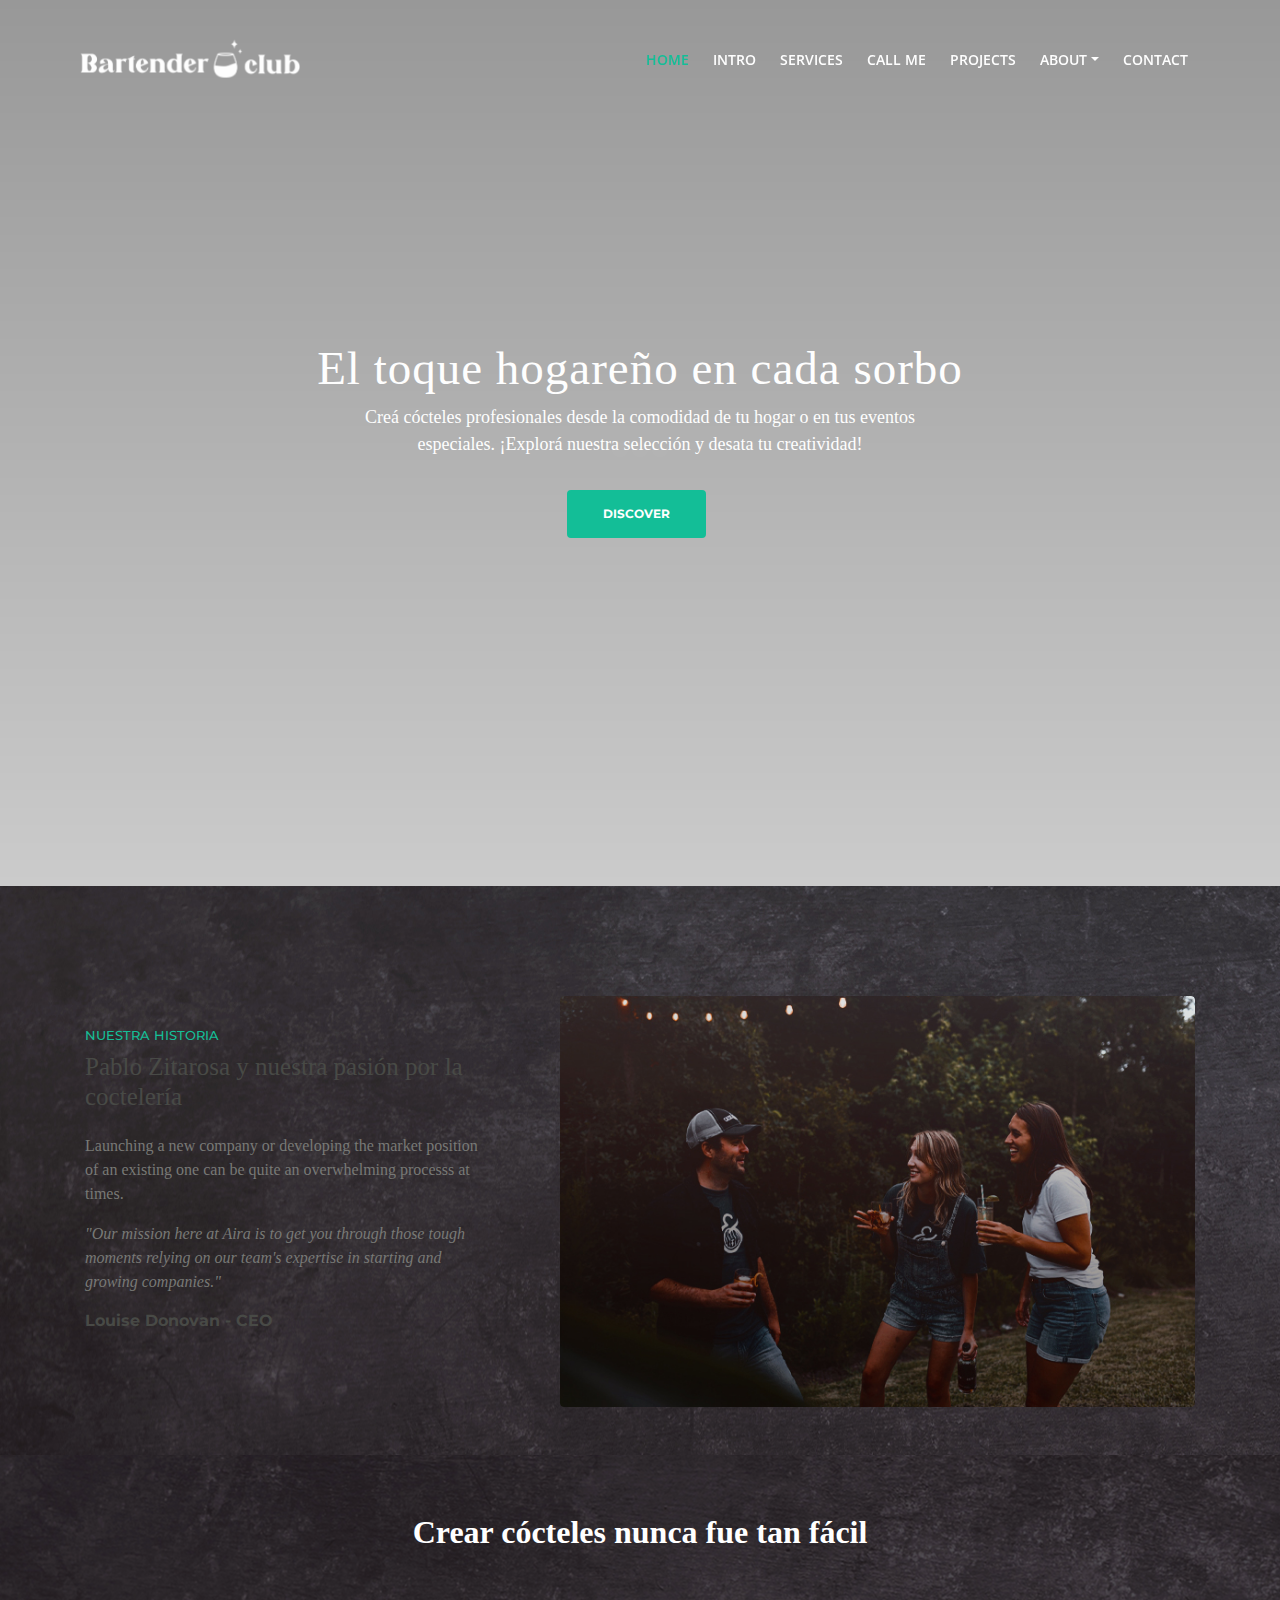
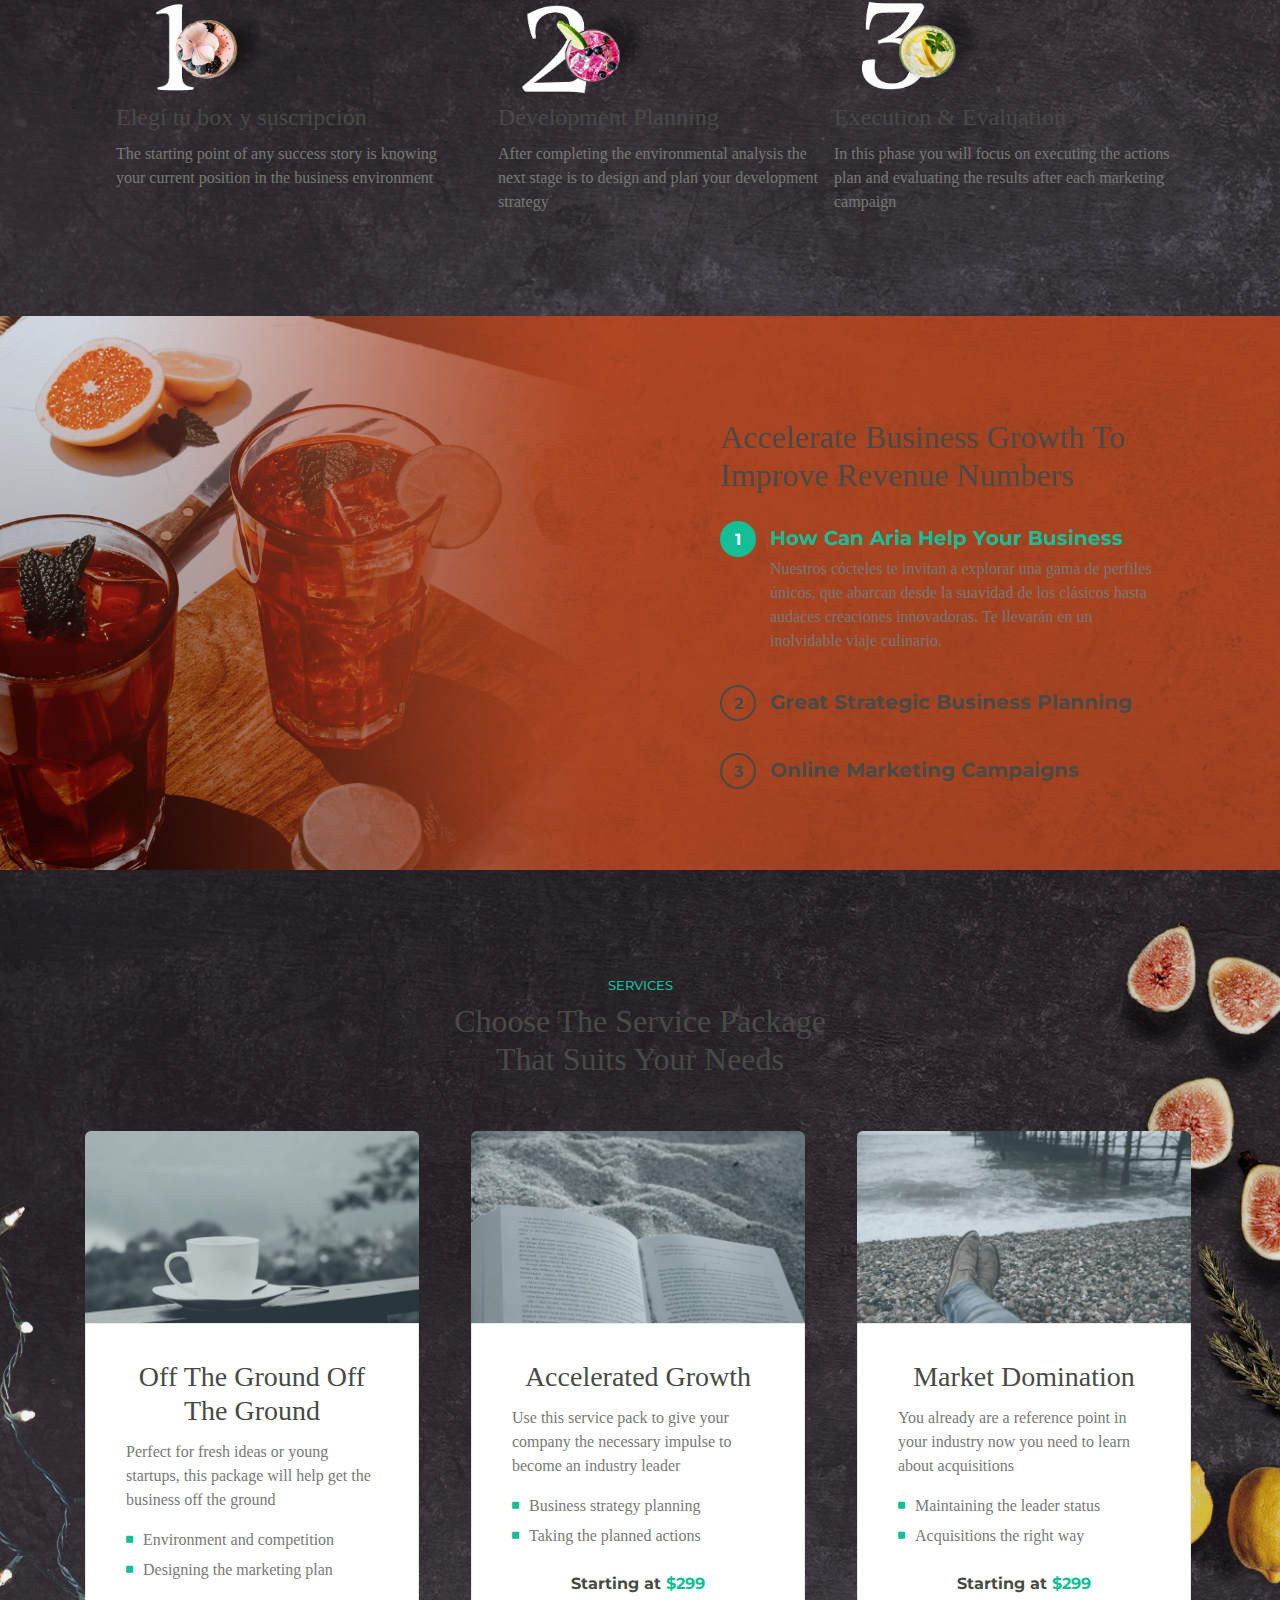
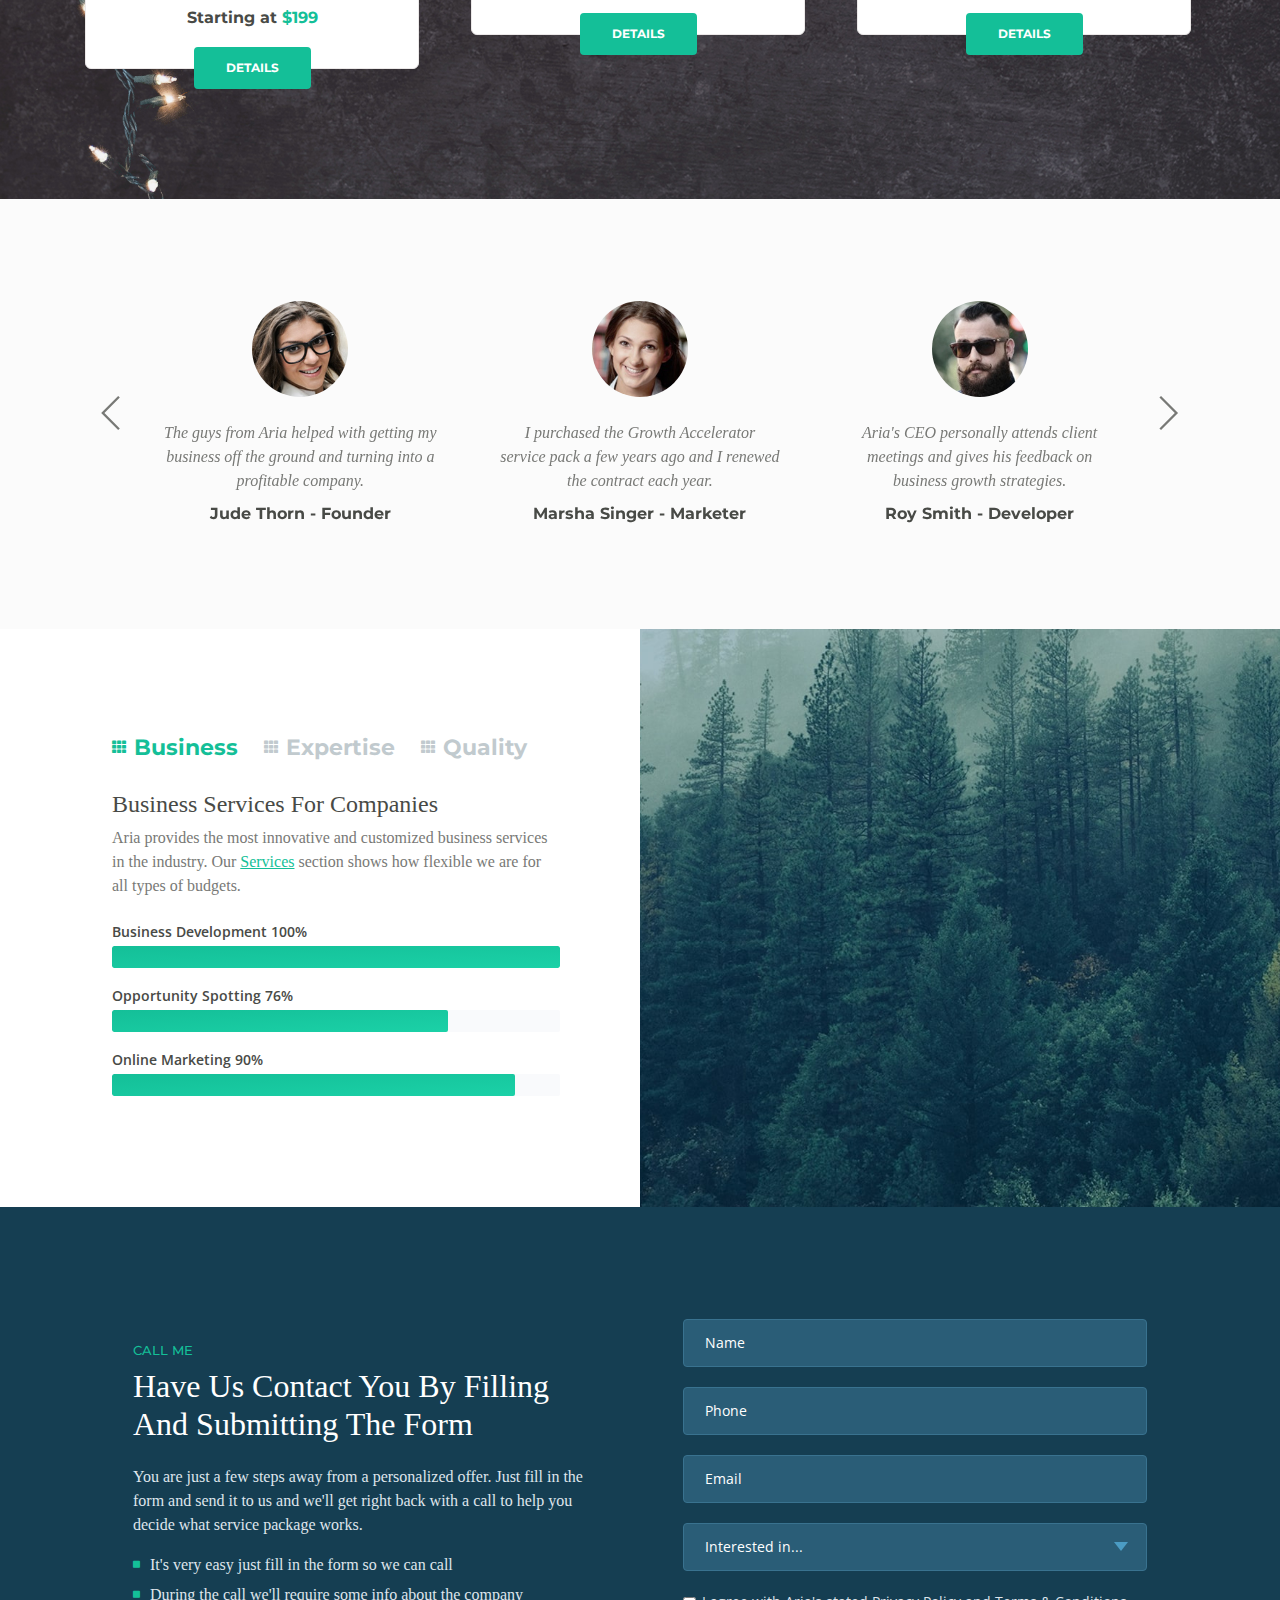
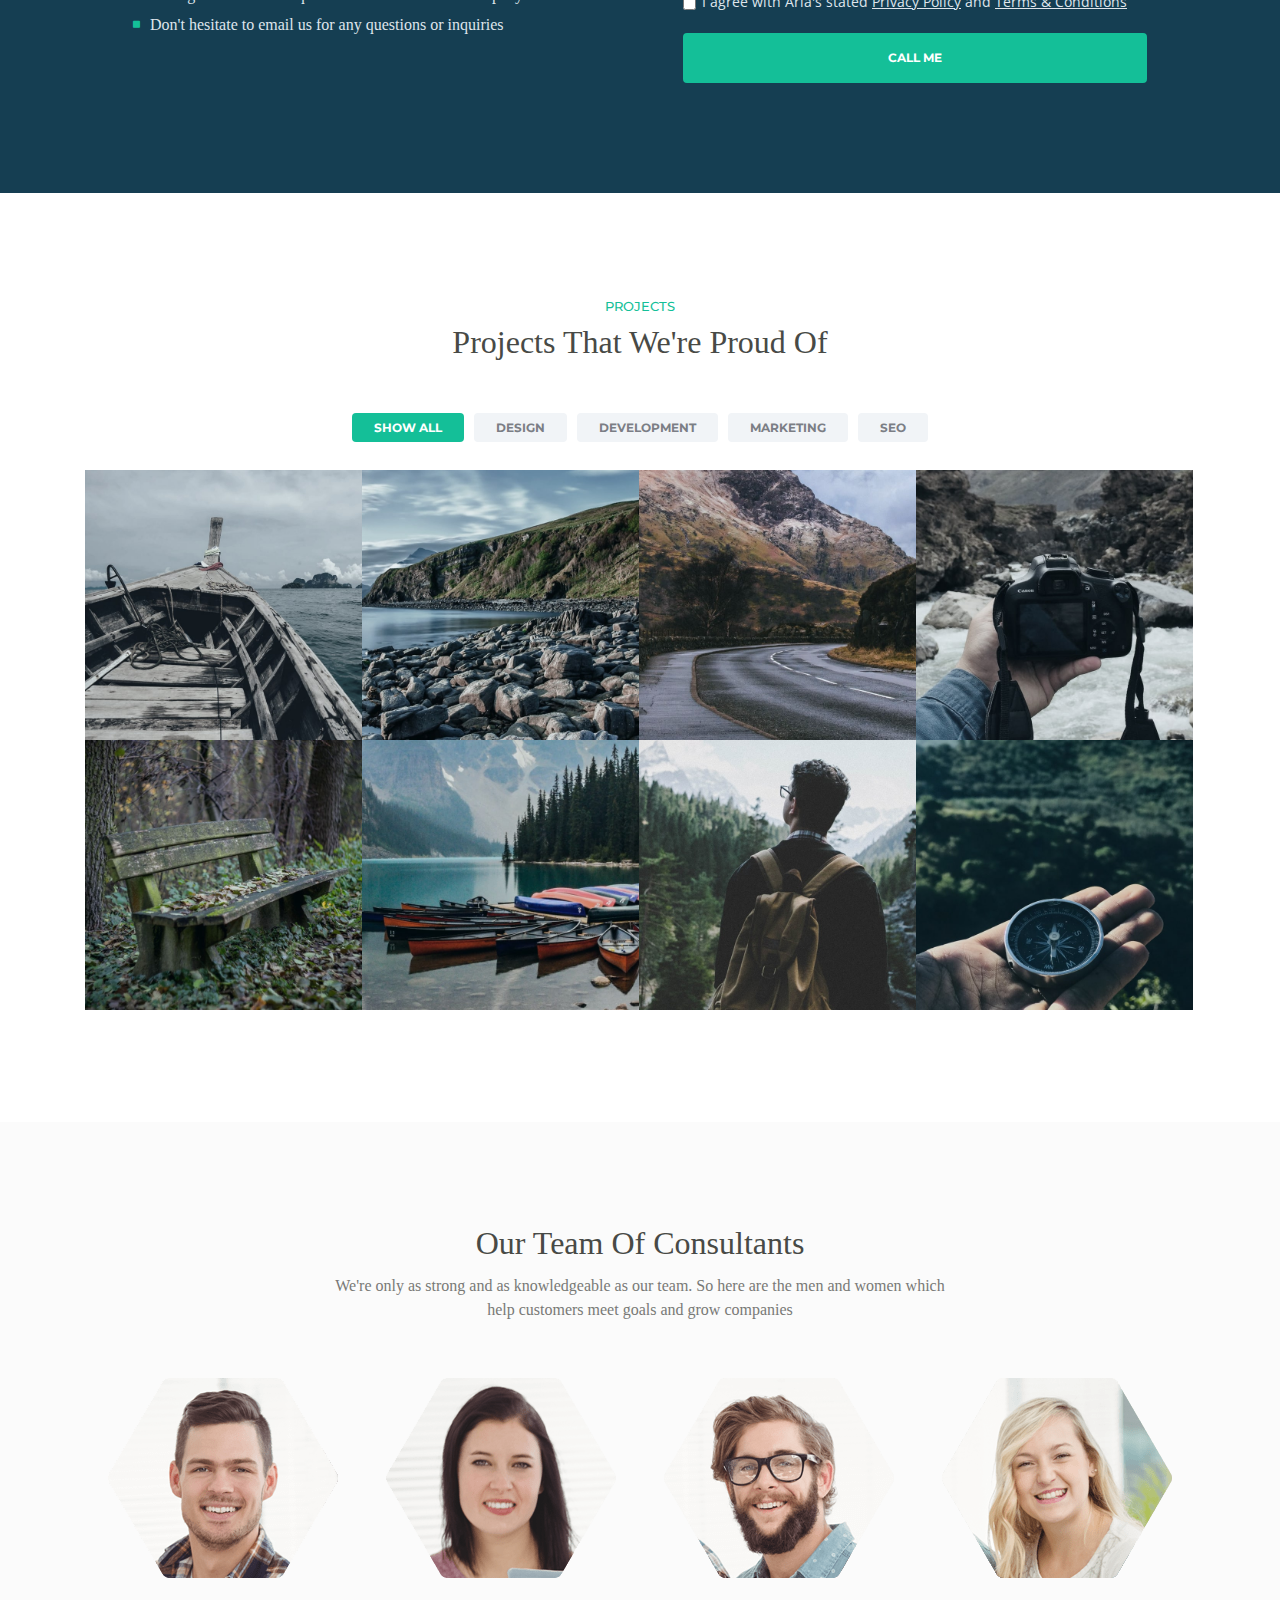
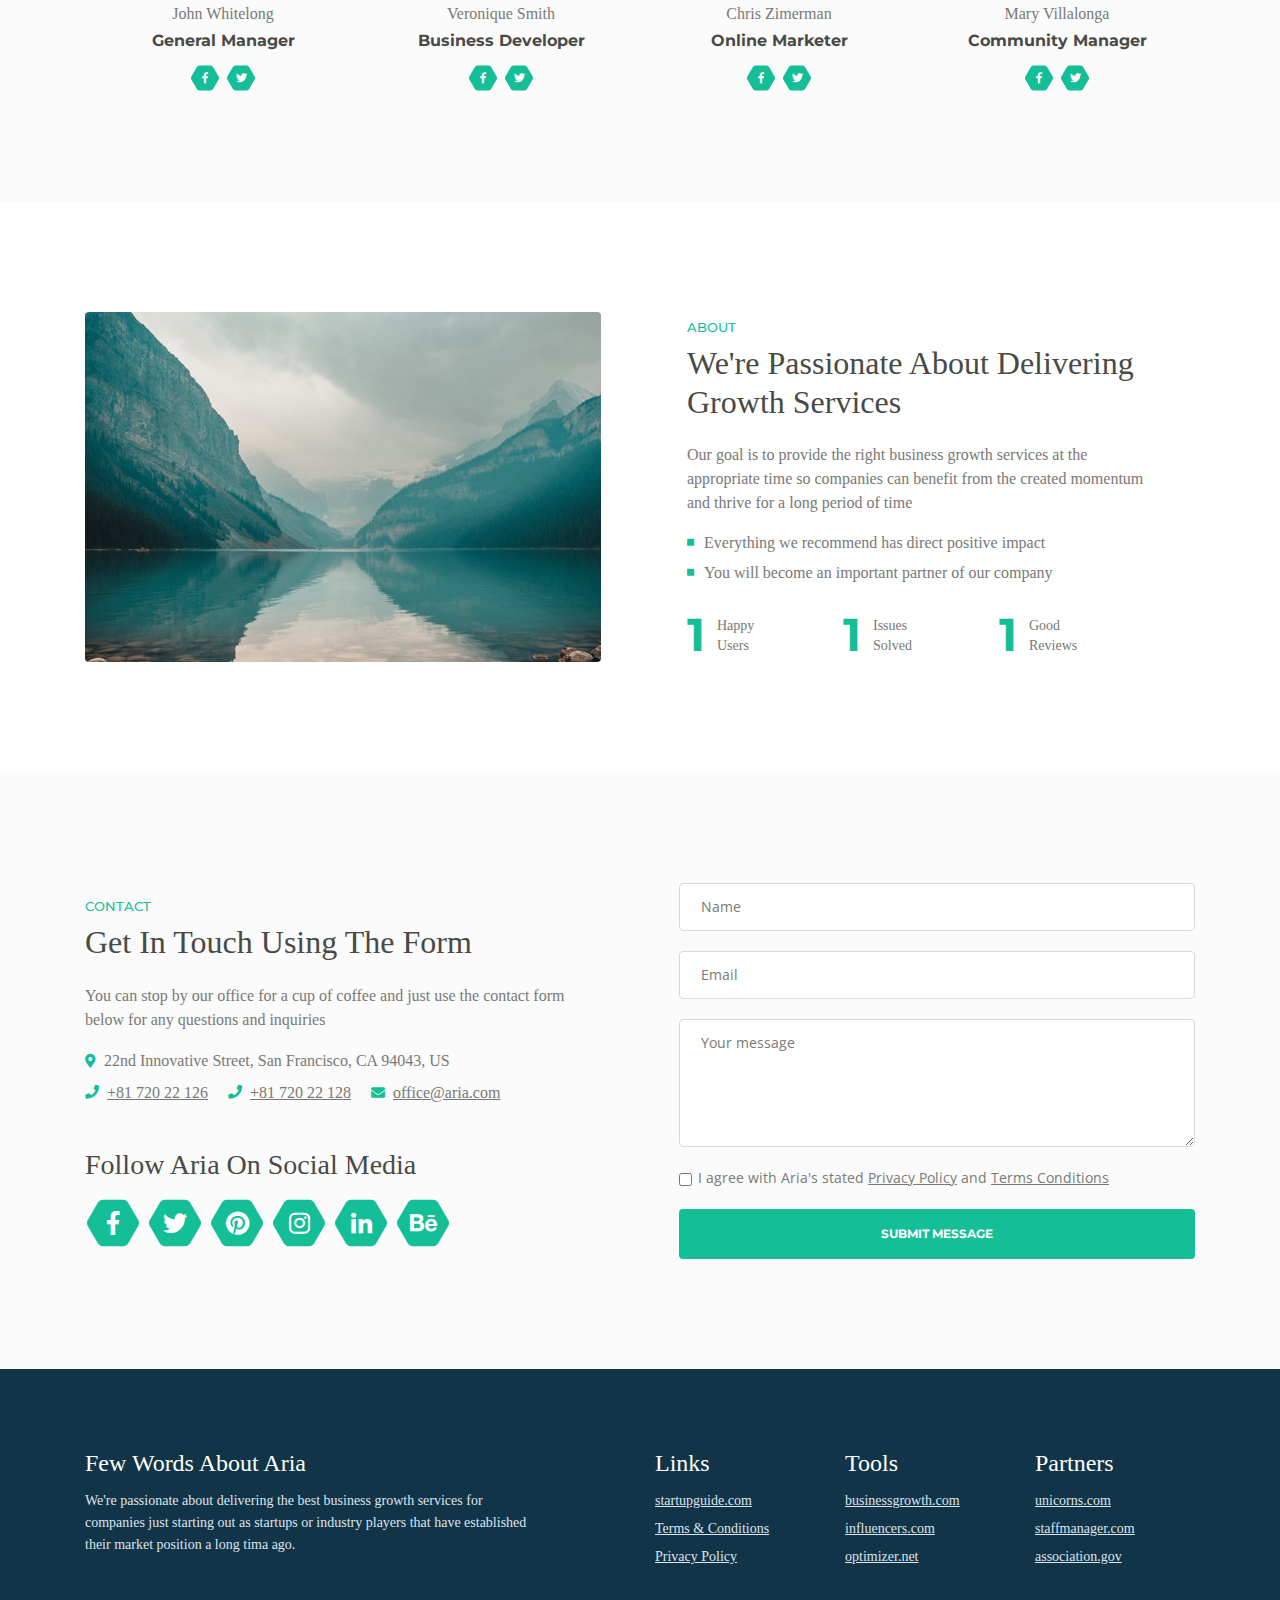
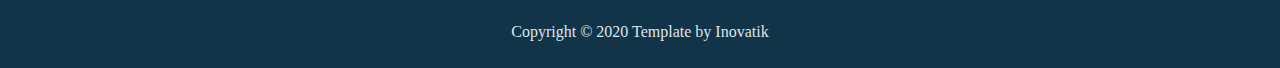
==== index.html @ 9450b3cf "Add files via upload" ====
<!DOCTYPE html>
<html lang="en">
<head>
    <meta charset="utf-8">
    <meta name="viewport" content="width=device-width, initial-scale=1, shrink-to-fit=no">
    
    <!-- SEO Meta Tags -->
    <meta name="description" content="Aria is a business focused HTML landing page template built with Bootstrap to help you create lead generation websites for companies and their services.">
    <meta name="author" content="Inovatik">

    <!-- OG Meta Tags to improve the way the post looks when you share the page on LinkedIn, Facebook, Google+ -->
	<meta property="og:site_name" content="" /> <!-- website name -->
	<meta property="og:site" content="" /> <!-- website link -->
	<meta property="og:title" content=""/> <!-- title shown in the actual shared post -->
	<meta property="og:description" content="" /> <!-- description shown in the actual shared post -->
	<meta property="og:image" content="" /> <!-- image link, make sure it's jpg -->
	<meta property="og:url" content="" /> <!-- where do you want your post to link to -->
	<meta property="og:type" content="article" />

    <!-- Website Title -->
    <title>Aria - Business HTML Landing Page Template</title>
    
    <!-- Styles -->
    <link href="https://fonts.googleapis.com/css?family=Montserrat:500,700&display=swap&subset=latin-ext" rel="stylesheet">
    <link href="https://fonts.googleapis.com/css?family=Open+Sans:400,400i,600&display=swap&subset=latin-ext" rel="stylesheet">
    <link href="css/bootstrap.css" rel="stylesheet">
    <link href="css/fontawesome-all.css" rel="stylesheet">
    <link href="css/swiper.css" rel="stylesheet">
	<link href="css/magnific-popup.css" rel="stylesheet">
	<link href="css/styles.css" rel="stylesheet">
	
	<!-- Favicon  -->
    <link rel="icon" href="images/favicon.png">
</head>
<body data-spy="scroll" data-target=".fixed-top">
    
    <!-- Preloader -->
	<div class="spinner-wrapper">
        <div class="spinner">
            <div class="bounce1"></div>
            <div class="bounce2"></div>
            <div class="bounce3"></div>
        </div>
    </div>
    <!-- end of preloader -->
    

    <!-- Navbar -->
    <nav class="navbar navbar-expand-md navbar-dark navbar-custom fixed-top">
        <!-- Text Logo - Use this if you don't have a graphic logo -->
        <!-- <a class="navbar-brand logo-text page-scroll" href="index.html">Aria</a> -->

        <!-- Image Logo -->
        <a class="navbar-brand logo-image" href="index.html"><img src="images/Logo%20-%20copia.png" alt="alternative"></a>
        
        <!-- Mobile Menu Toggle Button -->
        <button class="navbar-toggler" type="button" data-toggle="collapse" data-target="#navbarsExampleDefault" aria-controls="navbarsExampleDefault" aria-expanded="false" aria-label="Toggle navigation">
            <span class="navbar-toggler-awesome fas fa-bars"></span>
            <span class="navbar-toggler-awesome fas fa-times"></span>
        </button>
        <!-- end of mobile menu toggle button -->

        <div class="collapse navbar-collapse" id="navbarsExampleDefault">
            <ul class="navbar-nav ml-auto">
                <li class="nav-item">
                    <a class="nav-link page-scroll" href="#header">HOME <span class="sr-only">(current)</span></a>
                </li>
                <li class="nav-item">
                    <a class="nav-link page-scroll" href="#intro">INTRO</a>
                </li>
                <li class="nav-item">
                    <a class="nav-link page-scroll" href="#services">SERVICES</a>
                </li>
                <li class="nav-item">
                    <a class="nav-link page-scroll" href="#callMe">CALL ME</a>
                </li>
                <li class="nav-item">
                    <a class="nav-link page-scroll" href="#projects">PROJECTS</a>
                </li>

                <!-- Dropdown Menu -->          
                <li class="nav-item dropdown">
                    <a class="nav-link dropdown-toggle page-scroll" href="#about" id="navbarDropdown" role="button" aria-haspopup="true" aria-expanded="false">ABOUT</a>
                    <div class="dropdown-menu" aria-labelledby="navbarDropdown">
                        <a class="dropdown-item" href="terms-conditions.html"><span class="item-text">TERMS CONDITIONS</span></a>
                        <div class="dropdown-items-divide-hr"></div>
                        <a class="dropdown-item" href="privacy-policy.html"><span class="item-text">PRIVACY POLICY</span></a>
                    </div>
                </li>
                <!-- end of dropdown menu -->

                <li class="nav-item">
                    <a class="nav-link page-scroll" href="#contact">CONTACT</a>
                </li>
            </ul>
        </div>
    </nav> <!-- end of navbar -->
    <!-- end of navbar -->


    <!-- Header -->
    <header id="header" class="header">
        <div class="header-content">
            <div class="container">
                <div class="row">
                    <div class="col-lg-12">
                        <div class="text-container">
                            <h1>El toque hogareño en cada sorbo</h1>
                            <p class="p-heading p-large">Creá cócteles profesionales desde la comodidad de tu hogar o en tus eventos especiales. ¡Explorá nuestra selección y desata tu creatividad!</p>
                            <a class="btn-solid-lg page-scroll" href="#intro">DISCOVER</a>
                        </div>
                    </div> <!-- end of col -->
                </div> <!-- end of row -->
            </div> <!-- end of container -->
        </div> <!-- end of header-content -->
    </header> <!-- end of header -->
    <!-- end of header -->


    <!-- Intro -->
    <div id="intro" class="basic-1">
        <div class="container">
            <div class="row">
                <div class="col-lg-5">
                    <div class="text-container">
                        <div class="section-title">NUESTRA HISTORIA</div>
                        <h2>Pablo Zitarosa y nuestra pasión por la coctelería</h2>
                        <p>Launching a new company or developing the market position of an existing one can be quite an overwhelming processs at times.</p>
                        <p class="testimonial-text">"Our mission here at Aira is to get you through those tough moments relying on our team's expertise in starting and growing companies."</p>
                        <div class="testimonial-author">Louise Donovan - CEO</div>
                    </div> <!-- end of text-container -->
                </div> <!-- end of col -->
                <div class="col-lg-7">
                    <div class="image-container">
                        <img class="img-fluid" src="images/intro-office.jpg" alt="alternative">
                    </div> <!-- end of image-container -->
                </div> <!-- end of col -->
            </div> <!-- end of row -->
        </div> <!-- end of container -->
    </div> <!-- end of basic-1 -->
    <!-- end of intro -->


    <!-- Description -->
    <div class="cards-1">
        <div class="container">
            <div class="row">
                <div class="col-lg-12">
                    <h2>Crear cócteles nunca fue tan fácil</h2>
                </div>
                    
                    <!-- Card -->
                    <div class="card">
                        <span class="fa-stack">
                            <span class="hexagon"></span>
                            <i class="fas fa-binoculars fa-stack-1x"></i>
                        </span>
                        <div class="card-body">
                            <h4 class="card-title">Elegí tu box y suscripción</h4>
                            <p>The starting point of any success story is knowing your current position in the business environment</p>
                        </div>
                    </div>
                    <!-- end of card -->

                    <!-- Card -->
                    <div class="card">
                        <span class="fa-stack">
                            <span class="hexagon-2"></span>
                            <i class="fas fa-list-alt fa-stack-1x"></i>
                        </span>
                        <div class="card-body">
                            <h4 class="card-title">Development Planning</h4>
                            <p>After completing the environmental analysis the next stage is to design and  plan your development strategy</p>
                        </div>
                    </div>
                    <!-- end of card -->

                    <!-- Card -->
                    <div class="card">
                        <span class="fa-stack">
                            <span class="hexagon-3"></span>
                            <i class="fas fa-chart-pie fa-stack-1x"></i>
                        </span>
                        <div class="card-body">
                            <h4 class="card-title">Execution & Evaluation</h4>
                            <p>In this phase you will focus on executing the actions plan and evaluating the results after each marketing campaign</p>
                        </div>
                    </div>
                    <!-- end of card -->

                </div> <!-- end of col -->
            </div> <!-- end of row -->
        </div> <!-- end of container -->
    </div> <!-- end of cards-1 -->
    <!-- end of description -->
    
     <!-- Details 1 -->
	<div id="details" class="accordion">
		<div class="area-1">
		</div><!-- end of area-1 on same line and no space between comments to eliminate margin white space --><div class="area-2">
            
            <!-- Accordion -->
            <div class="accordion-container" id="accordionOne">
                <h2>Accelerate Business Growth To Improve Revenue Numbers</h2>
                <div class="item">
                    <div id="headingOne">
                        <span data-toggle="collapse" data-target="#collapseOne" aria-expanded="true" aria-controls="collapseOne" role="button">
                            <span class="circle-numbering">1</span><span class="accordion-title">How Can Aria Help Your Business</span>
                        </span>
                    </div>
                    <div id="collapseOne" class="collapse show" aria-labelledby="headingOne" data-parent="#accordionOne">
                        <div class="accordion-body">
                            Nuestros cócteles te invitan a explorar una gama de perfiles únicos, que abarcan desde la suavidad de los clásicos hasta audaces creaciones innovadoras. Te llevarán en un inolvidable viaje culinario.
                        </div>
                    </div>
                </div> <!-- end of item -->
            
                <div class="item">
                    <div id="headingTwo">
                        <span class="collapsed" data-toggle="collapse" data-target="#collapseTwo" aria-expanded="false" aria-controls="collapseTwo" role="button">
                            <span class="circle-numbering">2</span><span class="accordion-title">Great Strategic Business Planning</span>
                        </span>
                    </div>
                    <div id="collapseTwo" class="collapse" aria-labelledby="headingTwo" data-parent="#accordionOne">
                        <div class="accordion-body">
                            Aria partners with businesses to business growth and development ideas including environment analysis, plan execution and evaluation.
                        </div>
                    </div>
                </div> <!-- end of item -->
            
                <div class="item">
                    <div id="headingThree">
                        <span class="collapsed" data-toggle="collapse" data-target="#collapseThree" aria-expanded="false" aria-controls="collapseThree" role="button">
                            <span class="circle-numbering">3</span><span class="accordion-title">Online Marketing Campaigns</span>
                        </span>
                    </div>
                    <div id="collapseThree" class="collapse" aria-labelledby="headingThree" data-parent="#accordionOne">
                        <div class="accordion-body">
                            An awesome online marketing plan won't save your bad product but paired with a good product, the sky is the limit for what can be achieved.
                        </div>
                    </div>
                </div> <!-- end of item -->
            </div> <!-- end of accordion-container -->
            <!-- end of accordion -->

		</div> <!-- end of area-2 -->
    </div> <!-- end of accordion -->
    <!-- end of details 1 -->

    <!-- Services -->
    <div id="services" class="cards-2">
        <div class="container">
            <div class="row">
                <div class="col-lg-12">
                    <div class="section-title">SERVICES</div>
                    <h2>Choose The Service Package<br> That Suits Your Needs</h2>
                </div> <!-- end of col -->
            </div> <!-- end of row -->
            <div class="row">
                <div class="col-lg-12">
                    
                    <!-- Card -->
                    <div class="card">
                        <div class="card-image">
                            <img class="img-fluid" src="images/services-1.jpg" alt="alternative">
                        </div>
                        <div class="card-body">
                            <h3 class="card-title">Off The Ground Off The Ground</h3>
                            <p>Perfect for fresh ideas or young startups, this package will help get the business off the ground</p>
                            <ul class="list-unstyled li-space-lg">
                                <li class="media">
                                    <i class="fas fa-square"></i>
                                    <div class="media-body">Environment and competition</div>
                                </li>
                                <li class="media">
                                    <i class="fas fa-square"></i>
                                    <div class="media-body">Designing the marketing plan</div>
                                </li>
                            </ul>
                            <p class="price">Starting at <span>$199</span></p>
                        </div>
                        <div class="button-container">
                            <a class="btn-solid-reg page-scroll" href="#callMe">DETAILS</a>
                        </div> <!-- end of button-container -->
                    </div>
                    <!-- end of card -->

                    <!-- Card -->
                    <div class="card">
                        <div class="card-image">
                            <img class="img-fluid" src="images/services-2.jpg" alt="alternative">
                        </div>
                        <div class="card-body">
                            <h3 class="card-title">Accelerated Growth</h3>
                            <p>Use this service pack to give your company the necessary impulse to become an industry leader</p>
                            <ul class="list-unstyled li-space-lg">
                                <li class="media">
                                    <i class="fas fa-square"></i>
                                    <div class="media-body">Business strategy planning</div>
                                </li>
                                <li class="media">
                                    <i class="fas fa-square"></i>
                                    <div class="media-body">Taking the planned actions</div>
                                </li>
                            </ul>
                            <p class="price">Starting at <span>$299</span></p>
                        </div>
                        <div class="button-container">
                            <a class="btn-solid-reg page-scroll" href="#callMe">DETAILS</a>
                        </div> <!-- end of button-container -->
                    </div>
                    <!-- end of card -->

                    <!-- Card -->
                    <div class="card">
                        <div class="card-image">
                            <img class="img-fluid" src="images/services-3.jpg" alt="alternative">
                        </div>
                        <div class="card-body">
                            <h3 class="card-title">Market Domination</h3>
                            <p>You already are a reference point in your industry now you need to learn about acquisitions</p>
                            <ul class="list-unstyled li-space-lg">
                                <li class="media">
                                    <i class="fas fa-square"></i>
                                    <div class="media-body">Maintaining the leader status</div>
                                </li>
                                <li class="media">
                                    <i class="fas fa-square"></i>
                                    <div class="media-body">Acquisitions the right way</div>
                                </li>
                            </ul>
                            <p class="price">Starting at <span>$299</span></p>
                        </div>
                        <div class="button-container">
                            <a class="btn-solid-reg page-scroll" href="#callMe">DETAILS</a>
                        </div> <!-- end of button-container -->
                    </div>
                    <!-- end of card -->

                </div> <!-- end of col -->
            </div> <!-- end of row -->
        </div> <!-- end of container -->
    </div> <!-- end of cards-2 -->
    <!-- end of services -->
    
     <!-- Testimonials -->
    <div class="slider">
        <div class="container">
            <div class="row">
                <div class="col-lg-12">
                     </div> <!-- end of col -->
            </div> <!-- end of row -->
            <div class="row">
                <div class="col-lg-12">

                    <!-- Card Slider -->
                    <div class="slider-container">
                        <div class="swiper-container card-slider">
                            <div class="swiper-wrapper">
                                
                                <!-- Slide -->
                                <div class="swiper-slide">
                                    <div class="card">
                                        <img class="card-image" src="images/testimonial-1.jpg" alt="alternative">
                                        <div class="card-body">
                                            <div class="testimonial-text">The guys from Aria helped with getting my business off the ground and turning into a profitable company.</div>
                                            <div class="testimonial-author">Jude Thorn - Founder</div>
                                        </div>
                                    </div>
                                </div> <!-- end of swiper-slide -->
                                <!-- end of slide -->
        
                                <!-- Slide -->
                                <div class="swiper-slide">
                                    <div class="card">
                                        <img class="card-image" src="images/testimonial-2.jpg" alt="alternative">
                                        <div class="card-body">
                                            <div class="testimonial-text">I purchased the Growth Accelerator service pack a few years ago and I renewed the contract each year. </div>
                                            <div class="testimonial-author">Marsha Singer - Marketer</div>
                                        </div>
                                    </div>        
                                </div> <!-- end of swiper-slide -->
                                <!-- end of slide -->
        
                                <!-- Slide -->
                                <div class="swiper-slide">
                                    <div class="card">
                                        <img class="card-image" src="images/testimonial-3.jpg" alt="alternative">
                                        <div class="card-body">
                                            <div class="testimonial-text">Aria's CEO personally attends client meetings and gives his feedback on business growth strategies.</div>
                                            <div class="testimonial-author">Roy Smith - Developer</div>
                                        </div>
                                    </div>        
                                </div> <!-- end of swiper-slide -->
                                <!-- end of slide -->
        
                                <!-- Slide -->
                                <div class="swiper-slide">
                                    <div class="card">
                                        <img class="card-image" src="images/testimonial-4.jpg" alt="alternative">
                                        <div class="card-body">
                                            <div class="testimonial-text">At the beginning I thought the prices are a little high for what they offer but they over deliver each and every time.</div>
                                            <div class="testimonial-author">Ronald Spice - Owner</div>
                                        </div>
                                    </div>
                                </div> <!-- end of swiper-slide -->
                                <!-- end of slide -->
        
                                <!-- Slide -->
                                <div class="swiper-slide">
                                    <div class="card">
                                        <img class="card-image" src="images/testimonial-5.jpg" alt="alternative">
                                        <div class="card-body">
                                            <div class="testimonial-text">I recommend Aria to every business owner or growth leader that wants to take his company to the next level.</div>
                                            <div class="testimonial-author">Lindsay Rune - Manager</div>
                                        </div>
                                    </div>        
                                </div> <!-- end of swiper-slide -->
                                <!-- end of slide -->
        
                                <!-- Slide -->
                                <div class="swiper-slide">
                                    <div class="card">
                                        <img class="card-image" src="images/testimonial-6.jpg" alt="alternative">
                                        <div class="card-body">
                                            <div class="testimonial-text">My goals for using Aria's services seemed high when I first set them but they've met them with no problems.</div>
                                            <div class="testimonial-author">Ann Black - Consultant</div>
                                        </div>
                                    </div>        
                                </div> <!-- end of swiper-slide -->
                                <!-- end of slide -->
                            
                            </div> <!-- end of swiper-wrapper -->
        
                            <!-- Add Arrows -->
                            <div class="swiper-button-next"></div>
                            <div class="swiper-button-prev"></div>
                            <!-- end of add arrows -->
        
                        </div> <!-- end of swiper-container -->
                    </div> <!-- end of sliedr-container -->
                    <!-- end of card slider -->

                </div> <!-- end of col -->
            </div> <!-- end of row -->
        </div> <!-- end of container -->
    </div> <!-- end of slider -->
    <!-- end of testimonials -->
    


    <!-- Details 2 -->
	<div class="tabs">
        <div class="area-1">
            <div class="tabs-container">
                
                <!-- Tabs Links -->
                <ul class="nav nav-tabs" id="ariaTabs" role="tablist">
                    <li class="nav-item">
                        <a class="nav-link active" id="nav-tab-1" data-toggle="tab" href="#tab-1" role="tab" aria-controls="tab-1" aria-selected="true"><i class="fas fa-th"></i> Business</a>
                    </li>
                    <li class="nav-item">
                        <a class="nav-link" id="nav-tab-2" data-toggle="tab" href="#tab-2" role="tab" aria-controls="tab-2" aria-selected="false"><i class="fas fa-th"></i> Expertise</a>
                    </li>
                    <li class="nav-item">
                        <a class="nav-link" id="nav-tab-3" data-toggle="tab" href="#tab-3" role="tab" aria-controls="tab-3" aria-selected="false"><i class="fas fa-th"></i> Quality</a>
                    </li>
                </ul>
                <!-- end of tabs links -->
                
                <!-- Tabs Content -->
                <div class="tab-content" id="ariaTabsContent">

                    <!-- Tab -->
                    <div class="tab-pane fade show active" id="tab-1" role="tabpanel" aria-labelledby="tab-1">
                        <h4>Business Services For Companies</h4>
                        <p>Aria provides the most innovative and customized business services in the industry. Our <a class="green page-scroll" href="#services">Services</a> section shows how flexible we are for all types of budgets.</p>
                        
                        <!-- Progress Bars -->
                        <div class="progress-container">
                            <div class="title">Business Development 100%</div>
                            <div class="progress">
                                <div class="progress-bar first" role="progressbar" aria-valuenow="0" aria-valuemin="0" aria-valuemax="100"></div>
                            </div>
                            <div class="title">Opportunity Spotting 76%</div>
                            <div class="progress">
                                <div class="progress-bar second" role="progressbar" aria-valuenow="75" aria-valuemin="0" aria-valuemax="100"></div>
                            </div>
                            <div class="title">Online Marketing 90%</div>
                            <div class="progress">
                                <div class="progress-bar third" role="progressbar" aria-valuenow="90" aria-valuemin="0" aria-valuemax="100"></div>
                            </div>
                        </div> <!-- end of progress-container -->
                        <!-- end of progress bars -->
                        
                    </div> <!-- end of tab-pane --> 
                    <!-- end of tab -->

                    <!-- Tab -->
                    <div class="tab-pane fade" id="tab-2" role="tabpanel" aria-labelledby="tab-2">
                        <ul class="list-unstyled li-space-lg first">
                            <li class="media">
                                <div class="media-bullet">1</div>
                                <div class="media-body"><strong>High quality</strong> is on top of our list when it comes to the way we deliver the services</div>
                            </li>
                            <li class="media">
                                <div class="media-bullet">2</div>
                                <div class="media-body"><strong>Maximum impact</strong> is what we look for in our actions</div>
                            </li>
                            <li class="media">
                                <div class="media-bullet">3</div>
                                <div class="media-body"><strong>Quality standards</strong> are important but meant to be exceeded</div>
                            </li>
                        </ul>
                        <ul class="list-unstyled li-space-lg last">
                            <li class="media">
                                <div class="media-bullet">4</div>
                                <div class="media-body"><strong>We're always looking</strong> for industry leaders to help them win their market position</div>
                            </li>
                            <li class="media">
                                <div class="media-bullet">5</div>
                                <div class="media-body"><strong>Evaluation</strong> is a key aspect of this business and important</div>
                            </li>
                            <li class="media">
                                <div class="media-bullet">6</div>
                                <div class="media-body"><strong>Ethic</strong> procedures ar alwasy at the base of everything we do</div>
                            </li>
                        </ul>
                    </div> <!-- end of tab-pane -->
                    <!-- end of tab -->

                    <!-- Tab -->
                    <div class="tab-pane fade" id="tab-3" role="tabpanel" aria-labelledby="tab-3">
                        <p><strong>We strive to achieve</strong> 100% customer satisfaction for both types of customers: hiring companies and job seekers. Types of customers: <a class="green" href="#your-link">with huge potential</a></p>
                        <p><strong>Our goal is to help</strong> your company achieve its full potential and establish long term stability for <a class="green" href="#your-link">the stakeholders</a></p>
                        <ul class="list-unstyled li-space-lg">
                            <li class="media">
                                <i class="fas fa-square"></i>
                                <div class="media-body">It's easy to get a quotation, just call our office anytime</div>
                            </li>
                            <li class="media">
                                <i class="fas fa-square"></i>
                                <div class="media-body">We'll get back to you with an initial estimate soon</div>
                            </li>
                            <li class="media">
                                <i class="fas fa-square"></i>
                                <div class="media-body">Get ready to see results even after only 30 days</div>
                            </li>
                            <li class="media">
                                <i class="fas fa-square"></i>
                                <div class="media-body">Ask for a quote and start improving your business</div>
                            </li>
                            <li class="media">
                                <i class="fas fa-square"></i>
                                <div class="media-body">Just fill out the form and we'll call you right away</div>
                            </li>
                        </ul>
                    </div> <!-- end of tab-pane -->
                    <!-- end of tab -->

                </div> <!-- end of tab-content -->
                <!-- end of tabs content -->

            </div> <!-- end of tabs-container -->
        </div><!-- end of area-1 on same line and no space between comments to eliminate margin white space --><div class="area-2"></div> <!-- end of area-2 -->
    </div> <!-- end of tabs -->
    <!-- end of details 2 -->


    <!-- Call Me -->
    <div id="callMe" class="form-1">
        <div class="container">
            <div class="row">
                <div class="col-lg-6">
                    <div class="text-container">
                        <div class="section-title">CALL ME</div>
                        <h2 class="white">Have Us Contact You By Filling And Submitting The Form</h2>
                        <p class="white">You are just a few steps away from a personalized offer. Just fill in the form and send it to us and we'll get right back with a call to help you decide what service package works.</p>
                        <ul class="list-unstyled li-space-lg white">
                            <li class="media">
                                <i class="fas fa-square"></i>
                                <div class="media-body">It's very easy just fill in the form so we can call</div>
                            </li>
                            <li class="media">
                                <i class="fas fa-square"></i>
                                <div class="media-body">During the call we'll require some info about the company</div>
                            </li>
                            <li class="media">
                                <i class="fas fa-square"></i>
                                <div class="media-body">Don't hesitate to email us for any questions or inquiries</div>
                            </li>
                        </ul>
                    </div>
                </div> <!-- end of col -->
                <div class="col-lg-6">
                   
                    <!-- Call Me Form -->
                    <form id="callMeForm" data-toggle="validator" data-focus="false">
                        <div class="form-group">
                            <input type="text" class="form-control-input" id="lname" name="lname" required>
                            <label class="label-control" for="lname">Name</label>
                            <div class="help-block with-errors"></div>
                        </div>
                        <div class="form-group">
                            <input type="text" class="form-control-input" id="lphone" name="lphone" required>
                            <label class="label-control" for="lphone">Phone</label>
                            <div class="help-block with-errors"></div>
                        </div>
                        <div class="form-group">
                            <input type="email" class="form-control-input" id="lemail" name="lemail" required>
                            <label class="label-control" for="lemail">Email</label>
                            <div class="help-block with-errors"></div>
                        </div>
                        <div class="form-group">
                            <select class="form-control-select" id="lselect" required>
                                <option class="select-option" value="" disabled selected>Interested in...</option>
                                <option class="select-option" value="Off The Ground">Off The Ground</option>
                                <option class="select-option" value="Accelerated Growth">Accelerated Growth</option>
                                <option class="select-option" value="Market Domination">Market Domination</option>
                            </select>
                            <div class="help-block with-errors"></div>
                        </div>
                        <div class="form-group checkbox white">
                            <input type="checkbox" id="lterms" value="Agreed-to-Terms" name="lterms" required>I agree with Aria's stated <a class="white" href="privacy-policy.html">Privacy Policy</a> and <a class="white" href="terms-conditions.html">Terms & Conditions</a>
                            <div class="help-block with-errors"></div>
                        </div>
                        <div class="form-group">
                            <button type="submit" class="form-control-submit-button">CALL ME</button>
                        </div>
                        <div class="form-message">
                            <div id="lmsgSubmit" class="h3 text-center hidden"></div>
                        </div>
                    </form>
                    <!-- end of call me form -->
                    
                </div> <!-- end of col -->
            </div> <!-- end of row -->
        </div> <!-- end of container -->
    </div> <!-- end of form-1 -->
    <!-- end of call me -->


    <!-- Projects -->
	<div id="projects" class="filter">
		<div class="container">
            <div class="row">
                <div class="col-lg-12">
                    <div class="section-title">PROJECTS</div>
                    <h2>Projects That We're Proud Of</h2>
                </div> <!-- end of col -->
            </div> <!-- end of row -->
            <div class="row">
                <div class="col-lg-12">
                    <!-- Filter -->
                    <div class="button-group filters-button-group">
                        <a class="button is-checked" data-filter="*"><span>SHOW ALL</span></a>
                        <a class="button" data-filter=".design"><span>DESIGN</span></a>
                        <a class="button" data-filter=".development"><span>DEVELOPMENT</span></a>
                        <a class="button" data-filter=".marketing"><span>MARKETING</span></a>
                        <a class="button" data-filter=".seo"><span>SEO</span></a>
                    </div> <!-- end of button group -->
                    <div class="grid">
                        <div class="element-item development">
                            <a class="popup-with-move-anim" href="#project-1"><div class="element-item-overlay"><span>Online Banking</span></div><img src="images/project-1.jpg" alt="alternative"></a>
                        </div>
                        <div class="element-item development">
                            <a class="popup-with-move-anim" href="#project-2"><div class="element-item-overlay"><span>Classic Industry</span></div><img src="images/project-2.jpg" alt="alternative"></a>
                        </div>
                        <div class="element-item design development marketing">
                            <a class="popup-with-move-anim" href="#project-3"><div class="element-item-overlay"><span>BoomBap Audio</span></div><img src="images/project-3.jpg" alt="alternative"></a>
                        </div>
                        <div class="element-item design development marketing">
                            <a class="popup-with-move-anim" href="#project-4"><div class="element-item-overlay"><span>Van Moose</span></div><img src="images/project-4.jpg" alt="alternative"></a>
                        </div>
                        <div class="element-item design development marketing seo">
                            <a class="popup-with-move-anim" href="#project-5"><div class="element-item-overlay"><span>Joy Moments</span></div><img src="images/project-5.jpg" alt="alternative"></a>
                        </div>
                        <div class="element-item design marketing seo">
                            <a class="popup-with-move-anim" href="#project-6"><div class="element-item-overlay"><span>Spark Events</span></div><img src="images/project-6.jpg" alt="alternative"></a>
                        </div>
                        <div class="element-item design marketing">
                            <a class="popup-with-move-anim" href="#project-7"><div class="element-item-overlay"><span>Casual Wear</span></div><img src="images/project-7.jpg" alt="alternative"></a>
                        </div>
                        <div class="element-item design marketing">
                            <a class="popup-with-move-anim" href="#project-8"><div class="element-item-overlay"><span>Zazoo Apps</span></div><img src="images/project-8.jpg" alt="alternative"></a>
                        </div>
                    </div> <!-- end of grid -->
                    <!-- end of filter -->
                    
                </div> <!-- end of col -->
            </div> <!-- end of row -->
		</div> <!-- end of container -->
    </div> <!-- end of filter -->
    <!-- end of projects -->


    <!-- Project Lightboxes -->
    <!-- Lightbox -->
    <div id="project-1" class="lightbox-basic zoom-anim-dialog mfp-hide">
        <div class="row">
            <button title="Close (Esc)" type="button" class="mfp-close x-button">×</button>
            <div class="col-lg-8">
                <img class="img-fluid" src="images/project-1.jpg" alt="alternative">
            </div> <!-- end of col -->
            <div class="col-lg-4">
                <h3>Online Banking</h3>
                <hr class="line-heading">
                <h6>Strategy Development</h6>
                <p>Need a solid foundation for your business growth plans? Aria will help you manage sales and meet your current needs</p>
                <p>By offering the best professional services and quality products in the market. Don't hesitate and get in touch with us.</p>
                <div class="testimonial-container">
                    <p class="testimonial-text">Need a solid foundation for your business growth plans? Aria will help you manage sales and meet your current requirements.</p>
                    <p class="testimonial-author">General Manager</p>
                </div>
                <a class="btn-solid-reg" href="#your-link">DETAILS</a> <a class="btn-outline-reg mfp-close as-button" href="#projects">BACK</a> 
            </div> <!-- end of col -->
        </div> <!-- end of row -->
    </div> <!-- end of lightbox-basic -->
    <!-- end of lightbox -->

    <!-- Lightbox -->
    <div id="project-2" class="lightbox-basic zoom-anim-dialog mfp-hide">
        <div class="row">
            <button title="Close (Esc)" type="button" class="mfp-close x-button">×</button>
            <div class="col-lg-8">
                <img class="img-fluid" src="images/project-2.jpg" alt="alternative">
            </div> <!-- end of col -->
            <div class="col-lg-4">
                <h3>Classic Industry</h3>
                <hr class="line-heading">
                <h6>Strategy Development</h6>
                <p>Need a solid foundation for your business growth plans? Aria will help you manage sales and meet your current needs</p>
                <p>By offering the best professional services and quality products in the market. Don't hesitate and get in touch with us.</p>
                <div class="testimonial-container">
                    <p class="testimonial-text">Need a solid foundation for your business growth plans? Aria will help you manage sales and meet your current requirements.</p>
                    <p class="testimonial-author">General Manager</p>
                </div>
                <a class="btn-solid-reg" href="#your-link">DETAILS</a> <a class="btn-outline-reg mfp-close as-button" href="#projects">BACK</a> 
            </div> <!-- end of col -->
        </div> <!-- end of row -->
    </div> <!-- end of lightbox-basic -->
    <!-- end of lightbox -->

    <!-- Lightbox -->
    <div id="project-3" class="lightbox-basic zoom-anim-dialog mfp-hide">
        <div class="row">
            <button title="Close (Esc)" type="button" class="mfp-close x-button">×</button>
            <div class="col-lg-8">
                <img class="img-fluid" src="images/project-3.jpg" alt="alternative">
            </div> <!-- end of col -->
            <div class="col-lg-4">
                <h3>BoomBap Audio</h3>
                <hr class="line-heading">
                <h6>Strategy Development</h6>
                <p>Need a solid foundation for your business growth plans? Aria will help you manage sales and meet your current needs</p>
                <p>By offering the best professional services and quality products in the market. Don't hesitate and get in touch with us.</p>
                <div class="testimonial-container">
                    <p class="testimonial-text">Need a solid foundation for your business growth plans? Aria will help you manage sales and meet your current requirements.</p>
                    <p class="testimonial-author">General Manager</p>
                </div>
                <a class="btn-solid-reg" href="#your-link">DETAILS</a> <a class="btn-outline-reg mfp-close as-button" href="#projects">BACK</a> 
            </div> <!-- end of col -->
        </div> <!-- end of row -->
    </div> <!-- end of lightbox-basic -->
    <!-- end of lightbox -->

    <!-- Lightbox -->
    <div id="project-4" class="lightbox-basic zoom-anim-dialog mfp-hide">
        <div class="row">
            <button title="Close (Esc)" type="button" class="mfp-close x-button">×</button>
            <div class="col-lg-8">
                <img class="img-fluid" src="images/project-4.jpg" alt="alternative">
            </div> <!-- end of col -->
            <div class="col-lg-4">
                <h3>Van Moose</h3>
                <hr class="line-heading">
                <h6>Strategy Development</h6>
                <p>Need a solid foundation for your business growth plans? Aria will help you manage sales and meet your current needs</p>
                <p>By offering the best professional services and quality products in the market. Don't hesitate and get in touch with us.</p>
                <div class="testimonial-container">
                    <p class="testimonial-text">Need a solid foundation for your business growth plans? Aria will help you manage sales and meet your current requirements.</p>
                    <p class="testimonial-author">General Manager</p>
                </div>
                <a class="btn-solid-reg" href="#your-link">DETAILS</a> <a class="btn-outline-reg mfp-close as-button" href="#projects">BACK</a> 
            </div> <!-- end of col -->
        </div> <!-- end of row -->
    </div> <!-- end of lightbox-basic -->
    <!-- end of lightbox -->

    <!-- Lightbox -->
    <div id="project-5" class="lightbox-basic zoom-anim-dialog mfp-hide">
        <div class="row">
            <button title="Close (Esc)" type="button" class="mfp-close x-button">×</button>
            <div class="col-lg-8">
                <img class="img-fluid" src="images/project-5.jpg" alt="alternative">
            </div> <!-- end of col -->
            <div class="col-lg-4">
                <h3>Joy Moments</h3>
                <hr class="line-heading">
                <h6>Strategy Development</h6>
                <p>Need a solid foundation for your business growth plans? Aria will help you manage sales and meet your current needs</p>
                <p>By offering the best professional services and quality products in the market. Don't hesitate and get in touch with us.</p>
                <div class="testimonial-container">
                    <p class="testimonial-text">Need a solid foundation for your business growth plans? Aria will help you manage sales and meet your current requirements.</p>
                    <p class="testimonial-author">General Manager</p>
                </div>
                <a class="btn-solid-reg" href="#your-link">DETAILS</a> <a class="btn-outline-reg mfp-close as-button" href="#projects">BACK</a> 
            </div> <!-- end of col -->
        </div> <!-- end of row -->
    </div> <!-- end of lightbox-basic -->
    <!-- end of lightbox -->

    <!-- Lightbox -->
    <div id="project-6" class="lightbox-basic zoom-anim-dialog mfp-hide">
        <div class="row">
            <button title="Close (Esc)" type="button" class="mfp-close x-button">×</button>
            <div class="col-lg-8">
                <img class="img-fluid" src="images/project-6.jpg" alt="alternative">
            </div> <!-- end of col -->
            <div class="col-lg-4">
                <h3>Spark Events</h3>
                <hr class="line-heading">
                <h6>Strategy Development</h6>
                <p>Need a solid foundation for your business growth plans? Aria will help you manage sales and meet your current needs</p>
                <p>By offering the best professional services and quality products in the market. Don't hesitate and get in touch with us.</p>
                <div class="testimonial-container">
                    <p class="testimonial-text">Need a solid foundation for your business growth plans? Aria will help you manage sales and meet your current requirements.</p>
                    <p class="testimonial-author">General Manager</p>
                </div>
                <a class="btn-solid-reg" href="#your-link">DETAILS</a> <a class="btn-outline-reg mfp-close as-button" href="#projects">BACK</a> 
            </div> <!-- end of col -->
        </div> <!-- end of row -->
    </div> <!-- end of lightbox-basic -->
    <!-- end of lightbox -->

    <!-- Lightbox -->
    <div id="project-7" class="lightbox-basic zoom-anim-dialog mfp-hide">
        <div class="row">
            <button title="Close (Esc)" type="button" class="mfp-close x-button">×</button>
            <div class="col-lg-8">
                <img class="img-fluid" src="images/project-7.jpg" alt="alternative">
            </div> <!-- end of col -->
            <div class="col-lg-4">
                <h3>Casual Wear</h3>
                <hr class="line-heading">
                <h6>Strategy Development</h6>
                <p>Need a solid foundation for your business growth plans? Aria will help you manage sales and meet your current needs</p>
                <p>By offering the best professional services and quality products in the market. Don't hesitate and get in touch with us.</p>
                <div class="testimonial-container">
                    <p class="testimonial-text">Need a solid foundation for your business growth plans? Aria will help you manage sales and meet your current requirements.</p>
                    <p class="testimonial-author">General Manager</p>
                </div>
                <a class="btn-solid-reg" href="#your-link">DETAILS</a> <a class="btn-outline-reg mfp-close as-button" href="#projects">BACK</a> 
            </div> <!-- end of col -->
        </div> <!-- end of row -->
    </div> <!-- end of lightbox-basic -->
    <!-- end of lightbox -->

    <!-- Lightbox -->
    <div id="project-8" class="lightbox-basic zoom-anim-dialog mfp-hide">
        <div class="row">
            <button title="Close (Esc)" type="button" class="mfp-close x-button">×</button>
            <div class="col-lg-8">
                <img class="img-fluid" src="images/project-8.jpg" alt="alternative">
            </div> <!-- end of col -->
            <div class="col-lg-4">
                <h3>Zazoo Apps</h3>
                <hr class="line-heading">
                <h6>Strategy Development</h6>
                <p>Need a solid foundation for your business growth plans? Aria will help you manage sales and meet your current needs</p>
                <p>By offering the best professional services and quality products in the market. Don't hesitate and get in touch with us.</p>
                <div class="testimonial-container">
                    <p class="testimonial-text">Need a solid foundation for your business growth plans? Aria will help you manage sales and meet your current requirements.</p>
                    <p class="testimonial-author">General Manager</p>
                </div>
                <a class="btn-solid-reg" href="#your-link">DETAILS</a> <a class="btn-outline-reg mfp-close as-button" href="#projects">BACK</a> 
            </div> <!-- end of col -->
        </div> <!-- end of row -->
    </div> <!-- end of lightbox-basic -->
    <!-- end of lightbox -->
    <!-- end of project lightboxes -->


    <!-- Team -->
    <div class="basic-2">
        <div class="container">
            <div class="row">
                <div class="col-lg-12">
                    <h2>Our Team Of Consultants</h2>
                    <p class="p-heading">We're only as strong and as knowledgeable as our team. So here are the men and women which help customers meet goals and grow companies</p>
                </div> <!-- end of col -->
            </div> <!-- end of row -->
            <div class="row">
                <div class="col-lg-12">

                    <!-- Team Member -->
                    <div class="team-member">
                        <div class="image-wrapper">
                            <img class="img-fluid" src="images/team-1.png" alt="alternative">
                        </div> <!-- end of image-wrapper -->
                        <p class="p-large">John Whitelong</p>
                        <p class="job-title">General Manager</p>
                        <span class="social-icons">
                            <span class="fa-stack">
                                <a href="#your-link">
                                    <span class="hexagon"></span>
                                    <i class="fab fa-facebook-f fa-stack-1x"></i>
                                </a>
                            </span>
                            <span class="fa-stack">
                                <a href="#your-link">
                                    <span class="hexagon"></span>
                                    <i class="fab fa-twitter fa-stack-1x"></i>
                                </a>
                            </span>
                        </span>
                    </div> <!-- end of team-member -->
                    <!-- end of team member -->

                    <!-- Team Member -->
                    <div class="team-member">
                        <div class="image-wrapper">
                            <img class="img-fluid" src="images/team-2.png" alt="alternative">
                        </div> <!-- end of image wrapper -->
                        <p class="p-large">Veronique Smith</p>
                        <p class="job-title">Business Developer</p>
                        <span class="social-icons">
                            <span class="fa-stack">
                                <a href="#your-link">
                                    <span class="hexagon"></span>
                                    <i class="fab fa-facebook-f fa-stack-1x"></i>
                                </a>
                            </span>
                            <span class="fa-stack">
                                <a href="#your-link">
                                    <span class="hexagon"></span>
                                    <i class="fab fa-twitter fa-stack-1x"></i>
                                </a>
                            </span>
                        </span>
                    </div> <!-- end of team-member -->
                    <!-- end of team member -->

                    <!-- Team Member -->
                    <div class="team-member">
                        <div class="image-wrapper">
                            <img class="img-fluid" src="images/team-3.png" alt="alternative">
                        </div> <!-- end of image wrapper -->
                        <p class="p-large">Chris Zimerman</p>
                        <p class="job-title">Online Marketer</p>
                        <span class="social-icons">
                            <span class="fa-stack">
                                <a href="#your-link">
                                    <span class="hexagon"></span>
                                    <i class="fab fa-facebook-f fa-stack-1x"></i>
                                </a>
                            </span>
                            <span class="fa-stack">
                                <a href="#your-link">
                                    <span class="hexagon"></span>
                                    <i class="fab fa-twitter fa-stack-1x"></i>
                                </a>
                            </span>
                        </span>
                    </div> <!-- end of team-member -->
                    <!-- end of team member -->

                    <!-- Team Member -->
                    <div class="team-member">
                        <div class="image-wrapper">
                            <img class="img-fluid" src="images/team-4.png" alt="alternative">
                        </div> <!-- end of image wrapper -->
                        <p class="p-large">Mary Villalonga</p>
                        <p class="job-title">Community Manager</p>
                        <span class="social-icons">
                            <span class="fa-stack">
                                <a href="#your-link">
                                    <span class="hexagon"></span>
                                    <i class="fab fa-facebook-f fa-stack-1x"></i>
                                </a>
                            </span>
                            <span class="fa-stack">
                                <a href="#your-link">
                                    <span class="hexagon"></span>
                                    <i class="fab fa-twitter fa-stack-1x"></i>
                                </a>
                            </span>
                        </span>
                    </div> <!-- end of team-member -->
                    <!-- end of team member -->

                </div> <!-- end of col -->
            </div> <!-- end of row -->
        </div> <!-- end of container -->
    </div> <!-- end of basic-2 -->
    <!-- end of team -->


    <!-- About -->
    <div id="about" class="counter">
        <div class="container">
            <div class="row">
                <div class="col-lg-5 col-xl-6">
                    <div class="image-container">
                        <img class="img-fluid" src="images/about.jpg" alt="alternative">
                    </div> <!-- end of image-container -->
                </div> <!-- end of col -->
                <div class="col-lg-7 col-xl-6">
                    <div class="text-container">
                        <div class="section-title">ABOUT</div>
                        <h2>We're Passionate About Delivering Growth Services</h2>
                        <p>Our goal is to provide the right business growth services at the appropriate time so companies can benefit from the created momentum and thrive for a long period of time</p>
                        <ul class="list-unstyled li-space-lg">
                            <li class="media">
                                <i class="fas fa-square"></i>
                                <div class="media-body">Everything we recommend has direct positive impact</div>
                            </li>
                            <li class="media">
                                <i class="fas fa-square"></i>
                                <div class="media-body">You will become an important partner of our company</div>
                            </li>
                        </ul>

                        <!-- Counter -->
                        <div id="counter">
                            <div class="cell">
                                <div class="counter-value number-count" data-count="231">1</div>
                                <div class="counter-info">Happy<br>Users</div>
                            </div>
                            <div class="cell">
                                <div class="counter-value number-count" data-count="121">1</div>
                                <div class="counter-info">Issues<br>Solved</div>
                            </div>
                            <div class="cell">
                                <div class="counter-value number-count" data-count="159">1</div>
                                <div class="counter-info">Good<br>Reviews</div>
                            </div>
                        </div>
                        <!-- end of counter -->

                    </div> <!-- end of text-container -->      
                </div> <!-- end of col -->
            </div> <!-- end of row -->
        </div> <!-- end of container -->
    </div> <!-- end of counter -->
    <!-- end of about -->


    <!-- Contact -->
    <div id="contact" class="form-2">
        <div class="container">
            <div class="row">
                <div class="col-lg-6">
                    <div class="text-container">
                        <div class="section-title">CONTACT</div>
                        <h2>Get In Touch Using The Form</h2>
                        <p>You can stop by our office for a cup of coffee and just use the contact form below for any questions and inquiries</p>
                        <ul class="list-unstyled li-space-lg">
                            <li class="address"><i class="fas fa-map-marker-alt"></i>22nd Innovative Street, San Francisco, CA 94043, US</li>
                            <li><i class="fas fa-phone"></i><a href="tel:003024630820">+81 720 22 126</a></li>
                            <li><i class="fas fa-phone"></i><a href="tel:003024630820">+81 720 22 128</a></li>
                            <li><i class="fas fa-envelope"></i><a href="mailto:office@aria.com">office@aria.com</a></li>
                        </ul>
                        <h3>Follow Aria On Social Media</h3>

                        <span class="fa-stack">
                            <a href="#your-link">
                                <span class="hexagon"></span>
                                <i class="fab fa-facebook-f fa-stack-1x"></i>
                            </a>
                        </span>
                        <span class="fa-stack">
                            <a href="#your-link">
                                <span class="hexagon"></span>
                                <i class="fab fa-twitter fa-stack-1x"></i>
                            </a>
                        </span>
                        <span class="fa-stack">
                            <a href="#your-link">
                                <span class="hexagon"></span>
                                <i class="fab fa-pinterest fa-stack-1x"></i>
                            </a>
                        </span>
                        <span class="fa-stack">
                            <a href="#your-link">
                                <span class="hexagon"></span>
                                <i class="fab fa-instagram fa-stack-1x"></i>
                            </a>
                        </span>
                        <span class="fa-stack">
                            <a href="#your-link">
                                <span class="hexagon"></span>
                                <i class="fab fa-linkedin-in fa-stack-1x"></i>
                            </a>
                        </span>
                        <span class="fa-stack">
                            <a href="#your-link">
                                <span class="hexagon"></span>
                                <i class="fab fa-behance fa-stack-1x"></i>
                            </a>
                        </span>
                    </div> <!-- end of text-container -->
                </div> <!-- end of col -->
                <div class="col-lg-6">
                    
                    <!-- Contact Form -->
                    <form id="contactForm" data-toggle="validator" data-focus="false">
                        <div class="form-group">
                            <input type="text" class="form-control-input" id="cname" required>
                            <label class="label-control" for="cname">Name</label>
                            <div class="help-block with-errors"></div>
                        </div>
                        <div class="form-group">
                            <input type="email" class="form-control-input" id="cemail" required>
                            <label class="label-control" for="cemail">Email</label>
                            <div class="help-block with-errors"></div>
                        </div>
                        <div class="form-group">
                            <textarea class="form-control-textarea" id="cmessage" required></textarea>
                            <label class="label-control" for="cmessage">Your message</label>
                            <div class="help-block with-errors"></div>
                        </div>
                        <div class="form-group checkbox">
                            <input type="checkbox" id="cterms" value="Agreed-to-Terms" required>I agree with Aria's stated <a href="privacy-policy.html">Privacy Policy</a> and <a href="terms-conditions.html">Terms Conditions</a> 
                            <div class="help-block with-errors"></div>
                        </div>
                        <div class="form-group">
                            <button type="submit" class="form-control-submit-button">SUBMIT MESSAGE</button>
                        </div>
                        <div class="form-message">
                            <div id="cmsgSubmit" class="h3 text-center hidden"></div>
                        </div>
                    </form>
                    <!-- end of contact form -->

                </div> <!-- end of col -->
            </div> <!-- end of row -->
        </div> <!-- end of container -->
    </div> <!-- end of form-2 -->
    <!-- end of contact -->


    <!-- Footer -->
    <div class="footer">
        <div class="container">
            <div class="row">
                <div class="col-md-6">
                    <div class="text-container about">
                        <h4>Few Words About Aria</h4>
                        <p class="white">We're passionate about delivering the best business growth services for companies just starting out as startups or industry players that have established their market position a long tima ago.</p>
                    </div> <!-- end of text-container -->
                </div> <!-- end of col -->
                <div class="col-md-2">
                    <div class="text-container">
                        <h4>Links</h4>
                        <ul class="list-unstyled li-space-lg white">
                            <li>
                                <a class="white" href="#your-link">startupguide.com</a>
                            </li>
                            <li>
                                <a class="white" href="terms-conditions.html">Terms & Conditions</a>
                            </li>
                            <li>
                                <a class="white" href="privacy-policy.html">Privacy Policy</a>
                            </li>
                        </ul>
                    </div> <!-- end of text-container -->
                </div> <!-- end of col -->
                <div class="col-md-2">
                    <div class="text-container">
                        <h4>Tools</h4>
                        <ul class="list-unstyled li-space-lg">
                            <li>
                                <a class="white" href="#your-link">businessgrowth.com</a>
                            </li>
                            <li>
                               <a class="white" href="#your-link">influencers.com</a>
                            </li>
                            <li class="media">
                                <a class="white" href="#your-link">optimizer.net</a>
                            </li>
                        </ul>
                    </div> <!-- end of text-container -->
                </div> <!-- end of col -->
                <div class="col-md-2">
                    <div class="text-container">
                        <h4>Partners</h4>
                        <ul class="list-unstyled li-space-lg">
                            <li>
                                <a class="white" href="#your-link">unicorns.com</a>
                            </li>
                            <li>
                                <a class="white" href="#your-link">staffmanager.com</a>
                            </li>
                            <li>
                                <a class="white" href="#your-link">association.gov</a>
                            </li>
                        </ul>
                    </div> <!-- end of text-container -->
                </div> <!-- end of col -->
            </div> <!-- end of row -->
        </div> <!-- end of container -->
    </div> <!-- end of footer -->  
    <!-- end of footer -->


    <!-- Copyright -->
    <div class="copyright">
        <div class="container">
            <div class="row">
                <div class="col-lg-12">
                    <p class="p-small">Copyright © 2020 <a href="https://inovatik.com">Template by Inovatik</a></p>
                </div> <!-- end of col -->
            </div> <!-- enf of row -->
        </div> <!-- end of container -->
    </div> <!-- end of copyright --> 
    <!-- end of copyright -->
    
    	
    <!-- Scripts -->
    <script src="js/jquery.min.js"></script> <!-- jQuery for Bootstrap's JavaScript plugins -->
    <script src="js/popper.min.js"></script> <!-- Popper tooltip library for Bootstrap -->
    <script src="js/bootstrap.min.js"></script> <!-- Bootstrap framework -->
    <script src="js/jquery.easing.min.js"></script> <!-- jQuery Easing for smooth scrolling between anchors -->
    <script src="js/swiper.min.js"></script> <!-- Swiper for image and text sliders -->
    <script src="js/jquery.magnific-popup.js"></script> <!-- Magnific Popup for lightboxes -->
    <script src="js/morphext.min.js"></script> <!-- Morphtext rotating text in the header -->
    <script src="js/isotope.pkgd.min.js"></script> <!-- Isotope for filter -->
    <script src="js/validator.min.js"></script> <!-- Validator.js - Bootstrap plugin that validates forms -->
    <script src="js/scripts.js"></script> <!-- Custom scripts -->
</body>
</html>
---- css/styles.css ----
/* Template: Aria - Business HTML Landing Page Template
   Author: Inovatik
   Created: Jul 2019
   Description: Master CSS file
*/

/*****************************************
Table Of Contents:

01. General Styles
02. Preloader
03. Navigation
04. Header
05. Intro
06. Description
07. Services
08. Details 1
09. Details 2
10. Testimonials
11. Call Me
12. Projects
13. Project Lightboxes
14. Team
15. About
16. Contact
17. Footer
18. Copyright
19. Back To Top Button
20. Extra Pages
21. Media Queries
******************************************/

/*****************************************
Colors:

- Backgrounds - light gray #fbfbfb
- Background - dark blue #153e52
- Backgrounds navbar, footer - dark gray #113448
- Buttons, bullets, icons - green #14bf98
- Headings text - black #484a46
- Body text - gray #787976
- Body text - light gray #dfe5ec
******************************************/


/******************************/
/*     01. General Styles     */
/******************************/
body,
html {
    width: 100%;
	height: 100%;
}

body, p {
	color: #787976; 
	font-family: Artusi;
    src:url(../webfonts/Artusi-Medium.ttf);
}

.p-large {
	font-family: Artusi;
    src:url(../webfonts/Artusi-Bold.ttf);
}

.p-small {
	font-family: Artusi;
    src: url(../webfonts/Artusi-Regular.ttf);
}

.p-heading {
	margin-bottom: 3.5rem;
	text-align: center;
}

.li-space-lg li {
	margin-bottom: 0.375rem;
}

.indent {
	padding-left: 1.25rem;
}

h1 {
	color: #484a46;
	font-family: Blood Orange;
    src: url(../webfonts/Blood-Orange-Bold.otf);
    letter-spacing:1px;
    font-size: 47px;
}

h2 {
	color: #484a46;
	font-family: Artusi;
    src:url(../webfonts/Artusi-Bold.ttf);
}

h3 {
	color: #484a46;
	font-family: Artusi;
    src:url(../webfonts/Artusi-Bold.ttf);
}

h4 {
	color: #484a46;
	font-family: Artusi;
    src:url(../webfonts/Artusi-Bold.ttf);
}

h5 {
	color: #484a46;
	font: 700 1.125rem/1.5rem "Montserrat", sans-serif;
}

h6 {
	color: #484a46;
	font: 700 1rem/1.375rem "Montserrat", sans-serif;
}

a {
	color: #787976;
	text-decoration: underline;
}

a:hover {
	color: #787976;
	text-decoration: underline;
}

a.green {
	color: #14bf98;
}

a.white,
.white {
	color: #dfe5ec;
}

.testimonial-text {
	font-style: italic;
}

.testimonial-author {
	font: 700 1rem/1.375rem "Montserrat", sans-serif;
}

strong {
	color: #484a46;
}

.section-title {
	color: #14bf98;
	font: 500 0.8125rem/1.125rem "Montserrat", sans-serif;
}

.btn-solid-reg {
	display: inline-block;
	padding: 1.1875rem 1.875rem 1.1875rem 1.875rem;
	border: 0.125rem solid #14bf98;
	border-radius: 0.25rem;
	background-color: #14bf98;
	color: #fff;
	font: 700 0.75rem/0 "Montserrat", sans-serif;
	text-decoration: none;
	transition: all 0.2s;
}

.btn-solid-reg:hover {
	background-color: transparent;
	color: #14bf98;
	text-decoration: none;
}

.btn-solid-lg {
	display: inline-block;
	padding: 1.375rem 2.125rem 1.375rem 2.125rem;
	border: 0.125rem solid #14bf98;
	border-radius: 0.25rem;
	background-color: #14bf98;
	color: #fff;
	font: 700 0.75rem/0 "Montserrat", sans-serif;
	text-decoration: none;
	transition: all 0.2s;
}

.btn-solid-lg:hover {
	background-color: transparent;
	color: #14bf98;
	text-decoration: none;
}

.btn-outline-reg {
	display: inline-block;
	padding: 1.1875rem 1.875rem 1.1875rem 1.875rem;
	border: 0.125rem solid #787976;
	border-radius: 0.25rem;
	background-color: transparent;
	color: #787976;
	font: 700 0.75rem/0 "Montserrat", sans-serif;
	text-decoration: none;
	transition: all 0.2s;
}

.btn-outline-reg:hover {
	background-color: #787976;
	color: #fff;
	text-decoration: none;
}

.btn-outline-lg {
	display: inline-block;
	padding: 1.375rem 2.125rem 1.375rem 2.125rem;
	border: 0.125rem solid #787976;
	border-radius: 0.25rem;
	background-color: transparent;
	color: #787976;
	font: 700 0.75rem/0 "Montserrat", sans-serif;
	text-decoration: none;
	transition: all 0.2s;
}

.btn-outline-lg:hover {
	background-color: #787976;
	color: #fff;
	text-decoration: none;
}

.btn-outline-sm {
	display: inline-block;
	padding: 1rem 1.625rem 0.9375rem 1.625rem;
	border: 0.125rem solid #787976;
	border-radius: 0.25rem;
	background-color: transparent;
	color: #787976;
	font: 700 0.75rem/0 "Montserrat", sans-serif;
	text-decoration: none;
	transition: all 0.2s;
}

.btn-outline-sm:hover {
	background-color: #787976;
	color: #fff;
	text-decoration: none;
}

.form-group {
	position: relative;
	margin-bottom: 1.25rem;
}

.form-group.has-error.has-danger {
	margin-bottom: 0.625rem;
}

.form-group.has-error.has-danger .help-block.with-errors ul {
	margin-top: 0.375rem;
}

.label-control {
	position: absolute;
	top: 0.8125rem;
	left: 1.375rem;
	color: #787976;
	opacity: 1;
	font: 400 0.875rem/1.375rem "Open Sans", sans-serif;
	cursor: text;
	transition: all 0.2s ease;
}

/* IE10+ hack to solve lower label text position compared to the rest of the browsers */
@media screen and (-ms-high-contrast: active), screen and (-ms-high-contrast: none) {  
	.label-control {
		top: 0.9375rem;
	}
}

.form-control-input:focus + .label-control,
.form-control-input.notEmpty + .label-control,
.form-control-textarea:focus + .label-control,
.form-control-textarea.notEmpty + .label-control {
	top: 0.125rem;
	opacity: 1;
	font-size: 0.75rem;
	font-weight: 500;
}

.form-control-input,
.form-control-select {
	display: block; /* needed for proper display of the label in Firefox, IE, Edge */
	width: 100%;
	padding-top: 1.25rem;
	padding-bottom: 0.25rem;
	padding-left: 1.3125rem;
	border: 1px solid #dadada;
	border-radius: 0.25rem;
	background-color: #fff;
	color: #787976;
	font: 400 0.875rem/1.375rem "Open Sans", sans-serif;
	transition: all 0.2s;
	-webkit-appearance: none; /* removes inner shadow on form inputs on ios safari */
}

.form-control-select {
	padding-top: 0.5rem;
	padding-bottom: 0.5rem;
	height: 3rem;
}

/* IE10+ hack to solve lower label text position compared to the rest of the browsers */
@media screen and (-ms-high-contrast: active), screen and (-ms-high-contrast: none) {  
	.form-control-input {
		padding-top: 1.25rem;
		padding-bottom: 0.75rem;
		line-height: 1.75rem;
	}

	.form-control-select {
		padding-top: 0.875rem;
		padding-bottom: 0.75rem;
		height: 3.125rem;
		line-height: 2.125rem;
	}
}

select {
    /* you should keep these first rules in place to maintain cross-browser behavior */
    -webkit-appearance: none;
	-moz-appearance: none;
	-ms-appearance: none;
    -o-appearance: none;
    appearance: none;
    background-image: url('../images/down-arrow.png');
    background-position: 96% 50%;
    background-repeat: no-repeat;
    outline: none;
}

select::-ms-expand {
    display: none; /* removes the ugly default down arrow on select form field in IE11 */
}

.form-control-textarea {
	display: block; /* used to eliminate a bottom gap difference between Chrome and IE/FF */
	width: 100%;
	height: 8rem; /* used instead of html rows to normalize height between Chrome and IE/FF */
	padding-top: 1.25rem;
	padding-left: 1.3125rem;
	border: 1px solid #dadada;
	border-radius: 0.25rem;
	background-color: #fff;
	color: #787976;
	font: 400 1rem/1.5625rem "Open Sans", sans-serif;
	transition: all 0.2s;
}

.form-control-input:focus,
.form-control-select:focus,
.form-control-textarea:focus {
	border: 1px solid #a1a1a1;
	outline: none; /* Removes blue border on focus */
}

.form-control-input:hover,
.form-control-select:hover,
.form-control-textarea:hover {
	border: 1px solid #a1a1a1;
}

.checkbox {
	font: 400 0.875rem/1.375rem "Open Sans", sans-serif;
}

input[type='checkbox'] {
	vertical-align: -15%;
	margin-right: 0.375rem;
}

/* IE10+ hack to raise checkbox field position compared to the rest of the browsers */
@media screen and (-ms-high-contrast: active), screen and (-ms-high-contrast: none) {  
	input[type='checkbox'] {
		vertical-align: -9%;
	}
}

.form-control-submit-button {
	display: inline-block;
	width: 100%;
	height: 3.125rem;
	border: 0.125rem solid #14bf98;
	border-radius: 0.25rem;
	background-color: #14bf98;
	color: #fff;
	font: 700 0.75rem/1.75rem "Montserrat", sans-serif;
	cursor: pointer;
	transition: all 0.2s;
}

.form-control-submit-button:hover {
	background-color: transparent;
	color: #14bf98;
}

/* Form Success And Error Message Formatting */
#lmsgSubmit.h3.text-center.tada.animated,
#cmsgSubmit.h3.text-center.tada.animated,
#pmsgSubmit.h3.text-center.tada.animated,
#lmsgSubmit.h3.text-center,
#cmsgSubmit.h3.text-center,
#pmsgSubmit.h3.text-center {
	display: block;
	margin-bottom: 0;
	color: #b93636;
	font: 400 1.125rem/1rem "Open Sans", sans-serif;
}

.help-block.with-errors .list-unstyled {
	color: #787976;
	font-size: 0.75rem;
	line-height: 1.125rem;
	text-align: left;
}

.help-block.with-errors ul {
	margin-bottom: 0;
}
/* end of form success and error message formatting */

/* Form Success And Error Message Animation - Animate.css */
@-webkit-keyframes tada {
	from {
		-webkit-transform: scale3d(1, 1, 1);
		-ms-transform: scale3d(1, 1, 1);
		transform: scale3d(1, 1, 1);
	}
	10%, 20% {
		-webkit-transform: scale3d(.9, .9, .9) rotate3d(0, 0, 1, -3deg);
		-ms-transform: scale3d(.9, .9, .9) rotate3d(0, 0, 1, -3deg);
		transform: scale3d(.9, .9, .9) rotate3d(0, 0, 1, -3deg);
	}
	30%, 50%, 70%, 90% {
		-webkit-transform: scale3d(1.1, 1.1, 1.1) rotate3d(0, 0, 1, 3deg);
		-ms-transform: scale3d(1.1, 1.1, 1.1) rotate3d(0, 0, 1, 3deg);
		transform: scale3d(1.1, 1.1, 1.1) rotate3d(0, 0, 1, 3deg);
	}
	40%, 60%, 80% {
		-webkit-transform: scale3d(1.1, 1.1, 1.1) rotate3d(0, 0, 1, -3deg);
		-ms-transform: scale3d(1.1, 1.1, 1.1) rotate3d(0, 0, 1, -3deg);
		transform: scale3d(1.1, 1.1, 1.1) rotate3d(0, 0, 1, -3deg);
	}
	to {
		-webkit-transform: scale3d(1, 1, 1);
		-ms-transform: scale3d(1, 1, 1);
		transform: scale3d(1, 1, 1);
	}
}

@keyframes tada {
	from {
		-webkit-transform: scale3d(1, 1, 1);
		-ms-transform: scale3d(1, 1, 1);
		transform: scale3d(1, 1, 1);
	}
	10%, 20% {
		-webkit-transform: scale3d(.9, .9, .9) rotate3d(0, 0, 1, -3deg);
		-ms-transform: scale3d(.9, .9, .9) rotate3d(0, 0, 1, -3deg);
		transform: scale3d(.9, .9, .9) rotate3d(0, 0, 1, -3deg);
	}
	30%, 50%, 70%, 90% {
		-webkit-transform: scale3d(1.1, 1.1, 1.1) rotate3d(0, 0, 1, 3deg);
		-ms-transform: scale3d(1.1, 1.1, 1.1) rotate3d(0, 0, 1, 3deg);
		transform: scale3d(1.1, 1.1, 1.1) rotate3d(0, 0, 1, 3deg);
	}
	40%, 60%, 80% {
		-webkit-transform: scale3d(1.1, 1.1, 1.1) rotate3d(0, 0, 1, -3deg);
		-ms-transform: scale3d(1.1, 1.1, 1.1) rotate3d(0, 0, 1, -3deg);
		transform: scale3d(1.1, 1.1, 1.1) rotate3d(0, 0, 1, -3deg);
	}
	to {
		-webkit-transform: scale3d(1, 1, 1);
		-ms-transform: scale3d(1, 1, 1);
		transform: scale3d(1, 1, 1);
	}
}

.tada {
	-webkit-animation-name: tada;
	animation-name: tada;
}

.animated {
	-webkit-animation-duration: 1s;
	animation-duration: 1s;
	-webkit-animation-fill-mode: both;
	animation-fill-mode: both;
}
/* end of form success and error message animation - Animate.css */

/* Fade-move Animation For Lightbox - Magnific Popup */
/* at start */
.my-mfp-slide-bottom .zoom-anim-dialog {
	opacity: 0;
	transition: all 0.2s ease-out;
	-webkit-transform: translateY(-1.25rem) perspective(37.5rem) rotateX(10deg);
	-ms-transform: translateY(-1.25rem) perspective(37.5rem) rotateX(10deg);
	transform: translateY(-1.25rem) perspective(37.5rem) rotateX(10deg);
}

/* animate in */
.my-mfp-slide-bottom.mfp-ready .zoom-anim-dialog {
	opacity: 1;
	-webkit-transform: translateY(0) perspective(37.5rem) rotateX(0); 
	-ms-transform: translateY(0) perspective(37.5rem) rotateX(0); 
	transform: translateY(0) perspective(37.5rem) rotateX(0); 
}

/* animate out */
.my-mfp-slide-bottom.mfp-removing .zoom-anim-dialog {
	opacity: 0;
	-webkit-transform: translateY(-0.625rem) perspective(37.5rem) rotateX(10deg); 
	-ms-transform: translateY(-0.625rem) perspective(37.5rem) rotateX(10deg); 
	transform: translateY(-0.625rem) perspective(37.5rem) rotateX(10deg); 
}

/* dark overlay, start state */
.my-mfp-slide-bottom.mfp-bg {
	opacity: 0;
	transition: opacity 0.2s ease-out;
}

/* animate in */
.my-mfp-slide-bottom.mfp-ready.mfp-bg {
	opacity: 0.8;
}
/* animate out */
.my-mfp-slide-bottom.mfp-removing.mfp-bg {
	opacity: 0;
}
/* end of fade-move animation for lightbox - magnific popup */

/* Fade Animation For Image Slider - Magnific Popup */
@-webkit-keyframes fadeIn {
	from {
		opacity: 0;
	}
	to {
		opacity: 1;
	}
}

@keyframes fadeIn {
	from {
		opacity: 0;
	}
	to {
		opacity: 1;
	}
}

.fadeIn {
	-webkit-animation: fadeIn 0.6s;
	animation: fadeIn 0.6s;
}

@-webkit-keyframes fadeOut {
	from {
		opacity: 1;
	}
	to {
		opacity: 0;
	}
}

@keyframes fadeOut {
	from {
		opacity: 1;
	}
	to {
		opacity: 0;
	}
}

.fadeOut {
	-webkit-animation: fadeOut 0.8s;
	animation: fadeOut 0.8s;
}
/* end of fade animation for image slider - magnific popup */


/*************************/
/*     02. Preloader     */
/*************************/
.spinner-wrapper {
	position: fixed;
	z-index: 999999;
	top: 0;
	right: 0;
	bottom: 0;
	left: 0;
	background: #113448;
}

.spinner {
	position: absolute;
	top: 50%; /* centers the loading animation vertically one the screen */
	left: 50%; /* centers the loading animation horizontally one the screen */
	width: 3.75rem;
	height: 1.25rem;
	margin: -0.625rem 0 0 -1.875rem; /* is width and height divided by two */ 
	text-align: center;
}

.spinner > div {
	display: inline-block;
	width: 1rem;
	height: 1rem;
	border-radius: 100%;
	background-color: #fff;
	-webkit-animation: sk-bouncedelay 1.4s infinite ease-in-out both;
	animation: sk-bouncedelay 1.4s infinite ease-in-out both;
}

.spinner .bounce1 {
	-webkit-animation-delay: -0.32s;
	animation-delay: -0.32s;
}

.spinner .bounce2 {
	-webkit-animation-delay: -0.16s;
	animation-delay: -0.16s;
}

@-webkit-keyframes sk-bouncedelay {
	0%, 80%, 100% { -webkit-transform: scale(0); }
	40% { -webkit-transform: scale(1.0); }
}

@keyframes sk-bouncedelay {
	0%, 80%, 100% { 
		-webkit-transform: scale(0);
		-ms-transform: scale(0);
		transform: scale(0);
	} 40% { 
		-webkit-transform: scale(1.0);
		-ms-transform: scale(1.0);
		transform: scale(1.0);
	}
}


/**************************/
/*     03. Navigation     */
/**************************/
.navbar-custom {
	padding-top: 0.375rem;
	padding-bottom: 0.375rem;
	background-color: #113448;
	box-shadow: 0 0.0625rem 0.375rem 0 rgba(0, 0, 0, 0.1);
	font: 600 0.875rem/0.875rem "Open Sans", sans-serif;
	transition: all 0.2s;
}

.navbar-custom .navbar-brand {
	font-size: 0;
}

.navbar-custom .navbar-brand.logo-image img {
    width: 220px;
	height: 42px;
	-webkit-backface-visibility: hidden;
    
}

.navbar-custom .navbar-brand.logo-text {
	margin-top: 0.25rem;
	margin-bottom: 0.25rem;
	font: 700 2.25rem/1.5rem "Montserrat", sans-serif;
	color: #fff;
	text-decoration: none;
}

.navbar-custom .navbar-nav {
	margin-top: 0.75rem;
	margin-bottom: 0.5rem;
}

.navbar-custom .nav-item .nav-link {
	padding: 0.625rem 0.75rem 0.625rem 0.75rem;
	color: #fff;
	text-decoration: none;
	transition: all 0.2s ease;
}

.navbar-custom .nav-item .nav-link:hover,
.navbar-custom .nav-item .nav-link.active {
	color: #14bf98;
}

/* Dropdown Menu */
.navbar-custom .dropdown:hover > .dropdown-menu {
	display: block; /* this makes the dropdown menu stay open while hovering it */
	min-width: auto;
	animation: fadeDropdown 0.2s; /* required for the fade animation */
}

@keyframes fadeDropdown {
    0% {
        opacity: 0;
    }

    100% {
        opacity: 1;
    }
}

.navbar-custom .dropdown-toggle:focus { /* removes dropdown outline on focus  */
	outline: 0;
}

.navbar-custom .dropdown-menu {
	margin-top: 0;
	border: none;
	border-radius: 0.25rem;
	background-color: #113448;
}

.navbar-custom .dropdown-item {
	color: #fff;
	text-decoration: none;
}

.navbar-custom .dropdown-item:hover {
	background-color: #113448;
}

.navbar-custom .dropdown-item .item-text {
	font: 600 0.875rem/0.875rem "Open Sans", sans-serif;
}

.navbar-custom .dropdown-item:hover .item-text {
	color: #14bf98;
}

.navbar-custom .dropdown-items-divide-hr {
	width: 100%;
	height: 1px;
	margin: 0.75rem auto 0.75rem auto;
	border: none;
	background-color: #b5bcc4;
	opacity: 0.2;
}
/* end of dropdown menu */

.navbar-custom .social-icons {
	display: none;
}

.navbar-custom .navbar-toggler {
	border: none;
	color: #fff;
	font-size: 2rem;
}

.navbar-custom button[aria-expanded='false'] .navbar-toggler-awesome.fas.fa-times{
	display: none;
}

.navbar-custom button[aria-expanded='false'] .navbar-toggler-awesome.fas.fa-bars{
	display: inline-block;
}

.navbar-custom button[aria-expanded='true'] .navbar-toggler-awesome.fas.fa-bars{
	display: none;
}

.navbar-custom button[aria-expanded='true'] .navbar-toggler-awesome.fas.fa-times{
	display: inline-block;
	margin-right: 0.125rem;
}


/*********************/
/*    04. Header     */
/*********************/
.header {
	background: linear-gradient(rgba(0, 0, 0, 0.4), rgba(0, 0, 0, 0.2)), url('../images/hero.jpg') center center no-repeat;
	background-size: cover;
}

.header .header-content {
	padding-top: 8rem;
	padding-bottom: 2.125rem;
	text-align: center;
}

.header .text-container {
	margin-bottom: 3rem;
    
}

.header h1 {
	margin-bottom: 0.5rem;
	color: #fff;
}

.header .p-large {
	margin-bottom: 2rem;
	color: #ffffff;
    font-family: Artusi;
    src:url(../webfonts/Artusi-Bold.ttf);
    font-size: 18px;
    
}

.header .btn-solid-lg {
	margin-right: 0.5rem;
	margin-bottom: 1.25rem;
}


/*********************/
/*     05. Intro     */
/*********************/
.basic-1 {
	padding-top: 6.5rem;
	padding-bottom: 3rem;
    background-image: url(../images/Intro.jpg);
}

.basic-1 .text-container {
	margin-bottom: 3rem;
}

.basic-1 .section-title {
	margin-bottom: 0.5rem;
}

.basic-1 h2 {
	margin-bottom: 1.375rem;
    font-family: Artusi;
    src:url(../webfonts/Artusi-Bold.ttf);
    font-size: 25px;
}

.basic-1 .testimonial-author {
	color: #484a46;
}

/* Hover Animation */
.basic-1 .image-container {
	overflow: hidden;
	border-radius: 0.25rem;
}

.basic-1 .image-container img {
	margin: 0;
	border-radius: 0.25rem;
	transition: all 0.3s;
}

.basic-1 .image-container:hover img {
	-moz-transform: scale(1.15);
	-webkit-transform: scale(1.15);
	transform: scale(1.15);
} 
/* end of hover animation */


/***************************/
/*     06. Description     */
/***************************/
.cards-1 {
	padding-top: 3rem;
	padding-bottom: 2.875rem;
    background-image: url(../images/Intro%202.jpg);
    background-position:center;
}

.cards-1 .card {
	margin-bottom: 2.5rem;
	border: none;
	text-align: center;
}

.cards-1 .fa-stack {
	width: 6rem;
	height: 6rem;
	margin-right: auto;
	margin-bottom: 1rem;
	margin-left: auto;
	line-height: 6rem;
	text-align: left;
}

.cards-1 .fa-stack .hexagon {
	position: absolute;
	width: 10rem;
	height: 8rem;
	background: url('../images/Paso%201.png') center center no-repeat;
	background-size: 9rem 8rem;
}

.cards-1 .fa-stack .hexagon-2 {
    position: absolute;
	width: 10rem;
	height: 8rem;
	background: url('../images/Paso%202.png') center center no-repeat;
	background-size: 9rem 8rem;
}

.cards-1 .fa-stack .hexagon-3 {
    position: absolute;
	width: 10rem;
	height: 8rem;
	background: url('../images/Paso%203.png') center center no-repeat;
	background-size: 9rem 8rem;
}

.cards-1 .fa-stack-1x {
	color: #fff;
	font-size: 2rem;
}

.cards-1 .card-body {
	padding: 0;
}

.cards-1 .card-title {
	margin-bottom: 0.625rem;
    margin-top: 10px;
}


/************************/
/*     07. Services     */
/************************/
.cards-2 {
	padding-top: 6.625rem;	
	padding-bottom: 1.25rem;	
	background-color: #fbfbfb;
    background-image: url(../images/Fondo%20textura.jpg);
    background-size: cover;
}

.cards-2 .section-title {
	margin-bottom: 0.5rem;
	text-align: center;
}

.cards-2 h2 {
	margin-bottom: 3.25rem;
	text-align: center;
}

.cards-2 .card {
	margin-bottom: 5.625rem;
	border: none;
	background-color: transparent;
}

.cards-2 .card-image img {
	border-top-left-radius: 0.375rem;
	border-top-right-radius: 0.375rem;
}

.cards-2 .card-body {
	padding: 2.25rem 2rem 2.125rem 2rem;
	border: 1px solid #ebe8e8;
	border-bottom-left-radius: 0.375rem;
	border-bottom-right-radius: 0.375rem;
	background-color: #fff;
}

.cards-2 h3 {
	margin-bottom: 0.75rem;
	text-align: center;
}

.cards-2 .list-unstyled {
	margin-bottom: 1.5rem;
}

.cards-2 .list-unstyled .fas {
	color: #14bf98;
	font-size: 0.5rem;
	line-height: 1.375rem;
}

.cards-2 .list-unstyled .media-body {
	margin-left: 0.625rem;
}

.cards-2 .price {
	margin-bottom: 0.25rem;
	color: #484a46;
	font: 700 1rem/1.5rem "Montserrat", sans-serif;
	text-align: center;
}

.cards-2 .price span {
	color: #14bf98;
}

.cards-2 .button-container {
	margin-top: -1.375rem;
	text-align: center;
}

.cards-2 .btn-solid-reg:hover {
	background-color: #fff;
}


/*************************/
/*     08. Details 1     */
/*************************/
.accordion .area-1 {
	height: 27rem;
	background: url('../images/details-1-background.jpg') center center no-repeat;
	background-size: cover;
}

.accordion .accordion-container {
	max-width: 90%;
	margin-right: auto;
	margin-left: auto;
	padding-top: 6.375rem;
	padding-bottom: 1.5rem;
}

.accordion h2 {
	margin-bottom: 1.625rem;
}

.accordion .item {
	margin-bottom: 2rem;
}

.accordion h4 {
	margin-bottom: 0;
}

.accordion span[aria-expanded="true"] .circle-numbering,
.accordion span[aria-expanded="false"] .circle-numbering {
	display: inline-block;
	width: 2.25rem;
	height: 2.25rem;
	margin-right: 0.875rem;
	border: 0.125rem solid #14bf98;
	border-radius: 50%;
	background-color: #14bf98;
	color: #fff;
	font: 700 1rem/2.125rem "Montserrat", sans-serif;
	text-align: center;
	vertical-align: middle;
	cursor: pointer;
	transition: all 0.2s ease;
}

.accordion span[aria-expanded="false"] .circle-numbering {
	border: 0.125rem solid #484a46;
	background-color: transparent;
	color: #484a46;
}

.accordion .item:hover span[aria-expanded="false"] .circle-numbering {
	border: 0.125rem solid #14bf98;
	color: #14bf98;
}

.accordion .accordion-title {
	display: inline-block;
	width: 70%;
	margin-top: 0.125rem;
	margin-bottom: 0.25rem;
	color: #484a46;
	font: 700 1.25rem/1.75rem "Montserrat", sans-serif;
	vertical-align: middle;
	cursor: pointer;
	transition: all 0.2s ease;
}

.accordion .item:hover .accordion-title {
	color: #14bf98;
}

.accordion span[aria-expanded="true"] .accordion-title {
	color: #14bf98;
}

.accordion .accordion-body {
	margin-left: 3.125rem;
}


/*************************/
/*     09. Details 2     */
/*************************/
.tabs .tabs-container {
	max-width: 90%;
	margin-right: auto;
	margin-left: auto;
	padding-top: 2rem;
	padding-bottom: 5.75rem;
}

.tabs .nav-tabs {
	justify-content: center;
	margin-bottom: 1.125rem;
	border-bottom: none;
}

.tabs .nav-link {
	margin-right: 1.625rem;
	margin-bottom: 0.875rem;
	padding: 0;
	border: none;
	border-radius: 0.25rem;
	color: #c1cace;
	font: 700 1.375rem/1.375rem "Montserrat", sans-serif;
	text-decoration: none;
	transition: all 0.2s ease;
}

.tabs .nav-link:hover,
.tabs .nav-link.active {
	color: #14bf98;
}

.tabs .nav-link .fas {
	margin-right: 0.125rem;
	font-size: 0.875rem;
	vertical-align: 20%;
}

.tabs #tab-1 .progress-container {
	margin-top: 1.5rem;
}

.tabs #tab-1 .progress-container .title {
	margin-bottom: 0.25rem;
	color: #484a46;
	font: 600 0.875rem/1.25rem "Open Sans", sans-serif;
}

.tabs #tab-1 .progress {
	height: 1.375rem;
	margin-bottom: 1.125rem;
	border-radius: 0.125rem;
	background-color: #f9fafc;
}

.tabs #tab-1 .progress-bar {
	display: block;
	padding-left: 1.5rem;
	border-radius: 0.125rem;
	background: linear-gradient(to bottom right, #14bf98, #1bd1a7);
}

.tabs #tab-1 .progress-bar.first {
	width: 100%;
}

.tabs #tab-1 .progress-bar.second {
	width: 75%;
}

.tabs #tab-1 .progress-bar.third {
	width: 90%;
}

.tabs #tab-2 .list-unstyled {
	margin-top: 1.75rem;
	margin-bottom: 0;
	vertical-align: top;
}

.tabs #tab-2 .list-unstyled .media {
	margin-bottom: 2rem;
}

.tabs #tab-2 .list-unstyled .media-bullet {
	color: #14bf98;
	font-weight: 600;
	font-size: 2rem;
	line-height: 2rem;
}

.tabs #tab-2 .list-unstyled .media-body {
	margin-left: 0.875rem;
}

.tabs #tab-3 .list-unstyled .fas {
	color: #14bf98;
	font-size: 0.5rem;
	line-height: 1.375rem;
}

.tabs #tab-3 .list-unstyled .media-body {
	margin-left: 0.625rem;
}

.tabs #tab-3 .list-unstyled {
	margin-bottom: 1.75rem;
}

.tabs .area-2 {
	height: 27rem;
	background: url('../images/details-2-background.jpg') center center no-repeat;
	background-size: cover;
}


/****************************/
/*     10. Testimonials     */
/****************************/
.slider {
	padding-top: 6.375rem;
	padding-bottom: 6.5rem;
	background-color: #fbfbfb;
}

.slider h2 {
	margin-bottom: 0.75rem;
	text-align: center;
}

.slider .slider-container {
	position: relative;
}

.slider .swiper-container {
	position: static;
	width: 90%;
	text-align: center;
}

.slider .swiper-button-prev:focus,
.slider .swiper-button-next:focus {
	/* even if you can't see it chrome you can see it on mobile device */
	outline: none;
}

.slider .swiper-button-prev {
	left: -0.5rem;
	background-image: url("data:image/svg+xml;charset=utf-8,%3Csvg%20xmlns%3D'http%3A%2F%2Fwww.w3.org%2F2000%2Fsvg'%20viewBox%3D'0%200%2028%2044'%3E%3Cpath%20d%3D'M0%2C22L22%2C0l2.1%2C2.1L4.2%2C22l19.9%2C19.9L22%2C44L0%2C22L0%2C22L0%2C22z'%20fill%3D'%23787976'%2F%3E%3C%2Fsvg%3E");
	background-size: 1.125rem 1.75rem;
}

.slider .swiper-button-next {
	right: -0.5rem;
	background-image: url("data:image/svg+xml;charset=utf-8,%3Csvg%20xmlns%3D'http%3A%2F%2Fwww.w3.org%2F2000%2Fsvg'%20viewBox%3D'0%200%2028%2044'%3E%3Cpath%20d%3D'M27%2C22L27%2C22L5%2C44l-2.1-2.1L22.8%2C22L2.9%2C2.1L5%2C0L27%2C22L27%2C22z'%20fill%3D'%23787976'%2F%3E%3C%2Fsvg%3E");
	background-size: 1.125rem 1.75rem;
}

.slider .card {
	position: relative;
	border: none;
	background-color: transparent;
}

.slider .card-image {
	width: 6rem;
	height: 6rem;
	margin-right: auto;
	margin-bottom: 0.25rem;
	margin-left: auto;
	border-radius: 50%;
}

.slider .card .card-body {
	padding-bottom: 0;
}

.slider .testimonial-text {
	margin-bottom: 0.625rem;
}

.slider .testimonial-author {
	color: #484a46;
}


/**********************/
/*     11. Call Me    */
/**********************/
.form-1 {
	padding-top: 6.625rem;	
	padding-bottom: 5.625rem;	
	background-color: #153e52;
}

.form-1 .text-container {
	margin-bottom: 4rem;
}

.form-1 .section-title {
	margin-bottom: 0.5rem;
}

.form-1 h2 {
	margin-bottom: 1.375rem;
	color: #fff;
}

.form-1 .list-unstyled .fas {
	color: #14bf98;
	font-size: 0.5rem;
	line-height: 1.375rem;
}

.form-1 .list-unstyled .media-body {
	margin-left: 0.625rem;
}

.form-1 .label-control {
	color: #fff;
}

.form-1 .form-control-input,
.form-1 .form-control-select {
	border: 1px solid #39728f;
	background-color: #2a5d77;
	color: #fff;
}

.form-1 .form-control-textarea {
	border: 1px solid #39728f;
	background-color: #2a5d77;
	color: #fff;
}

.form-1 .form-control-input:focus,
.form-1 .form-control-input:hover,
.form-1 .form-control-select:focus,
.form-1 .form-control-select:hover,
.form-1 .form-control-textarea:focus,
.form-1 .form-control-textarea:hover {
	border: 1px solid #fff;
}

#lmsgSubmit.h3.text-center.tada.animated,
#lmsgSubmit.h3.text-center {
	color: #fff;
}

.form-1 .help-block.with-errors .list-unstyled {
	color: #dfe5ec;
}


/************************/
/*     12. Projects     */
/************************/
.filter {
	padding-top: 6.5rem;
	padding-bottom: 7rem;
}

.filter .section-title {
	margin-bottom: 0.5rem;
}

.filter h2,
.filter .section-title {
	text-align: center;
}

.filter h2 {
	margin-bottom: 3.25rem;
}

.filter .button-group {
	text-align: center;
}

.filter .button-group a {
	display: inline-block;
	margin-right: 0.1875rem;
	margin-bottom: 0.5rem;
	margin-left: 0.1875rem;
	padding: 0.3125rem 1.375rem 0.25rem 1.375rem;
	border-radius: 0.25rem;
	background-color: #f1f4f7;
	color: #7b7e85;
	font: 700 0.75rem/1.25rem "Montserrat", sans-serif;
	cursor: pointer;
	transition: all 0.2s ease;
}

.filter .button-group a:hover {
	background-color: #14bf98;
	color: #fff;
}

.filter .button-group a.button.is-checked {
	background-color: #14bf98;
	color: #fff;
}

.filter .grid {
	margin-top: 1.25rem;
	border-radius: 0.375rem;
}

/* Hover Animation */
.filter .element-item {
	position: relative;
	float: left;
	overflow: hidden;
	width: 50%;
	background-color: #000; /* to hide 1px white margin in IE */
}

.filter .element-item img {
	max-width: 100%;
	margin: 0;
	transition: all 0.3s;
}

.filter .element-item:hover img {
	-moz-transform: scale(1.15);
	-webkit-transform: scale(1.15);
	transform: scale(1.15);
} 
/* end of hover animation */

.filter .element-item .element-item-overlay { 
	position: absolute;
	z-index: 2;
	top: 0;
	left: 0;
	width: 100%;
	height: 100%;
	background-color: rgba(0, 0, 0, 0.4);
	opacity: 1;
	text-align: center;
	transition: all 0.3s;
}

.filter .element-item .element-item-overlay span { 
	position: absolute;
	z-index: 3;
	top: 42%;
	right: 0;
	left: 0;
	color: #fff;
	font: 700 1.125rem/1.625rem "Montserrat", sans-serif;
}


/**********************************/
/*     13. Project Lightboxes     */
/**********************************/
.lightbox-basic {
	position: relative;
	max-width: 62.5rem;
	margin: 2.5rem auto;
	padding: 1.5625rem;
	border-radius: 0.25rem;
	background: #fff;
	text-align: left;
}

.lightbox-basic img {
	margin-right: auto;
	margin-bottom: 2rem;
	margin-left: auto;
	border-radius: 0.25rem;
}

.lightbox-basic .line-heading {
	width: 3rem;
	height: 1px;
	margin-top: 0;
	margin-bottom: 0.625rem;
	margin-left: 0;
	border: none;
	background-color: #14bf98;
}

.lightbox-basic h6 {
	margin-bottom: 2rem;
}

.lightbox-basic .testimonial-container {
	margin-top: 1.75rem;
	margin-bottom: 2.125rem;
	padding: 1.125rem 1.5rem 1.125rem 1.5rem;
	border-radius: 0.25rem;
	background-color: #fbfbfb;
}

.lightbox-basic .testimonial-text {
	margin-bottom: 0.5rem;
}

.lightbox-basic .testimonial-author {
	margin-bottom: 0;
}

.lightbox-basic .btn-solid-reg,
.lightbox-basic .btn-outline-reg {
	margin-right: 0.375rem;
	margin-bottom: 1rem;
}

.lightbox-basic a.mfp-close.as-button {
	position: relative;
	width: auto;
	height: auto;
	margin-right: 0.5rem;
	color: #484a46;
	opacity: 1;
}

.lightbox-basic a.mfp-close.as-button:hover {
	color: #f2f2f2;
}

.lightbox-basic button.mfp-close.x-button {
	position: absolute;
	top: -0.375rem;
	right: -0.375rem;
	width: 2.75rem;
	height: 2.75rem;
}


/********************/
/*     14. Team     */
/********************/
.basic-2 {
	padding-top: 6.375rem;
	padding-bottom: 3.375rem;
	background-color: #fbfbfb;
	text-align: center;
}

.basic-2 h2 {
	margin-bottom: 0.75rem;
}

.basic-2 .team-member {
	display: inline-block;
	max-width: 13rem;
	margin-right: 1.5rem;
	margin-bottom: 3.5rem;
	margin-left: 1.5rem;
}

/* Hover Animation */
.basic-2 .image-wrapper {
	overflow: hidden;
	margin-bottom: 1.5rem;
}

.basic-2 .image-wrapper img {
	margin: 0;
	transition: all 0.3s;
}

.basic-2 .image-wrapper:hover img {
	-moz-transform: scale(1.15);
	-webkit-transform: scale(1.15);
	transform: scale(1.15);
} 
/* end of hover animation */

.basic-2 .team-member .p-large {
	margin-bottom: 0.25rem;
}

.basic-2 .team-member .job-title {
	margin-bottom: 0.75rem;
	color: #484a46;
	font: 700 1rem/1.375rem "Montserrat", sans-serif;
}

.basic-2 .fa-stack {
	width: 1.75rem;
	height: 1.75rem;
	margin-right: 0.125rem;
	margin-left: 0.125rem;
}

.basic-2 .fa-stack .hexagon {
	position: absolute;
	left: 0;
	width: 1.75rem;
	height: 1.75rem;
	background: url('../images/hexagon-green.svg') center center no-repeat;
	background-size: 1.75rem 1.75rem;
	transition: all 0.2s ease;
}

.basic-2 .fa-stack:hover .hexagon {
	background: url('../images/hexagon-white.svg') center center no-repeat;
	background-size: 1.75rem 1.75rem;
}

.basic-2 .fa-stack-1x {
	font-size: 0.6875rem;
	line-height: 1.75rem;
	color: #fff;
	transition: all 0.2s ease;
}

.basic-2 .fa-stack:hover .fa-stack-1x {
	color: #14bf98;
}


/*********************/
/*     15. About     */
/*********************/
.counter {
	padding-top: 6.875rem;
	padding-bottom: 5.25rem;
}

.counter .image-container {
	margin-bottom: 3rem;
}

.counter .image-container img {
	border-radius: 0.25rem;
}

.counter .section-title {
	margin-bottom: 0.5rem;
}

.counter h2 {
	margin-bottom: 1.375rem;
}

.counter .list-unstyled {
	margin-bottom: 1.5rem;
}

.counter .list-unstyled .fas {
	color: #14bf98;
	font-size: 0.5rem;
	line-height: 1.375rem;
}

.counter .list-unstyled .media-body {
	margin-left: 0.625rem;
}

.counter #counter {
	text-align: center;
}

.counter #counter .cell {
	display: inline-block;
	width: 9.5rem;
	margin-bottom: 0.75rem;
}

.counter #counter .counter-value {
	display: inline-block;
	margin-bottom: 0.125rem;
	color: #14bf98;
	font: 700 2.875rem/3.25rem "Montserrat", sans-serif;
	vertical-align: middle;
}

.counter #counter .counter-info {
	display: inline-block;
	margin-left: 0.5rem;
	font-size: 0.875rem;
	line-height: 1.25rem;
	vertical-align: middle;
}


/***********************/
/*     16. Contact     */
/***********************/
.form-2 {
	padding-top: 6.625rem;
	padding-bottom: 5.625rem;
	background-color: #fbfbfb;
}

.form-2 .text-container {
	margin-bottom: 3rem;
}

.form-2 .section-title {
	margin-bottom: 0.5rem;
 }

.form-2 h2 {
	margin-bottom: 1.375rem;
}

.form-2 .list-unstyled {
	margin-bottom: 2.25rem;
	font-size: 1rem;
	line-height: 1.625rem;
}

.form-2 .list-unstyled .fas,
.form-2 .list-unstyled .fab {
	margin-right: 0.5rem;
	font-size: 0.875rem;
	color: #14bf98;
}

.form-2 .list-unstyled .fa-phone {
	vertical-align: 3%;
}

.form-2 h3 {
	margin-bottom: 1rem;
}

.form-2 .fa-stack {
	margin-right: 0.25rem;
	margin-bottom: 0.75rem;
	margin-left: 0.125rem;
	width: 3.25rem;
	height: 3.25rem;
}

.form-2 .fa-stack .hexagon {
	position: absolute;
	width: 3.25rem;
	height: 3.25rem;
	background: url('../images/hexagon-green.svg') center center no-repeat;
	background-size: 3.25rem 3.25rem;
	transition: all 0.2s ease;
}

.form-2 .fa-stack:hover .hexagon {
	background: url('../images/hexagon-white.svg') center center no-repeat;
	background-size: 3.25rem 3.25rem;
}

.form-2 .fa-stack-1x {
	font-size: 1.5rem;
	line-height: 3.25rem;
	color: #fff;
	transition: all 0.2s ease;
}

.form-2 .fa-stack:hover .fa-stack-1x {
	color: #14bf98;
}


/**********************/
/*     17. Footer     */
/**********************/
.footer {
	padding-top: 5rem;
	background-color: #113448;
}

.footer .text-container {
	margin-bottom: 2.25rem;
}

.footer h4 {
	margin-bottom: 0.75rem;
	color: #fff;
}

.footer p,
.footer ul {
	font-size: 0.875rem;
	line-height: 1.375rem;
}


/*************************/
/*     18. Copyright     */
/*************************/
.copyright {
	padding-top: 1rem;
	padding-bottom: 0.5rem;
	background-color: #113448;
	text-align: center;
}

.copyright p,
.copyright a {
	color: #dfe5ec;
	text-decoration: none;
}


/**********************************/
/*     19. Back To Top Button     */
/**********************************/
a.back-to-top {
	position: fixed;
	z-index: 999;
	right: 0.75rem;
	bottom: 0.75rem;
	display: none;
	width: 2.625rem;
	height: 2.625rem;
	border-radius: 1.875rem;
	background: #14bf98 url("../images/up-arrow.png") no-repeat center 47%;
	background-size: 1.125rem 1.125rem;
	text-indent: -9999px;
}

a:hover.back-to-top {
	background-color: #13aa87; 
}


/***************************/
/*     20. Extra Pages     */
/***************************/
.ex-header {
	padding-top: 8rem;
	padding-bottom: 5rem;
	background-color: #153e52;
	text-align: center;
}

.ex-header h1 {
	color: #fff;
}

.ex-basic-1 {
	padding-top: 2rem;
	padding-bottom: 0.875rem;
	background-color: #fbfbfb;
}

.ex-basic-1 .breadcrumbs {
	margin-bottom: 1rem;
}

.ex-basic-1 .breadcrumbs .fa {
	margin-right: 0.5rem;
	margin-left: 0.625rem;
}

.ex-basic-2 {
	padding-top: 4.75rem;
	padding-bottom: 4rem;
}

.ex-basic-2 h3 {
	margin-bottom: 1rem;
}

.ex-basic-2 .text-container {
	margin-bottom: 3.625rem;
}

.ex-basic-2 .text-container.last {
	margin-bottom: 0;
}

.ex-basic-2 .list-unstyled .fas {
	color: #14bf98;
	font-size: 0.5rem;
	line-height: 1.375rem;
}

.ex-basic-2 .list-unstyled .media-body {
	margin-left: 0.625rem;
}

.ex-basic-2 .form-container {
	margin-top: 2.5rem;
}

.ex-basic-2 .btn-outline-reg {
	margin-top: 1.75rem;
}


/*****************************/
/*     21. Media Queries     */
/*****************************/	
/* Min-width width 768px */
@media (min-width: 768px) {
	
	/* General Styles */
	.p-heading {
		width: 85%;
		margin-right: auto;
		margin-left: auto;
	}
	/* end of general styles */


	/* Navigation */
	.navbar-custom {
		padding: 2.125rem 1.5rem 2.125rem 2rem;
		box-shadow: none;
        background: transparent;
	}
	
	.navbar-custom .navbar-brand.logo-text {
		color: #fff;
	}

	.navbar-custom .navbar-nav {
		margin-top: 0;
		margin-bottom: 0;
	}

	.navbar-custom .nav-item .nav-link {
		padding: 0.25rem 0.75rem 0.25rem 0.75rem;
	}
	
	.navbar-custom .nav-item .nav-link:hover,
	.navbar-custom .nav-item .nav-link.active {
		color: #14bf98;
	}

	.navbar-custom.top-nav-collapse {
        padding: 0.375rem 1.5rem 0.375rem 2rem;
		box-shadow: 0 0.0625rem 0.375rem 0 rgba(0, 0, 0, 0.1);
		background-color: #113448;
	}

	.navbar-custom.top-nav-collapse .navbar-brand.logo-text {
		color: #fff;
	}

	.navbar-custom.top-nav-collapse .nav-item .nav-link {
		color: #fff;
	}
	
	.navbar-custom.top-nav-collapse .nav-item .nav-link:hover,
	.navbar-custom.top-nav-collapse .nav-item .nav-link.active {
		color: #14bf98;
	}

	.navbar-custom .dropdown-menu {
		padding-top: 1rem;
		padding-bottom: 1rem;
		border-top: 0.75rem solid rgba(0, 0, 0, 0);
		border-radius: 0.25rem;
		box-shadow: 0 0.25rem 0.375rem 0 rgba(0, 0, 0, 0.03);
	}
	
	.navbar-custom.top-nav-collapse .dropdown-menu {
		border-top: 0.125rem solid rgba(0, 0, 0, 0);
	}

	.navbar-custom .dropdown-item {
		padding-top: 0.25rem;
		padding-bottom: 0.25rem;
	}

	.navbar-custom .dropdown-items-divide-hr {
		width: 84%;
	}
	/* end of navigation */


	/* Header */
	.header .header-content {
		padding-top: 13rem;
		padding-bottom: 7.5rem;
	}

	.header h1 {
		font-family: Blood Orange;
        src: url(../webfonts/Blood-Orange-Bold.otf);
	}
	/* end of header */


	/* Details 1 */
	.accordion .accordion-container {
		max-width: 70%;
	}
	/* end of details 1 */


	/* Details 2 */
	.tabs .tabs-container {
		max-width: 70%;
	}

	.tabs #tab-2 .list-unstyled {
		display: inline-block;
		width: 45%;
		margin-top: 0;
	}
	
	.tabs #tab-2 .list-unstyled.first {
		margin-right: 2rem;
	}
	/* end of details 2 */


	/* Testimonials */
	.slider .swiper-button-prev {
		left: 1rem;
		width: 1.375rem;
		background-size: 1.375rem 2.125rem;
	}
	
	.slider .swiper-button-next {
		right: 1rem;
		width: 1.375rem;
		background-size: 1.375rem 2.125rem;
	}
	/* end of testimonials */


	/* Projects */
	.filter .element-item { 
		width: 25%; 
	}
	
	.filter .element-item .element-item-overlay { 
		opacity: 0;
		transition: opacity 0.3s ease;
	}

	.filter .element-item:hover .element-item-overlay {
		opacity: 1;
	}
	/* end of projects */


	/* About */
	.counter #counter {
		text-align: left;
	}

	.counter #counter .cell {
	}
	/* end of about */


	/* Contact */
	.form-2 .list-unstyled li {
		display: inline-block;
		margin-right: 1rem;
	}

	.form-2 .list-unstyled .address {
		display: block;
	}
	/* end of contact */


	/* Extra Pages */
	.ex-header {
		padding-top: 11rem;
		padding-bottom: 9rem;
	}

	.ex-basic-2 .form-container {
		margin-top: 0.5rem;
	}
	/* end of extra pages */
}
/* end of min-width width 768px */


/* Min-width width 992px */
@media (min-width: 992px) {
	
	/* General Styles */
	.p-heading {
		width: 65%;
	}
	/* end of general styles */


	/* Navigation */
	.navbar-custom .social-icons {
		display: block;
		margin-left: 0.5rem;
	}

	.navbar-custom .fa-stack {
		margin-left: 0.375rem;
		font-size: 0.8125rem;
	}

	.navbar-custom .fa-stack .hexagon {
		width: 1.625rem;
		height: 1.625rem;
		position: absolute;
		background: url('../images/hexagon-green.svg') center center no-repeat;
		background-size: 1.625rem 1.625rem;
		transition: all 0.2s ease;
	}

	.navbar-custom .fa-stack:hover .hexagon {
		background: url('../images/hexagon-white.svg') center center no-repeat;
		background-size: 1.625rem 1.625rem;
	}
	
	.navbar-custom .fa-stack-1x {
		font-size: 0.6875rem;
		line-height: 1.625rem;
		color: #fff;
		transition: all 0.2s ease;
	}

	.navbar-custom .fa-stack:hover .fa-stack-1x {
		color: #14bf98;
	}
	/* end of navigation */


	/* Header */
	.header .header-content {
		padding-top: 14rem;
		padding-bottom: 15rem;
	}

	.header .text-container {
		margin-top: 6.5rem;
	}
	/* end of header */


	/* Intro */
	.basic-1 {
		padding-top: 6.875rem;
	}

	.basic-1 .text-container {
		margin-bottom: 0;
	}
	/* end of intro */


	/* Description */
    
    .cards-1 .col-lg-12 h2 {
        font-family: Artusi;
        src: url(../webfonts/Artusi-Bold.ttf);
        font-weight: 570;
        text-align: center;
        color: #ffffff;
        margin-bottom: 30px;
        margin-top: 10px;
        
        
    }
	.cards-1 .card {
		display: inline-block;
		max-width: 17.5rem;
		text-align: left;
		vertical-align: top;
	}
	
	.cards-1 div.card:nth-child(3n+2) {
		margin-right: 2.5rem;
		margin-left: 2.5rem;
	}
	/* end of description */


	/* Services */
	.cards-2 .card {
		max-width: 18.25rem;
		display: inline-block;
		vertical-align: top;
	}

	.cards-2 .col-lg-12 div.card:nth-child(3n+2) {
		margin-right: 1.25rem;
		margin-left: 1.25rem;
	}
	/* end of services */


	/* Details 1 */
    
    .area-2 {
        background-color: #C44D27;
        background-image: url(../images/Intro%203.jpg);
        
    }
	.accordion {
		height: 34.625rem;
	}
	
	.accordion .area-1 {
		width: 50%;
		height: 100%;
		display: inline-block;
	}
	
	.accordion .area-2 {
		width: 50%;
		height: 100%;
		display: inline-block;
		vertical-align: top;
	}
	
	.accordion .accordion-container {
		max-width: 88%;
		margin-left: 2rem;
		padding-bottom: 0;
	}

	.accordion .accordion-title {
		width: 85%;
	}
	/* end of details 1 */


	/* Details 2 */
	.tabs {
		height: 36.125rem;
	}

	.tabs .area-1 {
		width: 50%;
		height: 100%;
		display: inline-block;
		vertical-align: top;
	}

	.tabs .area-2 {
		width: 50%;
		height: 100%;
		display: inline-block;
	}

	.tabs .tabs-container {
		max-width: 88%;
		margin-left: 2rem;
		padding-top: 6.75rem;
		padding-bottom: 0;
	}

	.tabs .nav-tabs {
		justify-content: flex-start;
	}
	/* end of details 2 */


	/* Call Me */
	.form-1 {
		padding-top: 7rem;	
	}

	.form-1 .text-container {
		margin-bottom: 0;
	}
	/* end of call me */


	/* Project Lightboxes */
	.lightbox-basic img {
		margin-bottom: 0;
	}
	
	.lightbox-basic h3 {
		margin-top: 0.375rem;
	}

	.lightbox-basic .btn-solid-reg,
	.lightbox-basic .btn-outline-reg {
		margin-bottom: 0;
	}
	/* end of project lightboxes */


	/* Team */
	.basic-2 .team-member {
		width: 12.75rem;
		max-width: 100%;
		margin-right: 0.75rem;
		margin-left: 0.75rem;
	}
	/* end of team */


	/* About */
	.counter .image-container {
		margin-bottom: 0;
	}
	/* end of about */


	/* Contact */
	.form-2 {
		padding-top: 6.875rem;
	}

	.form-2 .text-container {
		margin-bottom: 0;
	}
	/* end of contact */


	/* Extra Pages */
	.ex-header h1 {
		width: 80%;
		margin-right: auto;
		margin-left: auto;
	}

	.ex-basic-2 {
		padding-bottom: 5rem;
	}
	/* end of extra pages */
}
/* end of min-width width 992px */


/* Min-width width 1200px */
@media (min-width: 1200px) {
	
	/* General Styles */
	.p-heading {
		width: 55%;
	}
	/* end of general styles */


	/* Navigation */
	.navbar-custom {
		padding-right: 5rem;
		padding-left: 5rem;
	}

	.navbar-custom.top-nav-collapse {
		padding-right: 5rem;
		padding-left: 5rem;
	}
	/* end of navigation */

	
	/* Header */
	.header .header-content {
		padding-top: 14.75rem;
		padding-bottom: 17.5rem;
	}
	/* end of header */


	/* Intro */
	.basic-1 .text-container {
		margin-top: 1.875rem;
		margin-right: 3rem;
	}
	/* end of intro */


	/* Description */
	.cards-1 .card {
		max-width: 21rem;
	}

	.cards-1 div.card:nth-child(3n+2) {
		margin-right: 2.875rem;
		margin-left: 2.875rem;
	}
	/* end of description */


	/* Services */
	.cards-2 .card {
		max-width: 20.875rem;
	}

	.cards-2 .card-body {
		padding: 2.25rem 2.5rem 2.125rem 2.5rem;
	}

	.cards-2 .col-lg-12 div.card:nth-child(3n+2) {
		margin-right: 3rem;
		margin-left: 3rem;
	}
	/* end of services */


	/* Details 1 */
	.accordion .accordion-container {
		max-width: 28rem;
		margin-left: 5rem;
	}
	/* end of details 1 */


	/* Details 2 */
	.tabs .tabs-container {
		max-width: 28rem;
		margin-right: 5rem;
		margin-left: auto;
	}

	.tabs #tab-2 .media-wrapper.first {
		margin-right: 2rem;
	}
	/* end of details 2 */


	/* Call Me */
	.form-1 .text-container {
		margin-top: 1.375rem;
		margin-right: 1.75rem;
		margin-left: 3rem
	}

	.form-1 form {
		margin-left: 1.75rem;
		margin-right: 3rem
	}
	/* end of call me */


	/* Projects */
	.filter .element-item {
		width: 17.3125rem; /* to eliminate grid overflow problem on hard refresh */
		height: 16.875rem;
	}

	.filter .element-item .element-item-overlay span { 
		top: 45%;
	}
	/* end of projects */


	/* Team */
	.basic-2 .team-member {
		width: 14.375rem;
		margin-right: 1.375rem;
		margin-left: 1.375rem;
	}
	/* end of team */


	/* About */
	.counter {
		padding-bottom: 6.125rem;
	}

	.counter .image-container {
		margin-right: 1.5rem;
	}

	.counter .text-container {
		margin-top: 0.375rem;
		margin-right: 2.5rem;
		margin-left: 2rem;
	}
	/* end of about */
	
	
	/* Contact */
	.form-2 .text-container {
		margin-top: 0.875rem;
		margin-right: 1.5rem;
	}

	.form-2 form {
		margin-left: 1.5rem;
	}
	/* end of contact */


	/* Footer */
	.footer .text-container.about {
		margin-right: 5rem;
	}
	/* end of footer */


	/* Extra Pages */
	.ex-header h1 {
		width: 60%;
		margin-right: auto;
		margin-left: auto;
	}

	.ex-basic-2 .form-container {
		margin-left: 1.75rem;
	}
	/* end of extra pages */
}
/* end of min-width width 1200px */


/* Min-width width 1600px */
@media (min-width: 1600px) {
	
	/* Navigation */
	.navbar-custom {
		padding-right: 12rem;
		padding-left: 12rem;
	}

	.navbar-custom.top-nav-collapse {
		padding-right: 12rem;
		padding-left: 12rem;
	}
	/* end of navigation */
}
/* end of min-width width 1200px */
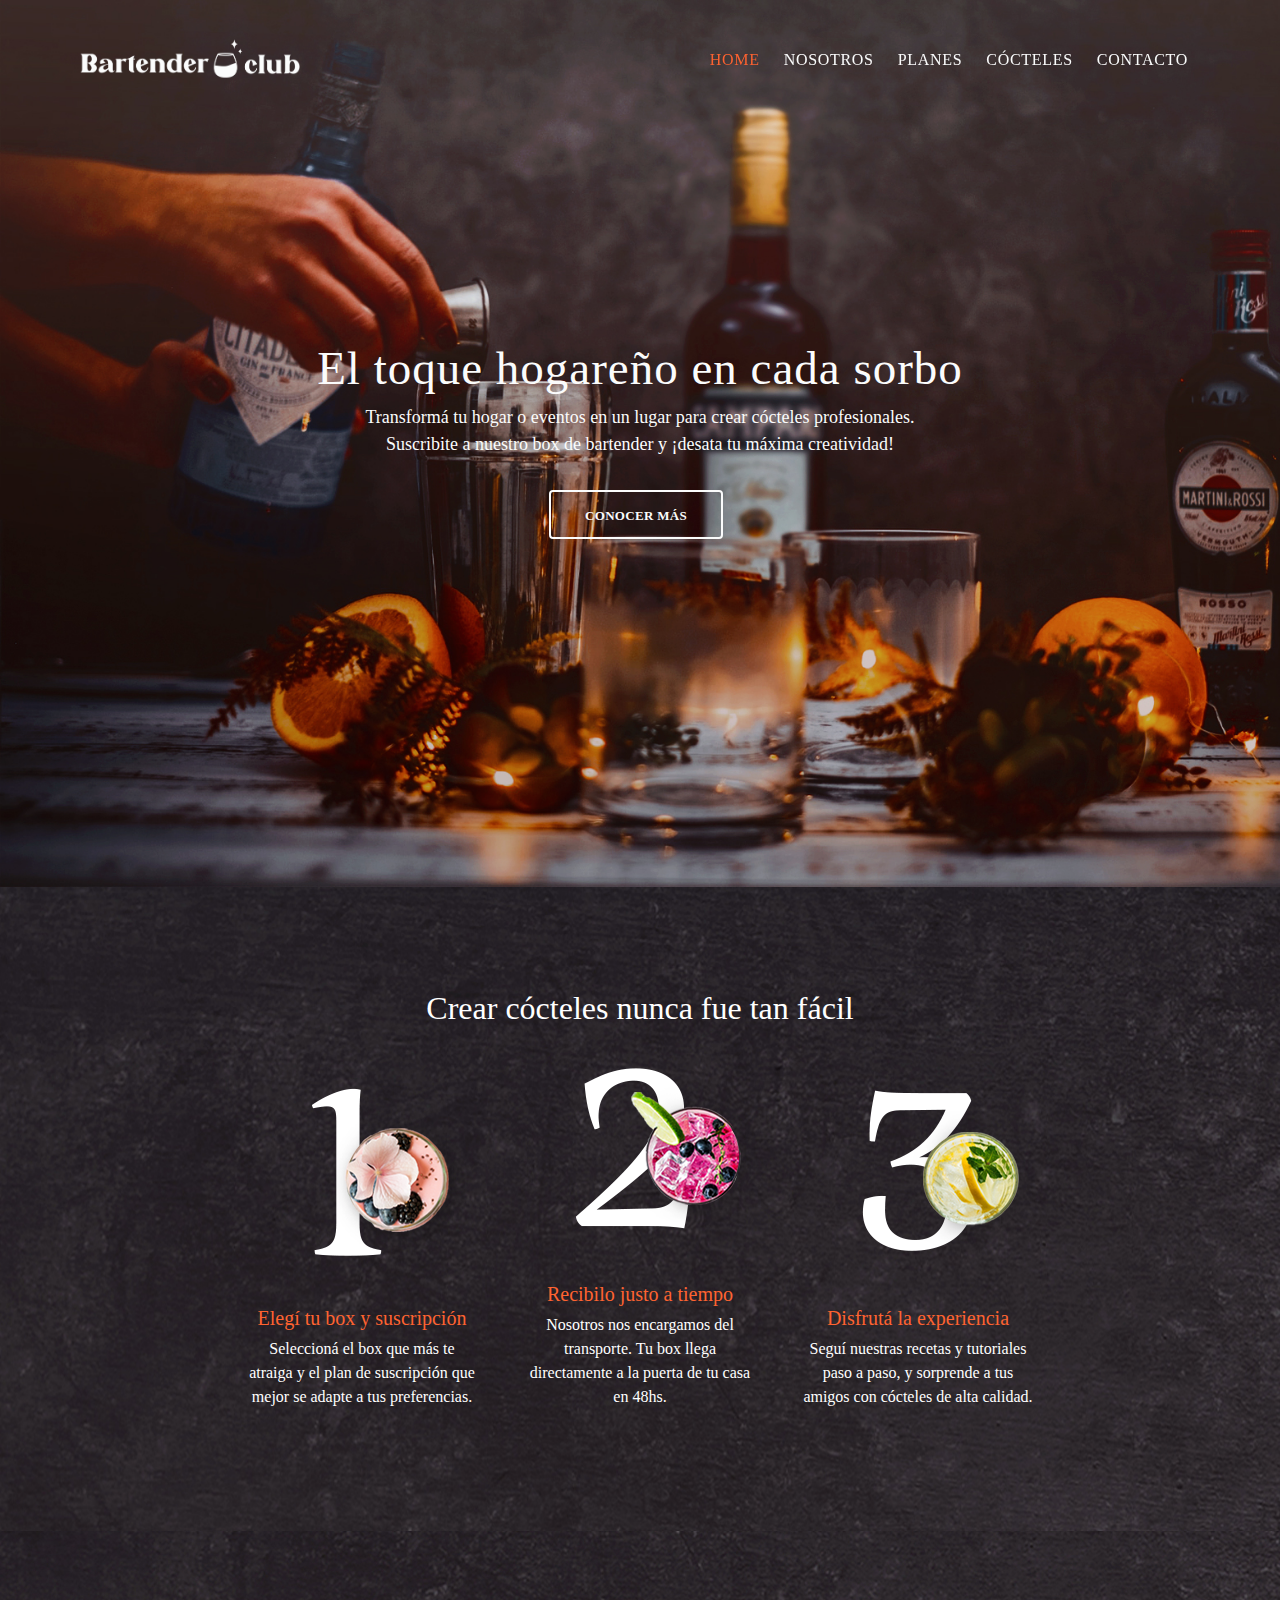
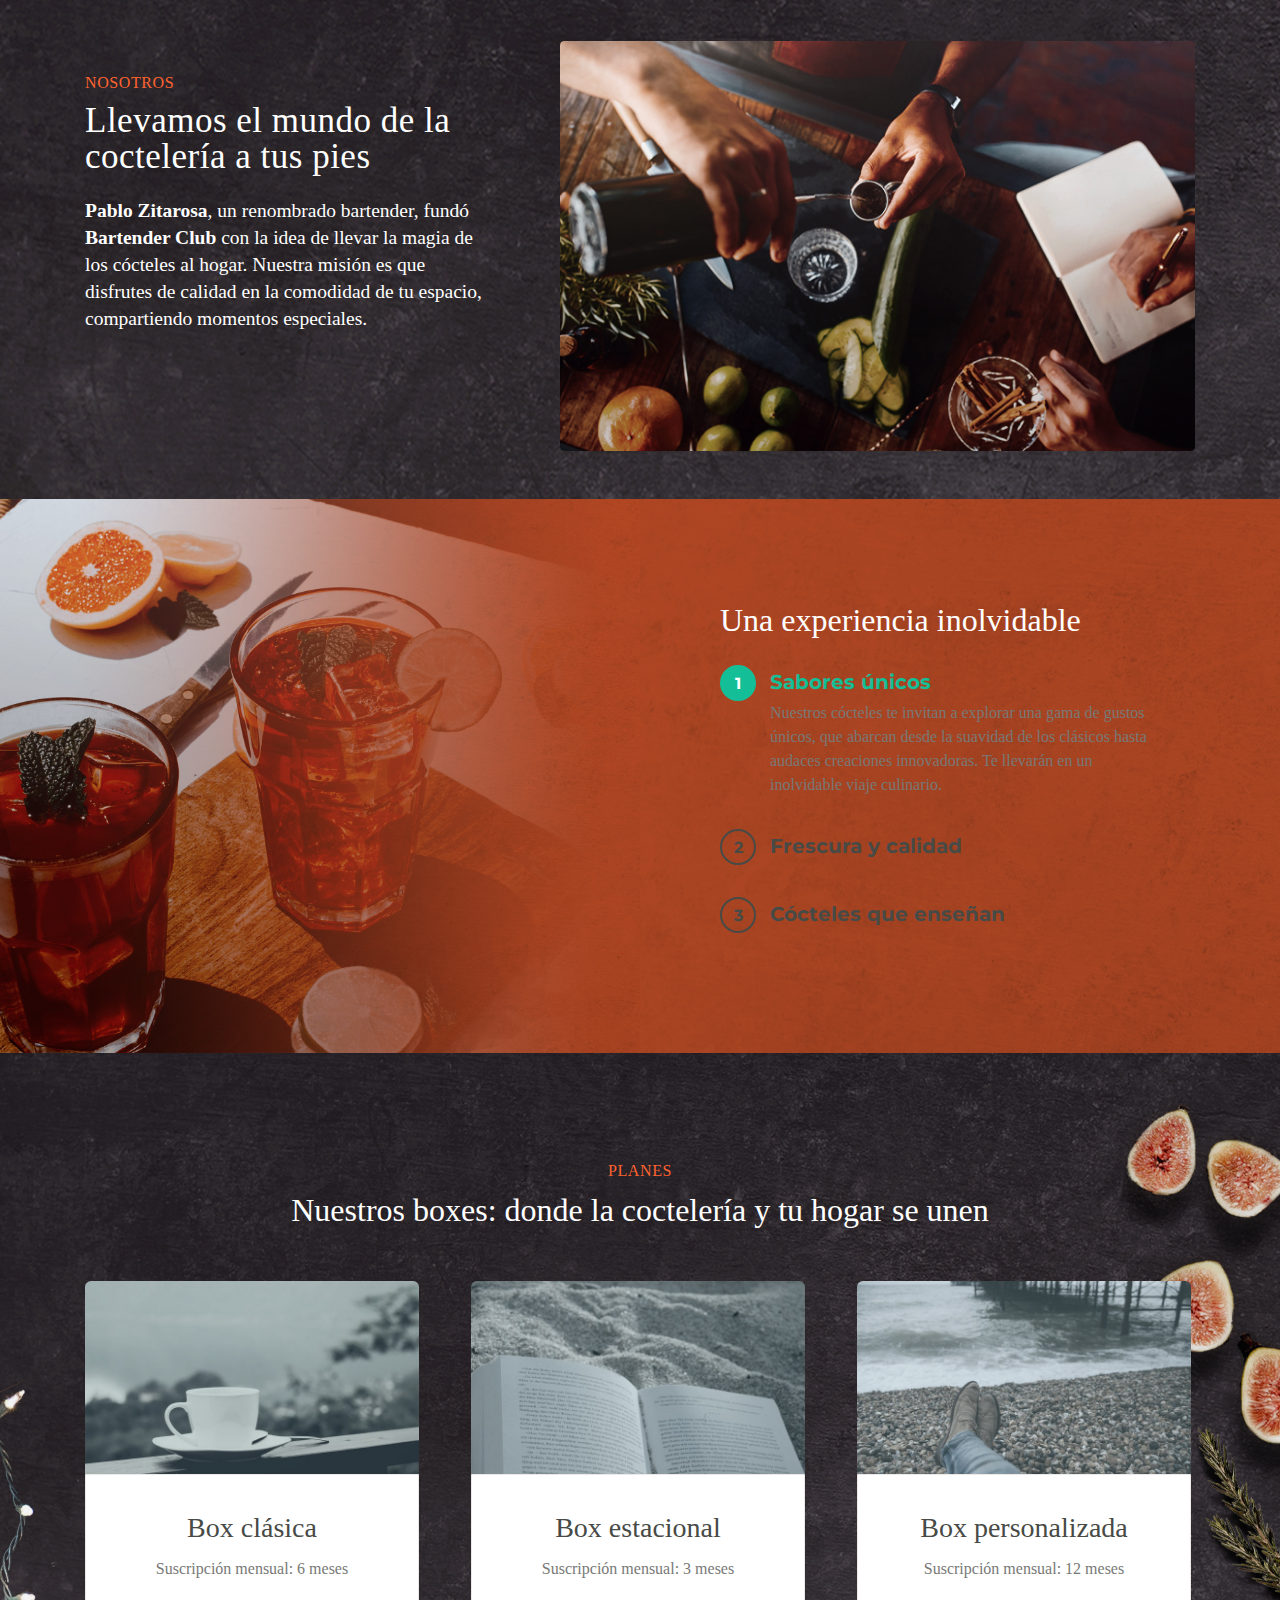
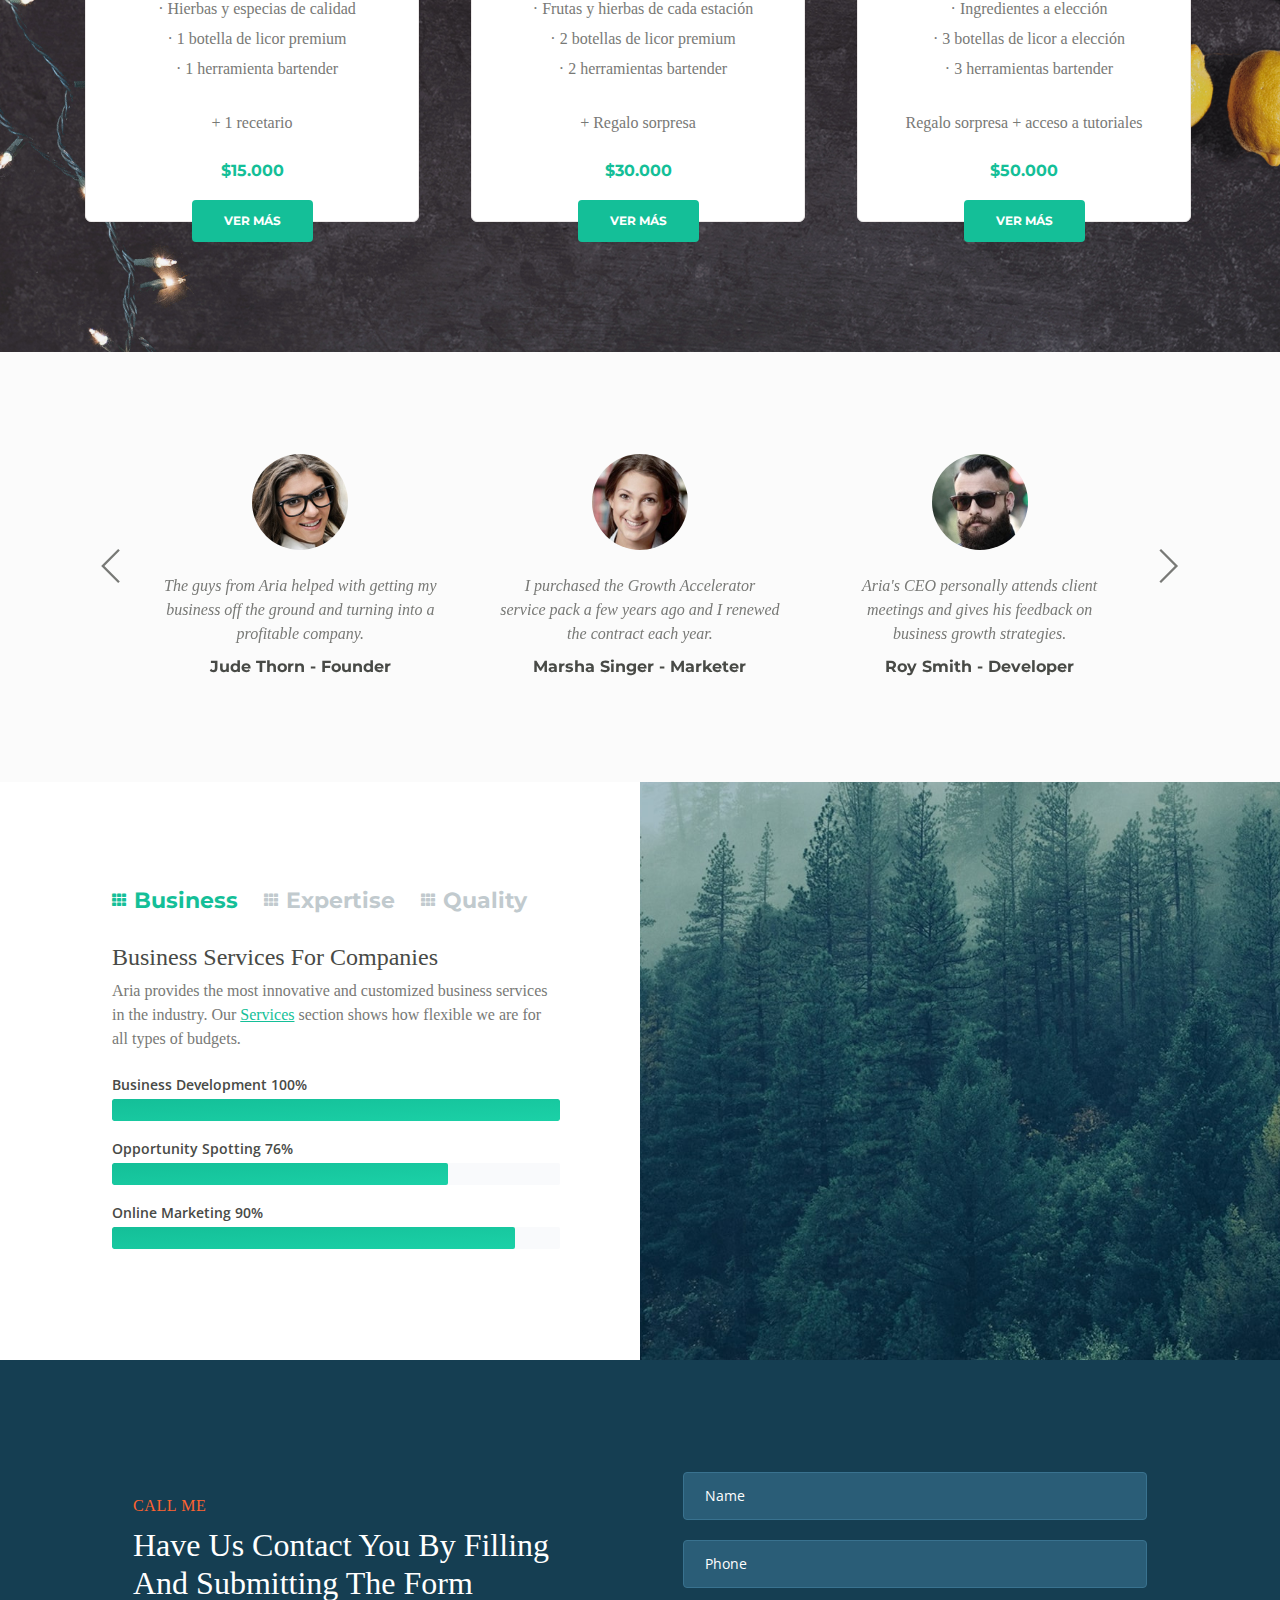
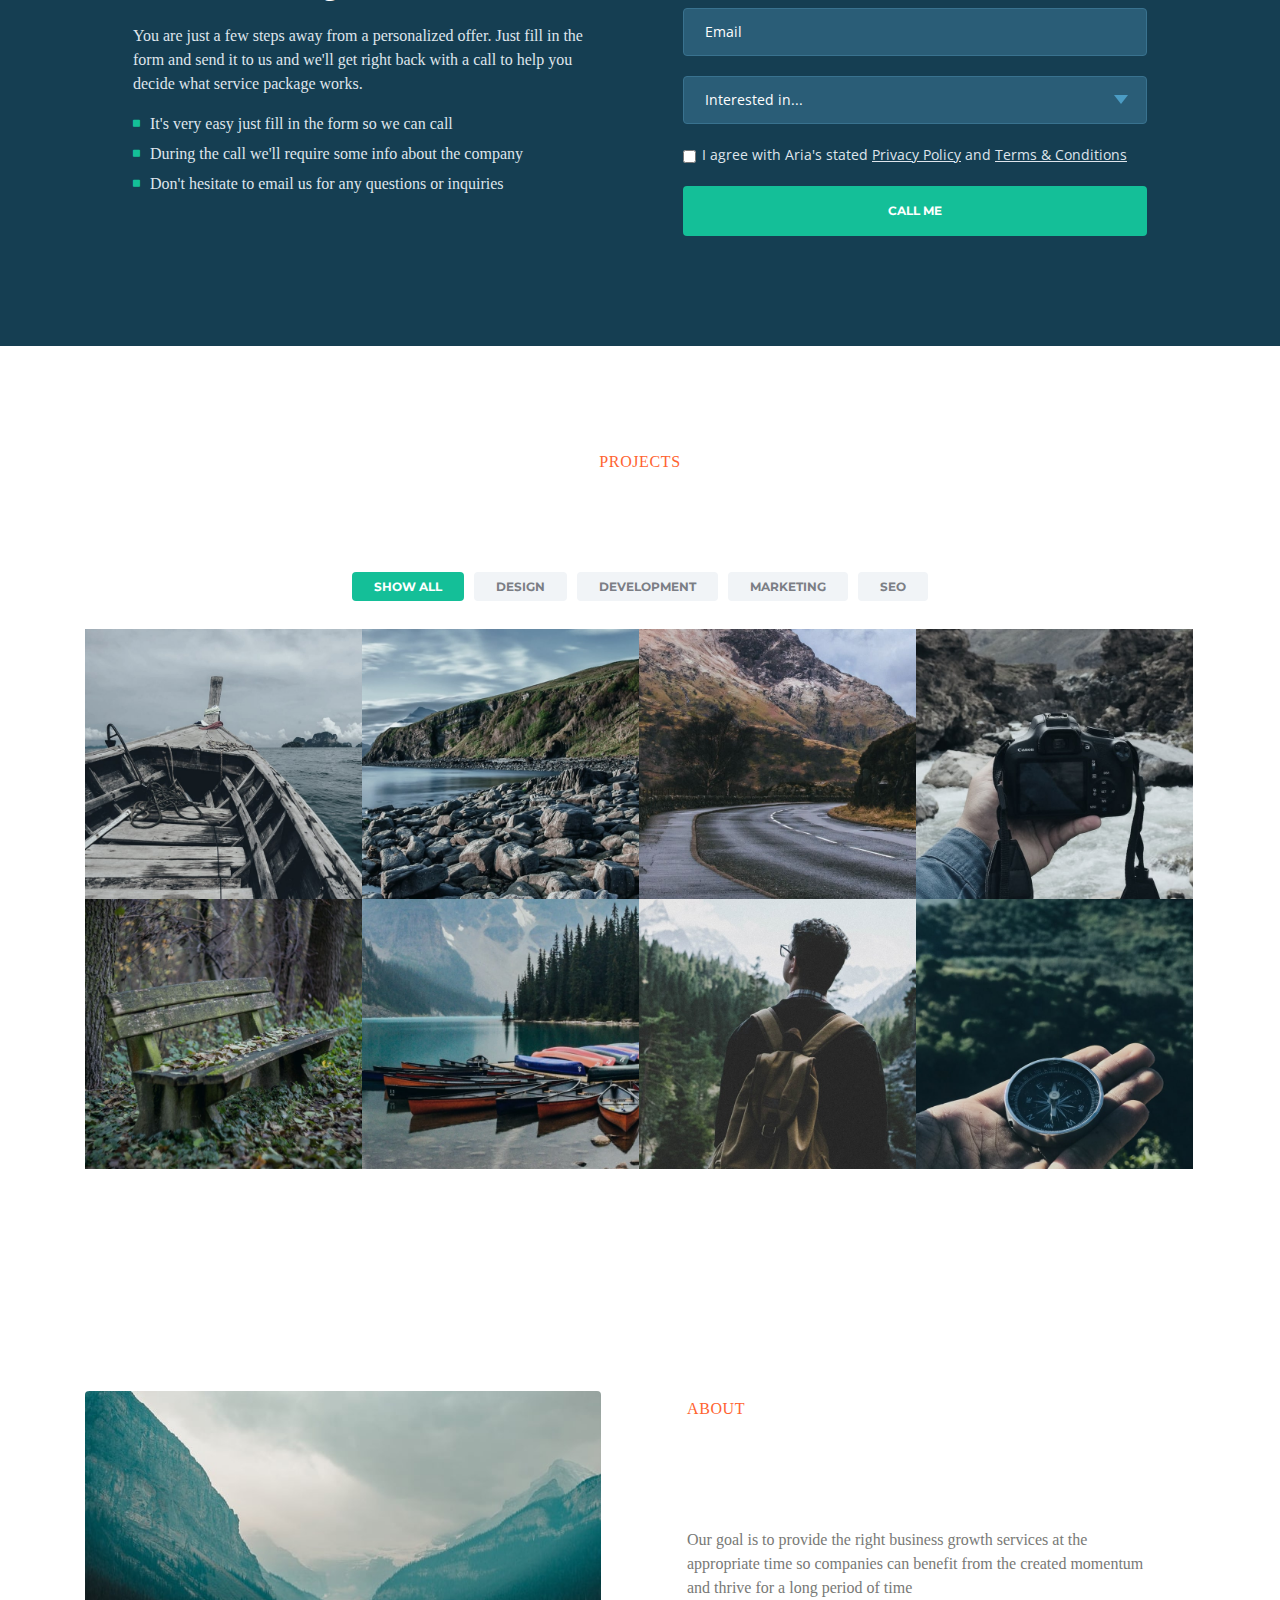
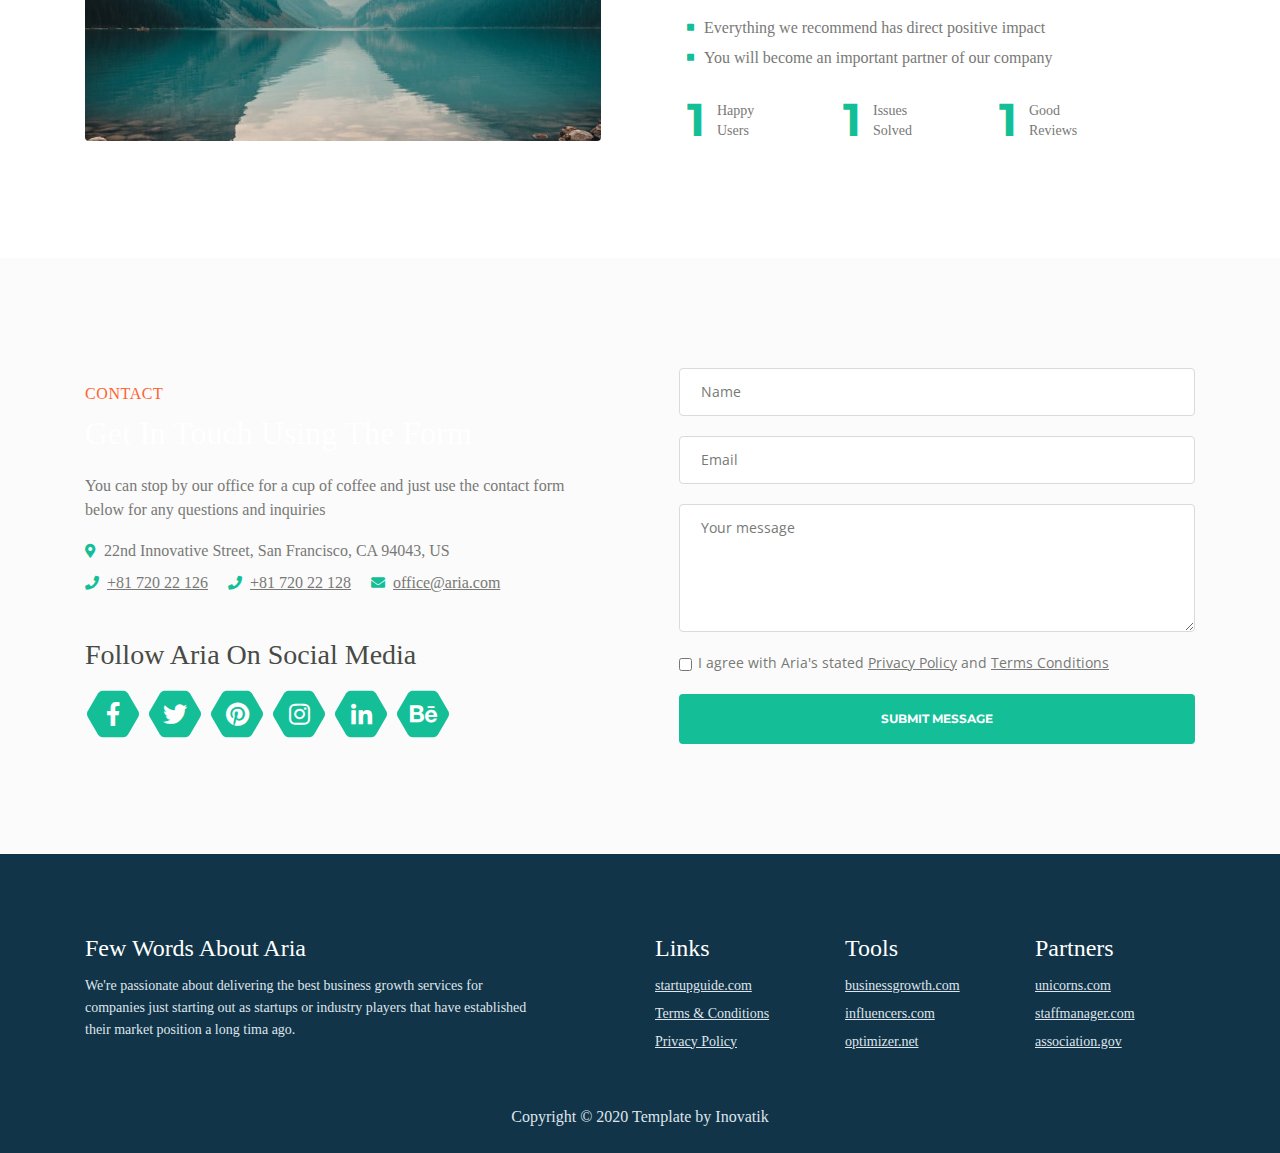
==== commit a4c34978: "Add files via upload" ====
--- a/index.html
+++ b/index.html
@@ -18,7 +18,7 @@
 	<meta property="og:type" content="article" />
 
     <!-- Website Title -->
-    <title>Aria - Business HTML Landing Page Template</title>
+    <title>Bartender Club</title>
     
     <!-- Styles -->
     <link href="https://fonts.googleapis.com/css?family=Montserrat:500,700&display=swap&subset=latin-ext" rel="stylesheet">
@@ -66,31 +66,16 @@
                     <a class="nav-link page-scroll" href="#header">HOME <span class="sr-only">(current)</span></a>
                 </li>
                 <li class="nav-item">
-                    <a class="nav-link page-scroll" href="#intro">INTRO</a>
+                    <a class="nav-link page-scroll" href="#intro">NOSOTROS</a>
                 </li>
                 <li class="nav-item">
-                    <a class="nav-link page-scroll" href="#services">SERVICES</a>
+                    <a class="nav-link page-scroll" href="#services">PLANES</a>
                 </li>
                 <li class="nav-item">
-                    <a class="nav-link page-scroll" href="#callMe">CALL ME</a>
+                    <a class="nav-link page-scroll" href="#callMe">CÓCTELES</a>
                 </li>
                 <li class="nav-item">
-                    <a class="nav-link page-scroll" href="#projects">PROJECTS</a>
-                </li>
-
-                <!-- Dropdown Menu -->          
-                <li class="nav-item dropdown">
-                    <a class="nav-link dropdown-toggle page-scroll" href="#about" id="navbarDropdown" role="button" aria-haspopup="true" aria-expanded="false">ABOUT</a>
-                    <div class="dropdown-menu" aria-labelledby="navbarDropdown">
-                        <a class="dropdown-item" href="terms-conditions.html"><span class="item-text">TERMS CONDITIONS</span></a>
-                        <div class="dropdown-items-divide-hr"></div>
-                        <a class="dropdown-item" href="privacy-policy.html"><span class="item-text">PRIVACY POLICY</span></a>
-                    </div>
-                </li>
-                <!-- end of dropdown menu -->
-
-                <li class="nav-item">
-                    <a class="nav-link page-scroll" href="#contact">CONTACT</a>
+                    <a class="nav-link page-scroll" href="#projects">CONTACTO</a>
                 </li>
             </ul>
         </div>
@@ -106,8 +91,8 @@
                     <div class="col-lg-12">
                         <div class="text-container">
                             <h1>El toque hogareño en cada sorbo</h1>
-                            <p class="p-heading p-large">Creá cócteles profesionales desde la comodidad de tu hogar o en tus eventos especiales. ¡Explorá nuestra selección y desata tu creatividad!</p>
-                            <a class="btn-solid-lg page-scroll" href="#intro">DISCOVER</a>
+                            <p class="p-heading p-large">Transformá tu hogar o eventos en un lugar para crear cócteles profesionales. Suscribite a nuestro box de bartender y ¡desata tu máxima creatividad!</p>
+                            <a class="btn-solid-lg page-scroll" href="#intro">CONOCER MÁS</a>
                         </div>
                     </div> <!-- end of col -->
                 </div> <!-- end of row -->
@@ -115,7 +100,52 @@
         </div> <!-- end of header-content -->
     </header> <!-- end of header -->
     <!-- end of header -->
-
+    
+    <!-- Team -->
+    <div class="basic-2">
+        <div class="container">
+            <div class="row">
+                <div class="col-lg-12">
+                    <h2>Crear cócteles nunca fue tan fácil</h2>
+                </div> <!-- end of col -->
+            </div> <!-- end of row -->
+            <div class="row">
+                <div class="col-lg-12">
+
+                    <!-- Team Member -->
+                    <div class="team-member">
+                        <div class="image-wrapper">
+                            <img class="img-fluid" src="images/Paso%201.png" alt="alternative">
+                        </div> <!-- end of image-wrapper -->
+                        <p class="p-large">Elegí tu box y suscripción</p>
+                        <p class="job-title">Seleccioná el box que más te atraiga y el plan de suscripción que mejor se adapte a tus preferencias.</p>
+                    </div> <!-- end of team-member -->
+                    <!-- end of team member -->
+
+                    <!-- Team Member -->
+                    <div class="team-member">
+                        <div class="image-wrapper">
+                            <img class="img-fluid" src="images/Paso%202.png" alt="alternative">
+                        </div> <!-- end of image wrapper -->
+                        <p class="p-large">Recibilo justo a tiempo</p>
+                        <p class="job-title">Nosotros nos encargamos del transporte. Tu box llega directamente a la puerta de tu casa en 48hs.</p>
+                    </div> <!-- end of team-member -->
+                    <!-- end of team member -->
+
+                    <!-- Team Member -->
+                    <div class="team-member">
+                        <div class="image-wrapper">
+                            <img class="img-fluid" src="images/Paso%203.png"alt="alternative">
+                        </div> <!-- end of image wrapper -->
+                        <p class="p-large">Disfrutá la experiencia</p>
+                        <p class="job-title">Seguí nuestras recetas y tutoriales paso a paso, y sorprende a tus amigos con cócteles de alta calidad.</p>
+                    </div> <!-- end of team-member -->
+                    <!-- end of team member -->
+                </div> <!-- end of col -->
+            </div> <!-- end of row -->
+        </div> <!-- end of container -->
+    </div> <!-- end of basic-2 -->
+    <!-- end of team -->   
 
     <!-- Intro -->
     <div id="intro" class="basic-1">
@@ -123,76 +153,20 @@
             <div class="row">
                 <div class="col-lg-5">
                     <div class="text-container">
-                        <div class="section-title">NUESTRA HISTORIA</div>
-                        <h2>Pablo Zitarosa y nuestra pasión por la coctelería</h2>
-                        <p>Launching a new company or developing the market position of an existing one can be quite an overwhelming processs at times.</p>
-                        <p class="testimonial-text">"Our mission here at Aira is to get you through those tough moments relying on our team's expertise in starting and growing companies."</p>
-                        <div class="testimonial-author">Louise Donovan - CEO</div>
+                        <div class="section-title">NOSOTROS</div>
+                        <h2>Llevamos el mundo de la coctelería a tus pies</h2>
+                        <p><b>Pablo Zitarosa</b>, un renombrado bartender, fundó <b>Bartender Club</b> con la idea de llevar la magia de los cócteles al hogar. Nuestra misión es que disfrutes de calidad en la comodidad de tu espacio, compartiendo momentos especiales.</p>
                     </div> <!-- end of text-container -->
                 </div> <!-- end of col -->
                 <div class="col-lg-7">
                     <div class="image-container">
-                        <img class="img-fluid" src="images/intro-office.jpg" alt="alternative">
+                        <img class="img-fluid" src="images/Foto%20intro%202.jpg" alt="alternative">
                     </div> <!-- end of image-container -->
                 </div> <!-- end of col -->
             </div> <!-- end of row -->
         </div> <!-- end of container -->
     </div> <!-- end of basic-1 -->
     <!-- end of intro -->
-
-
-    <!-- Description -->
-    <div class="cards-1">
-        <div class="container">
-            <div class="row">
-                <div class="col-lg-12">
-                    <h2>Crear cócteles nunca fue tan fácil</h2>
-                </div>
-                    
-                    <!-- Card -->
-                    <div class="card">
-                        <span class="fa-stack">
-                            <span class="hexagon"></span>
-                            <i class="fas fa-binoculars fa-stack-1x"></i>
-                        </span>
-                        <div class="card-body">
-                            <h4 class="card-title">Elegí tu box y suscripción</h4>
-                            <p>The starting point of any success story is knowing your current position in the business environment</p>
-                        </div>
-                    </div>
-                    <!-- end of card -->
-
-                    <!-- Card -->
-                    <div class="card">
-                        <span class="fa-stack">
-                            <span class="hexagon-2"></span>
-                            <i class="fas fa-list-alt fa-stack-1x"></i>
-                        </span>
-                        <div class="card-body">
-                            <h4 class="card-title">Development Planning</h4>
-                            <p>After completing the environmental analysis the next stage is to design and  plan your development strategy</p>
-                        </div>
-                    </div>
-                    <!-- end of card -->
-
-                    <!-- Card -->
-                    <div class="card">
-                        <span class="fa-stack">
-                            <span class="hexagon-3"></span>
-                            <i class="fas fa-chart-pie fa-stack-1x"></i>
-                        </span>
-                        <div class="card-body">
-                            <h4 class="card-title">Execution & Evaluation</h4>
-                            <p>In this phase you will focus on executing the actions plan and evaluating the results after each marketing campaign</p>
-                        </div>
-                    </div>
-                    <!-- end of card -->
-
-                </div> <!-- end of col -->
-            </div> <!-- end of row -->
-        </div> <!-- end of container -->
-    </div> <!-- end of cards-1 -->
-    <!-- end of description -->
     
      <!-- Details 1 -->
 	<div id="details" class="accordion">
@@ -201,16 +175,16 @@
             
             <!-- Accordion -->
             <div class="accordion-container" id="accordionOne">
-                <h2>Accelerate Business Growth To Improve Revenue Numbers</h2>
+                <h2>Una experiencia inolvidable</h2>
                 <div class="item">
                     <div id="headingOne">
                         <span data-toggle="collapse" data-target="#collapseOne" aria-expanded="true" aria-controls="collapseOne" role="button">
-                            <span class="circle-numbering">1</span><span class="accordion-title">How Can Aria Help Your Business</span>
+                            <span class="circle-numbering">1</span><span class="accordion-title">Sabores únicos</span>
                         </span>
                     </div>
                     <div id="collapseOne" class="collapse show" aria-labelledby="headingOne" data-parent="#accordionOne">
                         <div class="accordion-body">
-                            Nuestros cócteles te invitan a explorar una gama de perfiles únicos, que abarcan desde la suavidad de los clásicos hasta audaces creaciones innovadoras. Te llevarán en un inolvidable viaje culinario.
+                            Nuestros cócteles te invitan a explorar una gama de gustos únicos, que abarcan desde la suavidad de los clásicos hasta audaces creaciones innovadoras. Te llevarán en un inolvidable viaje culinario.
                         </div>
                     </div>
                 </div> <!-- end of item -->
@@ -218,12 +192,12 @@
                 <div class="item">
                     <div id="headingTwo">
                         <span class="collapsed" data-toggle="collapse" data-target="#collapseTwo" aria-expanded="false" aria-controls="collapseTwo" role="button">
-                            <span class="circle-numbering">2</span><span class="accordion-title">Great Strategic Business Planning</span>
+                            <span class="circle-numbering">2</span><span class="accordion-title">Frescura y calidad</span>
                         </span>
                     </div>
                     <div id="collapseTwo" class="collapse" aria-labelledby="headingTwo" data-parent="#accordionOne">
                         <div class="accordion-body">
-                            Aria partners with businesses to business growth and development ideas including environment analysis, plan execution and evaluation.
+                            Seleccionamos cuidadosamente ingredientes frescos y de calidad para crear sabores vivos y vibrantes que despiertan tus sentidos.
                         </div>
                     </div>
                 </div> <!-- end of item -->
@@ -231,12 +205,12 @@
                 <div class="item">
                     <div id="headingThree">
                         <span class="collapsed" data-toggle="collapse" data-target="#collapseThree" aria-expanded="false" aria-controls="collapseThree" role="button">
-                            <span class="circle-numbering">3</span><span class="accordion-title">Online Marketing Campaigns</span>
+                            <span class="circle-numbering">3</span><span class="accordion-title">Cócteles que enseñan</span>
                         </span>
                     </div>
                     <div id="collapseThree" class="collapse" aria-labelledby="headingThree" data-parent="#accordionOne">
                         <div class="accordion-body">
-                            An awesome online marketing plan won't save your bad product but paired with a good product, the sky is the limit for what can be achieved.
+                          Nuestro box incluye recetas exclusivas de cócteles diseñadas por expertos mixólogos, junto con tutoriales detallados. Aprende a preparar cócteles de calidad profesional en tu hogar con nuestras guías paso a paso. 
                         </div>
                     </div>
                 </div> <!-- end of item -->
@@ -252,8 +226,8 @@
         <div class="container">
             <div class="row">
                 <div class="col-lg-12">
-                    <div class="section-title">SERVICES</div>
-                    <h2>Choose The Service Package<br> That Suits Your Needs</h2>
+                    <div class="section-title">PLANES</div>
+                    <h2>Nuestros boxes: donde la coctelería y tu hogar se unen</h2>
                 </div> <!-- end of col -->
             </div> <!-- end of row -->
             <div class="row">
@@ -264,23 +238,26 @@
                         <div class="card-image">
                             <img class="img-fluid" src="images/services-1.jpg" alt="alternative">
                         </div>
-                        <div class="card-body">
-                            <h3 class="card-title">Off The Ground Off The Ground</h3>
-                            <p>Perfect for fresh ideas or young startups, this package will help get the business off the ground</p>
+                        <div class="card-body-1">
+                            <h3 class="card-title">Box clásica</h3>
+                            <p>Suscripción mensual: 6 meses</p>
                             <ul class="list-unstyled li-space-lg">
                                 <li class="media">
-                                    <i class="fas fa-square"></i>
-                                    <div class="media-body">Environment and competition</div>
+                                    <div class="media-body">· Hierbas y especias de calidad</div>
                                 </li>
                                 <li class="media">
-                                    <i class="fas fa-square"></i>
-                                    <div class="media-body">Designing the marketing plan</div>
+                                    <div class="media-body">· 1 botella de licor premium</div>
                                 </li>
+                                <li class="media">
+                                    <div class="media-body">· 1 herramienta bartender</div>
+                                </li>
+                                <br>
+                                <p>+ 1 recetario</p>
                             </ul>
-                            <p class="price">Starting at <span>$199</span></p>
+                            <p class="price"><span>$15.000</span></p>
                         </div>
                         <div class="button-container">
-                            <a class="btn-solid-reg page-scroll" href="#callMe">DETAILS</a>
+                            <a class="btn-solid-reg page-scroll" href="#callMe">VER MÁS</a>
                         </div> <!-- end of button-container -->
                     </div>
                     <!-- end of card -->
@@ -290,23 +267,28 @@
                         <div class="card-image">
                             <img class="img-fluid" src="images/services-2.jpg" alt="alternative">
                         </div>
-                        <div class="card-body">
-                            <h3 class="card-title">Accelerated Growth</h3>
-                            <p>Use this service pack to give your company the necessary impulse to become an industry leader</p>
+                        <div class="card-body-2">
+                            <h3 class="card-title">Box estacional</h3>
+                            <p>Suscripción mensual: 3 meses</p>
                             <ul class="list-unstyled li-space-lg">
                                 <li class="media">
-                                    <i class="fas fa-square"></i>
-                                    <div class="media-body">Business strategy planning</div>
+                                    <div class="media-body">· Frutas y hierbas de cada estación</div>
                                 </li>
                                 <li class="media">
-                                    <i class="fas fa-square"></i>
-                                    <div class="media-body">Taking the planned actions</div>
+                                    <div class="media-body">· 2 botellas de licor premium</div>
                                 </li>
+                                <li class="media">
+                                    <div class="media-body">· 2 herramientas bartender</div>
+                                </li>
+                                <br>
+                               <p>+ Regalo sorpresa</p>
+    
+                                
                             </ul>
-                            <p class="price">Starting at <span>$299</span></p>
+                            <p class="price"><span>$30.000</span></p>
                         </div>
                         <div class="button-container">
-                            <a class="btn-solid-reg page-scroll" href="#callMe">DETAILS</a>
+                            <a class="btn-solid-reg page-scroll" href="#callMe">VER MÁS</a>
                         </div> <!-- end of button-container -->
                     </div>
                     <!-- end of card -->
@@ -316,23 +298,26 @@
                         <div class="card-image">
                             <img class="img-fluid" src="images/services-3.jpg" alt="alternative">
                         </div>
-                        <div class="card-body">
-                            <h3 class="card-title">Market Domination</h3>
-                            <p>You already are a reference point in your industry now you need to learn about acquisitions</p>
+                        <div class="card-body-3">
+                            <h3 class="card-title">Box personalizada</h3>
+                            <p>Suscripción mensual: 12 meses</p>
                             <ul class="list-unstyled li-space-lg">
                                 <li class="media">
-                                    <i class="fas fa-square"></i>
-                                    <div class="media-body">Maintaining the leader status</div>
+                                    <div class="media-body">· Ingredientes a elección</div>
                                 </li>
                                 <li class="media">
-                                    <i class="fas fa-square"></i>
-                                    <div class="media-body">Acquisitions the right way</div>
+                                    <div class="media-body">· 3 botellas de licor a elección</div>
                                 </li>
+                                  <li class="media">
+                                    <div class="media-body">· 3 herramientas bartender</div>
+                                </li>
+                                <br>
+                                <p>Regalo sorpresa + acceso a tutoriales</p>
                             </ul>
-                            <p class="price">Starting at <span>$299</span></p>
+                            <p class="price"><span>$50.000</span></p>
                         </div>
                         <div class="button-container">
-                            <a class="btn-solid-reg page-scroll" href="#callMe">DETAILS</a>
+                            <a class="btn-solid-reg page-scroll" href="#callMe">VER MÁS</a>
                         </div> <!-- end of button-container -->
                     </div>
                     <!-- end of card -->
@@ -880,122 +865,6 @@
     <!-- end of lightbox -->
     <!-- end of project lightboxes -->
 
-
-    <!-- Team -->
-    <div class="basic-2">
-        <div class="container">
-            <div class="row">
-                <div class="col-lg-12">
-                    <h2>Our Team Of Consultants</h2>
-                    <p class="p-heading">We're only as strong and as knowledgeable as our team. So here are the men and women which help customers meet goals and grow companies</p>
-                </div> <!-- end of col -->
-            </div> <!-- end of row -->
-            <div class="row">
-                <div class="col-lg-12">
-
-                    <!-- Team Member -->
-                    <div class="team-member">
-                        <div class="image-wrapper">
-                            <img class="img-fluid" src="images/team-1.png" alt="alternative">
-                        </div> <!-- end of image-wrapper -->
-                        <p class="p-large">John Whitelong</p>
-                        <p class="job-title">General Manager</p>
-                        <span class="social-icons">
-                            <span class="fa-stack">
-                                <a href="#your-link">
-                                    <span class="hexagon"></span>
-                                    <i class="fab fa-facebook-f fa-stack-1x"></i>
-                                </a>
-                            </span>
-                            <span class="fa-stack">
-                                <a href="#your-link">
-                                    <span class="hexagon"></span>
-                                    <i class="fab fa-twitter fa-stack-1x"></i>
-                                </a>
-                            </span>
-                        </span>
-                    </div> <!-- end of team-member -->
-                    <!-- end of team member -->
-
-                    <!-- Team Member -->
-                    <div class="team-member">
-                        <div class="image-wrapper">
-                            <img class="img-fluid" src="images/team-2.png" alt="alternative">
-                        </div> <!-- end of image wrapper -->
-                        <p class="p-large">Veronique Smith</p>
-                        <p class="job-title">Business Developer</p>
-                        <span class="social-icons">
-                            <span class="fa-stack">
-                                <a href="#your-link">
-                                    <span class="hexagon"></span>
-                                    <i class="fab fa-facebook-f fa-stack-1x"></i>
-                                </a>
-                            </span>
-                            <span class="fa-stack">
-                                <a href="#your-link">
-                                    <span class="hexagon"></span>
-                                    <i class="fab fa-twitter fa-stack-1x"></i>
-                                </a>
-                            </span>
-                        </span>
-                    </div> <!-- end of team-member -->
-                    <!-- end of team member -->
-
-                    <!-- Team Member -->
-                    <div class="team-member">
-                        <div class="image-wrapper">
-                            <img class="img-fluid" src="images/team-3.png" alt="alternative">
-                        </div> <!-- end of image wrapper -->
-                        <p class="p-large">Chris Zimerman</p>
-                        <p class="job-title">Online Marketer</p>
-                        <span class="social-icons">
-                            <span class="fa-stack">
-                                <a href="#your-link">
-                                    <span class="hexagon"></span>
-                                    <i class="fab fa-facebook-f fa-stack-1x"></i>
-                                </a>
-                            </span>
-                            <span class="fa-stack">
-                                <a href="#your-link">
-                                    <span class="hexagon"></span>
-                                    <i class="fab fa-twitter fa-stack-1x"></i>
-                                </a>
-                            </span>
-                        </span>
-                    </div> <!-- end of team-member -->
-                    <!-- end of team member -->
-
-                    <!-- Team Member -->
-                    <div class="team-member">
-                        <div class="image-wrapper">
-                            <img class="img-fluid" src="images/team-4.png" alt="alternative">
-                        </div> <!-- end of image wrapper -->
-                        <p class="p-large">Mary Villalonga</p>
-                        <p class="job-title">Community Manager</p>
-                        <span class="social-icons">
-                            <span class="fa-stack">
-                                <a href="#your-link">
-                                    <span class="hexagon"></span>
-                                    <i class="fab fa-facebook-f fa-stack-1x"></i>
-                                </a>
-                            </span>
-                            <span class="fa-stack">
-                                <a href="#your-link">
-                                    <span class="hexagon"></span>
-                                    <i class="fab fa-twitter fa-stack-1x"></i>
-                                </a>
-                            </span>
-                        </span>
-                    </div> <!-- end of team-member -->
-                    <!-- end of team member -->
-
-                </div> <!-- end of col -->
-            </div> <!-- end of row -->
-        </div> <!-- end of container -->
-    </div> <!-- end of basic-2 -->
-    <!-- end of team -->
-
-
     <!-- About -->
     <div id="about" class="counter">
         <div class="container">
--- a/css/styles.css
+++ b/css/styles.css
@@ -60,7 +60,7 @@
 
 .p-large {
 	font-family: Artusi;
-    src:url(../webfonts/Artusi-Bold.ttf);
+    src:url(../webfonts/Artusi-Medium.ttf);
 }
 
 .p-small {
@@ -90,9 +90,9 @@
 }
 
 h2 {
-	color: #484a46;
+	color: #ffff;
 	font-family: Artusi;
-    src:url(../webfonts/Artusi-Bold.ttf);
+    src:url(../webfonts/Artusi-Regular.ttf);
 }
 
 h3 {
@@ -149,8 +149,11 @@
 }
 
 .section-title {
-	color: #14bf98;
-	font: 500 0.8125rem/1.125rem "Montserrat", sans-serif;
+	color: #FF6330;
+	font-family: Artusi;
+    src: url(../webfonts/Artusi-Regular.ttf);
+    letter-spacing: 0.6px;
+    font-weight: 300;
 }
 
 .btn-solid-reg {
@@ -173,19 +176,26 @@
 
 .btn-solid-lg {
 	display: inline-block;
-	padding: 1.375rem 2.125rem 1.375rem 2.125rem;
-	border: 0.125rem solid #14bf98;
+	padding: 1.5rem 2.125rem 1.3rem 2.125rem;
+	border: 0.125rem solid #fff;
 	border-radius: 0.25rem;
-	background-color: #14bf98;
+	background-color: transparent;
 	color: #fff;
 	font: 700 0.75rem/0 "Montserrat", sans-serif;
+    font-family: Artusi;
+    src: url(../webfonts/Artusi-Bold.ttf);
+    letter-spacing: 0.3px;
+    font-weight: 745;
+    font-size: 13px;
 	text-decoration: none;
+    text-align: center;
 	transition: all 0.2s;
 }
 
 .btn-solid-lg:hover {
-	background-color: transparent;
-	color: #14bf98;
+	background-color: #FF6330;
+	color: #fff;
+    border-color: #FF6330;
 	text-decoration: none;
 }
 
@@ -653,9 +663,12 @@
 .navbar-custom {
 	padding-top: 0.375rem;
 	padding-bottom: 0.375rem;
-	background-color: #113448;
+	background-color: #C34D27;
 	box-shadow: 0 0.0625rem 0.375rem 0 rgba(0, 0, 0, 0.1);
-	font: 600 0.875rem/0.875rem "Open Sans", sans-serif;
+	font-family: Artusi;
+    src: url(../webfonts/Artusi-Bold.ttf);
+    font-weight: 500;
+    letter-spacing: 0.7px;
 	transition: all 0.2s;
 }
 
@@ -666,14 +679,14 @@
 .navbar-custom .navbar-brand.logo-image img {
     width: 220px;
 	height: 42px;
-	-webkit-backface-visibility: hidden;
     
 }
 
 .navbar-custom .navbar-brand.logo-text {
 	margin-top: 0.25rem;
 	margin-bottom: 0.25rem;
-	font: 700 2.25rem/1.5rem "Montserrat", sans-serif;
+	font: Artusi;
+    src: url(../webfonts/Artusi-Regular.ttf);
 	color: #fff;
 	text-decoration: none;
 }
@@ -692,7 +705,7 @@
 
 .navbar-custom .nav-item .nav-link:hover,
 .navbar-custom .nav-item .nav-link.active {
-	color: #14bf98;
+	color: #FF6330;
 }
 
 /* Dropdown Menu */
@@ -720,7 +733,7 @@
 	margin-top: 0;
 	border: none;
 	border-radius: 0.25rem;
-	background-color: #113448;
+	background-color: #C34D27;
 }
 
 .navbar-custom .dropdown-item {
@@ -729,7 +742,7 @@
 }
 
 .navbar-custom .dropdown-item:hover {
-	background-color: #113448;
+	background-color: #C34D27;
 }
 
 .navbar-custom .dropdown-item .item-text {
@@ -737,7 +750,7 @@
 }
 
 .navbar-custom .dropdown-item:hover .item-text {
-	color: #14bf98;
+	color: #FF6330;
 }
 
 .navbar-custom .dropdown-items-divide-hr {
@@ -783,7 +796,8 @@
 /*********************/
 .header {
 	background: linear-gradient(rgba(0, 0, 0, 0.4), rgba(0, 0, 0, 0.2)), url('../images/hero.jpg') center center no-repeat;
-	background-size: cover;
+    background-image: url('../images/Hero.jpg');
+	background-size: cover
 }
 
 .header .header-content {
@@ -823,7 +837,7 @@
 .basic-1 {
 	padding-top: 6.5rem;
 	padding-bottom: 3rem;
-    background-image: url(../images/Intro.jpg);
+    background-image: url(../images/Intro%202.jpg);
 }
 
 .basic-1 .text-container {
@@ -836,9 +850,20 @@
 
 .basic-1 h2 {
 	margin-bottom: 1.375rem;
+    font-family: Blood Orange;
+    src:url(../webfonts/Blood-Orange-Bold.otf);
+    font-size: 35px;
+    letter-spacing: 0.5px;
+    line-height: 36px;
+}
+
+.basic-1 p {
     font-family: Artusi;
-    src:url(../webfonts/Artusi-Bold.ttf);
-    font-size: 25px;
+    src: url(../webfonts/Artusi-Regular.ttf);
+    color: #fff;
+    font-size: 19.5px;
+    font-weight: 350;
+    line-height: 27px;
 }
 
 .basic-1 .testimonial-author {
@@ -882,8 +907,8 @@
 }
 
 .cards-1 .fa-stack {
-	width: 6rem;
-	height: 6rem;
+	width: 160px;
+	height: 128px;
 	margin-right: auto;
 	margin-bottom: 1rem;
 	margin-left: auto;
@@ -922,6 +947,7 @@
 
 .cards-1 .card-body {
 	padding: 0;
+    text-align: center;
 }
 
 .cards-1 .card-title {
@@ -962,7 +988,7 @@
 	border-top-right-radius: 0.375rem;
 }
 
-.cards-2 .card-body {
+.cards-2 .card-body-1 {
 	padding: 2.25rem 2rem 2.125rem 2rem;
 	border: 1px solid #ebe8e8;
 	border-bottom-left-radius: 0.375rem;
@@ -970,19 +996,48 @@
 	background-color: #fff;
 }
 
+.cards-2 .card-body-2 {
+	padding: 2.25rem 2rem 2.125rem 2rem;
+	border: 1px solid #ebe8e8;
+	border-bottom-left-radius: 0.375rem;
+	border-bottom-right-radius: 0.375rem;
+	background-color: #fff;
+}
+
+.cards-2 .card-body-3 {
+	padding: 2.25rem 2rem 2.125rem 2rem;
+	border: 1px solid #ebe8e8;
+	border-bottom-left-radius: 0.375rem;
+	border-bottom-right-radius: 0.375rem;
+	background-color: #fff;
+}
+
 .cards-2 h3 {
 	margin-bottom: 0.75rem;
 	text-align: center;
 }
 
+.cards-2 p {
+    text-align: center;
+}
+
+.cards-2 .list-unstyled li-space-lg-1 {
+    margin-bottom: 10px;
+}
+
 .cards-2 .list-unstyled {
 	margin-bottom: 1.5rem;
-}
+    text-align: center
+}
+
+
+
 
 .cards-2 .list-unstyled .fas {
 	color: #14bf98;
 	font-size: 0.5rem;
 	line-height: 1.375rem;
+
 }
 
 .cards-2 .list-unstyled .media-body {
@@ -1532,12 +1587,14 @@
 .basic-2 {
 	padding-top: 6.375rem;
 	padding-bottom: 3.375rem;
-	background-color: #fbfbfb;
-	text-align: center;
+	background-color: #0000;
+    background-image: url(../images/Intro.jpg);
+    text-align: center;
 }
 
 .basic-2 h2 {
 	margin-bottom: 0.75rem;
+    font-weight: 360;
 }
 
 .basic-2 .team-member {
@@ -1552,6 +1609,7 @@
 .basic-2 .image-wrapper {
 	overflow: hidden;
 	margin-bottom: 1.5rem;
+
 }
 
 .basic-2 .image-wrapper img {
@@ -1568,12 +1626,17 @@
 
 .basic-2 .team-member .p-large {
 	margin-bottom: 0.25rem;
+    font-weight: 400;
+    font-size: 20px;
+    color: #FF6330;
 }
 
 .basic-2 .team-member .job-title {
 	margin-bottom: 0.75rem;
-	color: #484a46;
-	font: 700 1rem/1.375rem "Montserrat", sans-serif;
+	color: #fff;
+	font-family: Artusi;
+    src: url(../webfonts/Artusi-Regular.ttf);
+    font-weight: 360
 }
 
 .basic-2 .fa-stack {
@@ -1916,13 +1979,13 @@
 	
 	.navbar-custom .nav-item .nav-link:hover,
 	.navbar-custom .nav-item .nav-link.active {
-		color: #14bf98;
+		color: #FF6330;
 	}
 
 	.navbar-custom.top-nav-collapse {
         padding: 0.375rem 1.5rem 0.375rem 2rem;
 		box-shadow: 0 0.0625rem 0.375rem 0 rgba(0, 0, 0, 0.1);
-		background-color: #113448;
+		background-color: #000;
 	}
 
 	.navbar-custom.top-nav-collapse .navbar-brand.logo-text {
@@ -1935,7 +1998,7 @@
 	
 	.navbar-custom.top-nav-collapse .nav-item .nav-link:hover,
 	.navbar-custom.top-nav-collapse .nav-item .nav-link.active {
-		color: #14bf98;
+		color: #FF6330;
 	}
 
 	.navbar-custom .dropdown-menu {
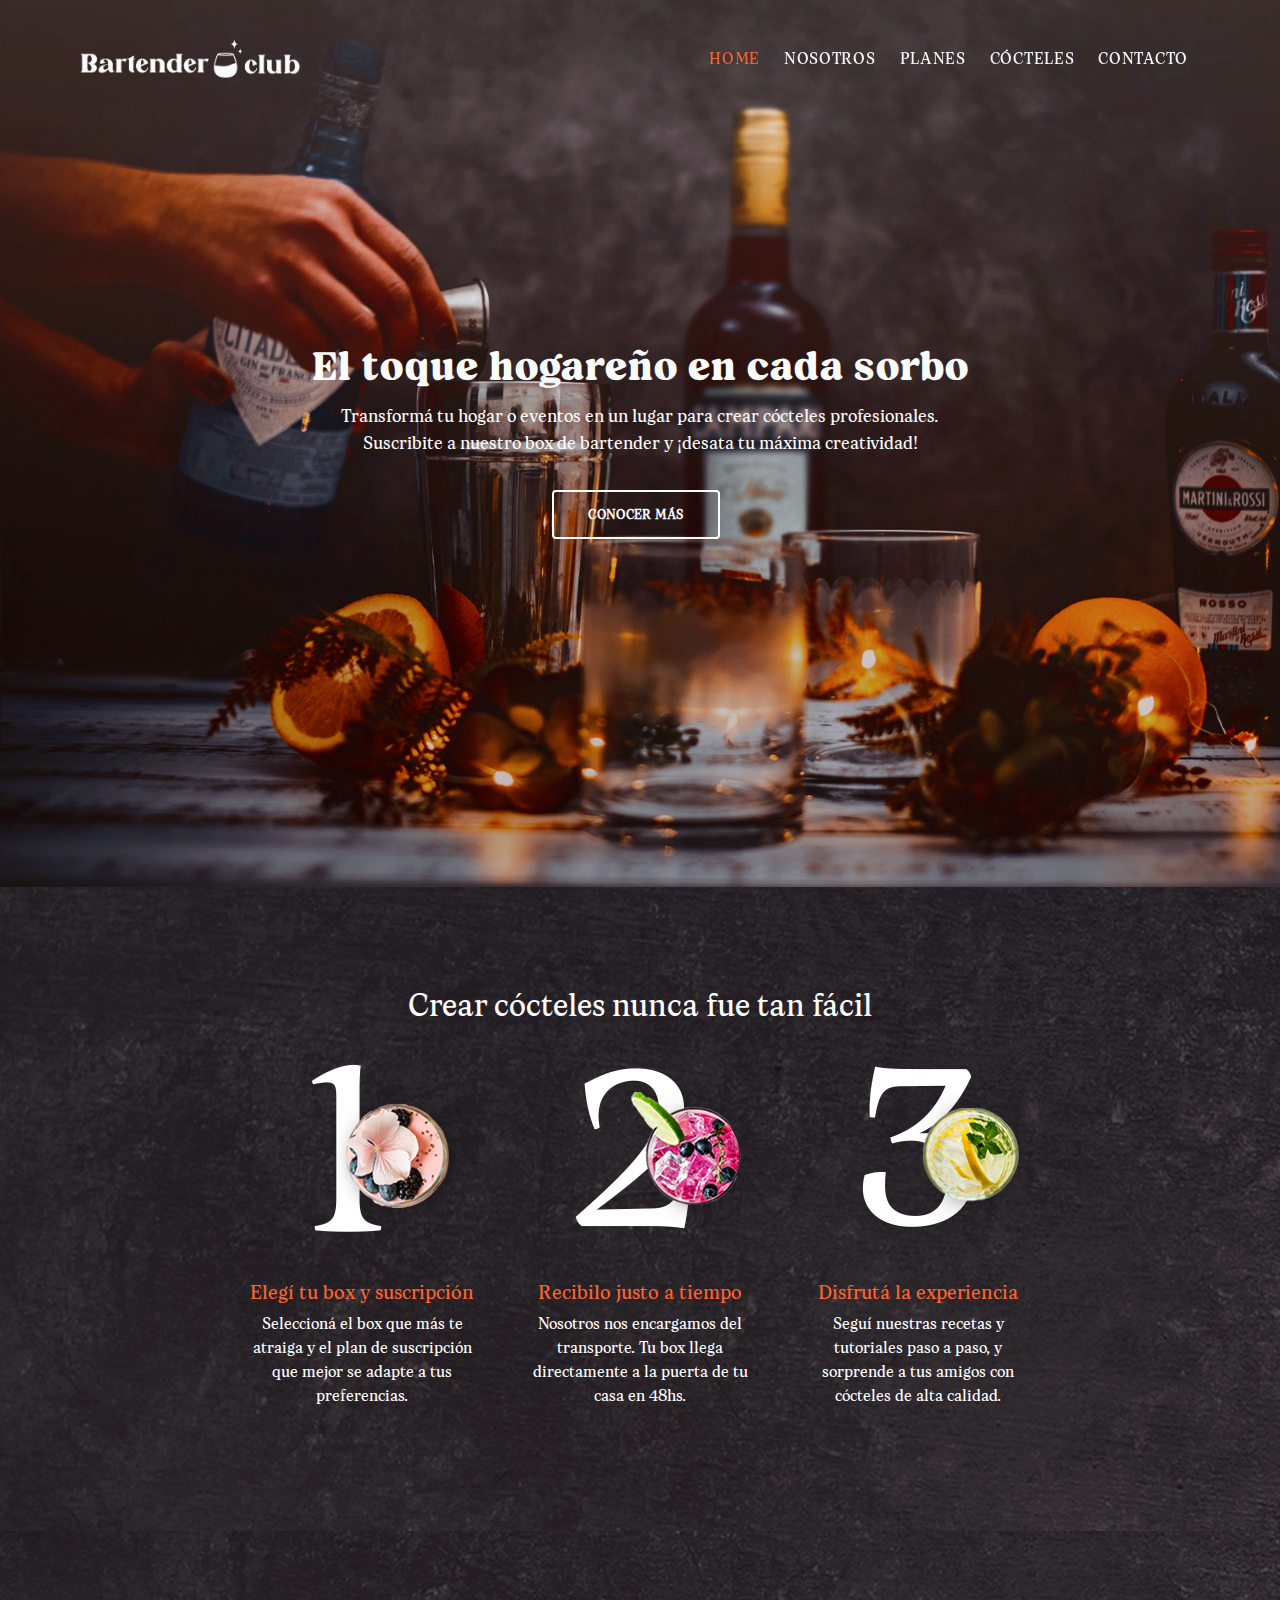
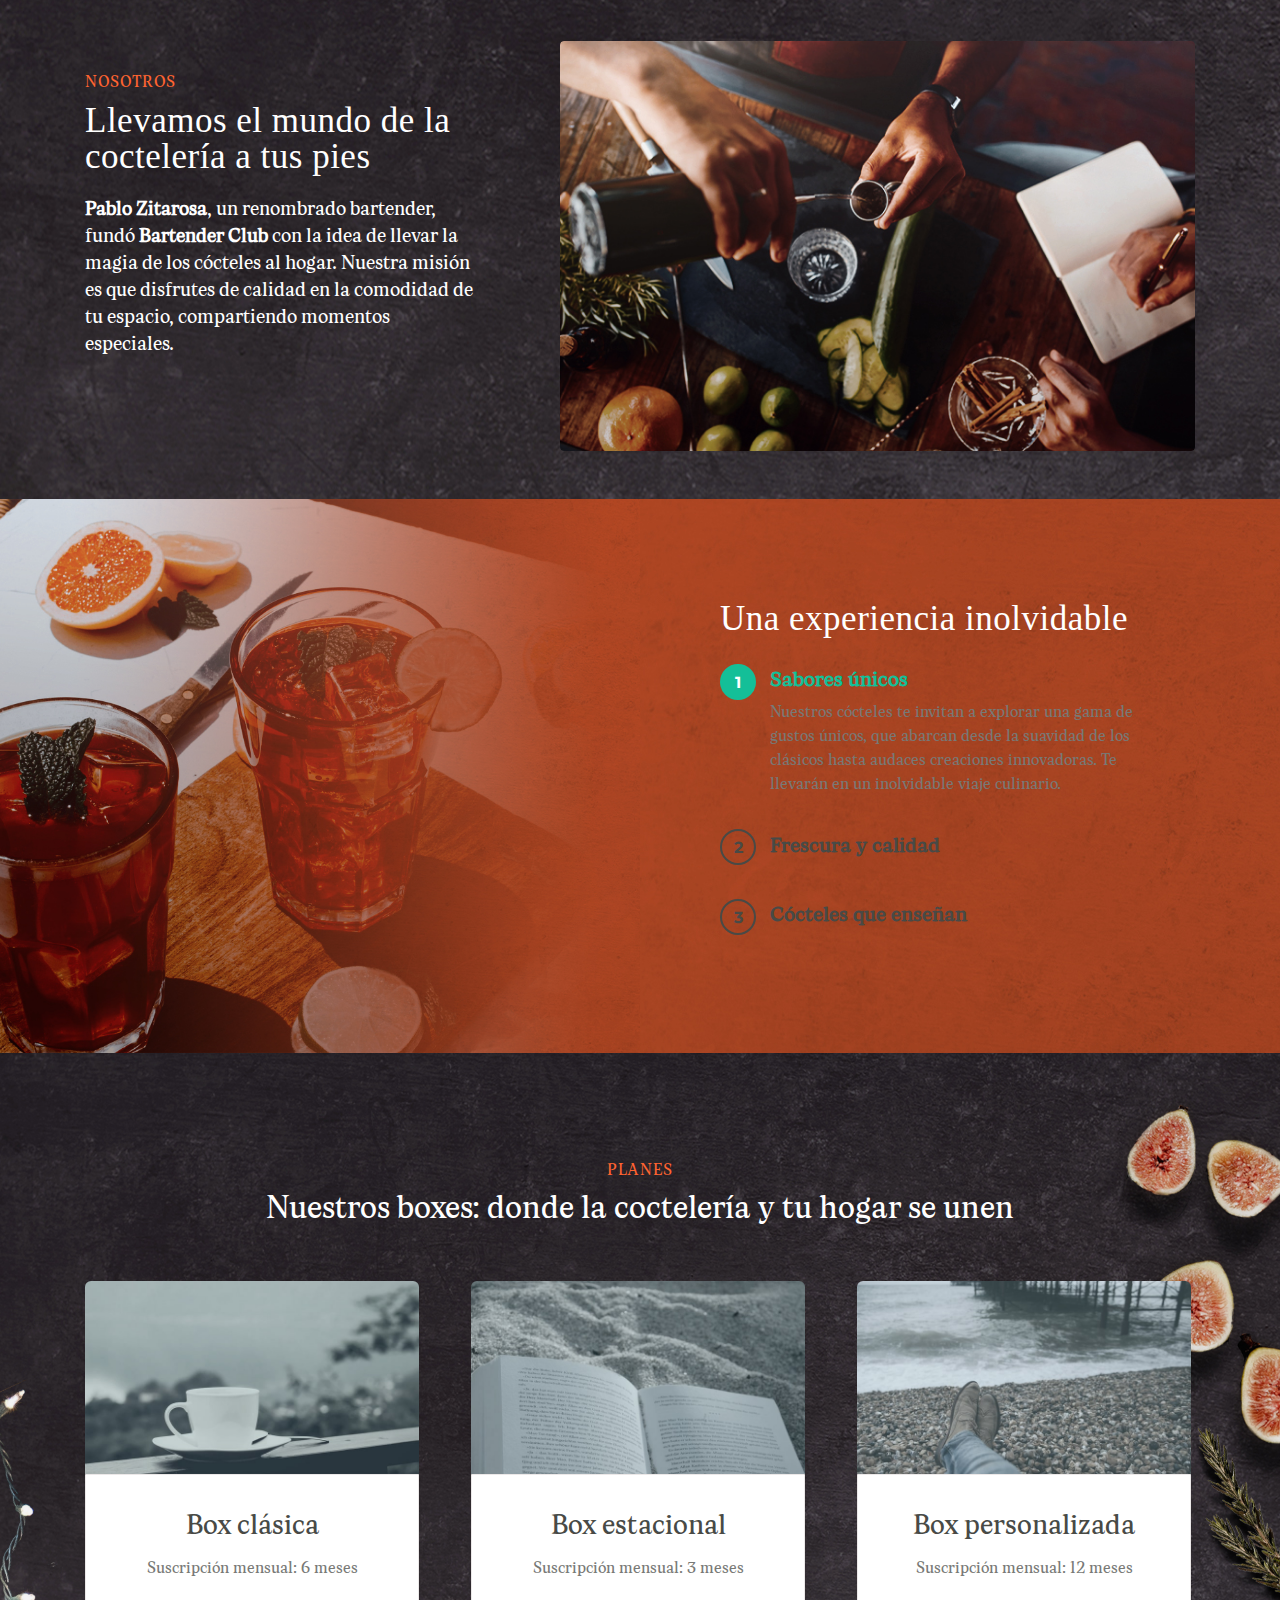
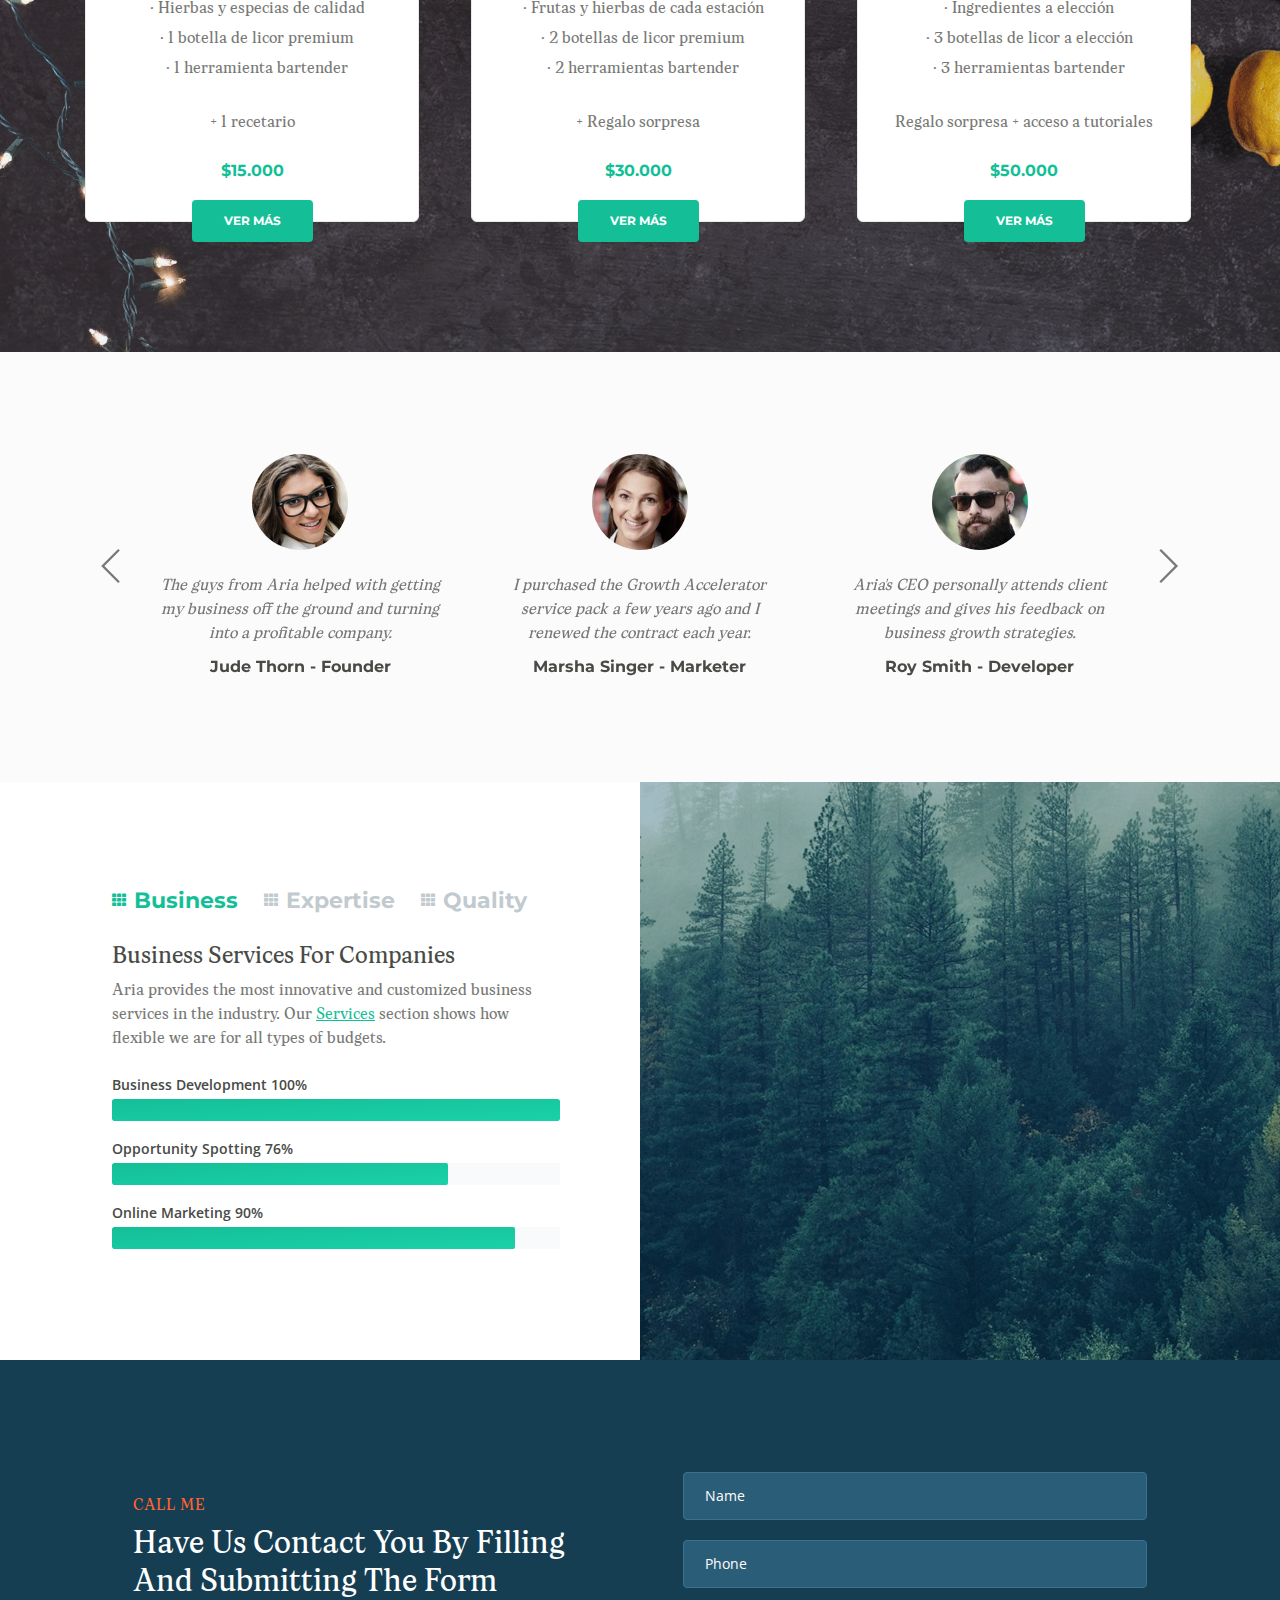
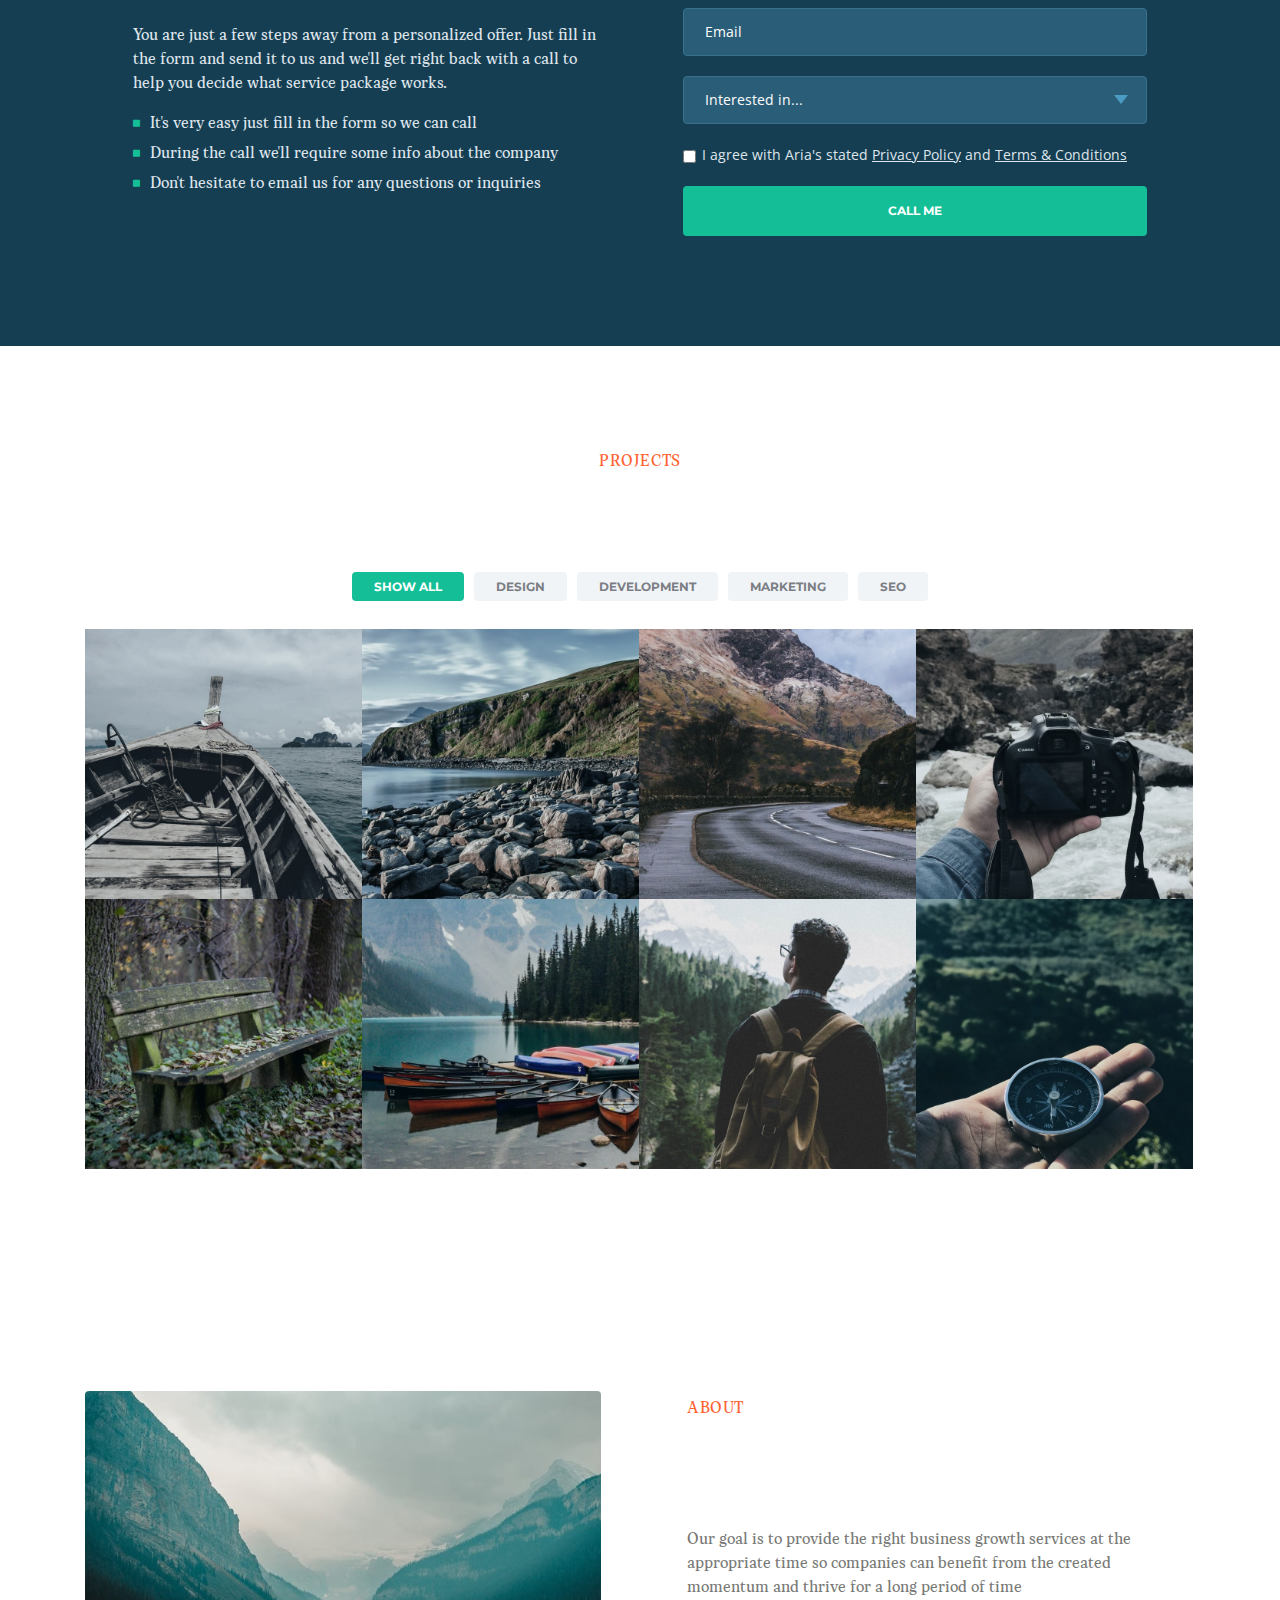
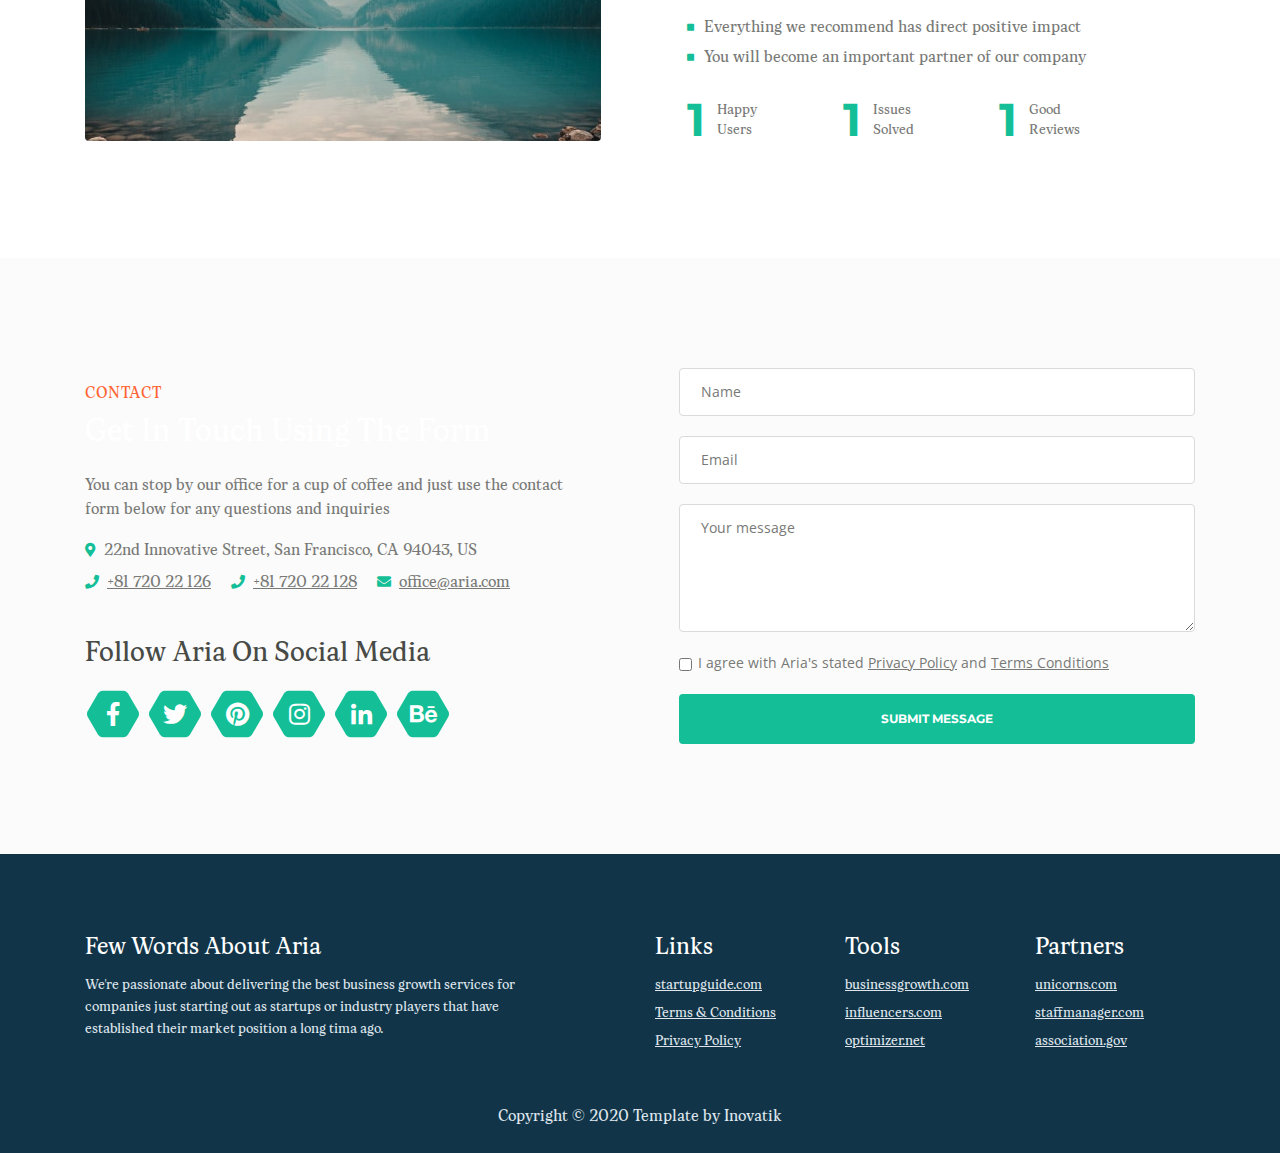
==== commit 5c977b5e: "Add files via upload" ====
--- a/index.html
+++ b/index.html
@@ -28,6 +28,31 @@
     <link href="css/swiper.css" rel="stylesheet">
 	<link href="css/magnific-popup.css" rel="stylesheet">
 	<link href="css/styles.css" rel="stylesheet">
+    <style> 
+     @font-face{
+            font-family: Blood;
+         src: url("../webfonts/Bloodorange.otf");
+            }
+            header h1{
+                letter-spacing:1px;
+                font-size: 47px;
+                color: #484a46;
+                }
+    </style>
+    
+      <style> 
+     @font-face{
+            font-family: Artusi;
+         src:url("../webfonts/Artusi-Regular.ttf");
+            }
+            header h1{
+                letter-spacing:1px;
+                font-size: 47px;
+                color: #484a46;
+                }
+    </style>
+        
+        
 	
 	<!-- Favicon  -->
     <link rel="icon" href="images/favicon.png">
--- a/css/styles.css
+++ b/css/styles.css
@@ -55,17 +55,17 @@
 body, p {
 	color: #787976; 
 	font-family: Artusi;
-    src:url(../webfonts/Artusi-Medium.ttf);
+    src:url("../webfonts/Artusi-Medium.ttf");
 }
 
 .p-large {
 	font-family: Artusi;
-    src:url(../webfonts/Artusi-Medium.ttf);
+    src:url("../webfonts/Artusi-Medium.ttf");
 }
 
 .p-small {
 	font-family: Artusi;
-    src: url(../webfonts/Artusi-Regular.ttf);
+    src: url("../webfonts/Artusi-Regular.ttf");
 }
 
 .p-heading {
@@ -83,8 +83,8 @@
 
 h1 {
 	color: #484a46;
-	font-family: Blood Orange;
-    src: url(../webfonts/Blood-Orange-Bold.otf);
+	font-family: Blood;
+    src: url("../webfonts/Bloodorange.otf");
     letter-spacing:1px;
     font-size: 47px;
 }
@@ -92,19 +92,19 @@
 h2 {
 	color: #ffff;
 	font-family: Artusi;
-    src:url(../webfonts/Artusi-Regular.ttf);
+    src:url("../webfonts/Artusi-Regular.ttf");
 }
 
 h3 {
 	color: #484a46;
 	font-family: Artusi;
-    src:url(../webfonts/Artusi-Bold.ttf);
+    src:url("../webfonts/Artusi-Bold.ttf");
 }
 
 h4 {
 	color: #484a46;
 	font-family: Artusi;
-    src:url(../webfonts/Artusi-Bold.ttf);
+    src:url("../webfonts/Artusi-Bold.ttf");
 }
 
 h5 {
@@ -151,7 +151,7 @@
 .section-title {
 	color: #FF6330;
 	font-family: Artusi;
-    src: url(../webfonts/Artusi-Regular.ttf);
+    src: url("../webfonts/Artusi-Regular.ttf");
     letter-spacing: 0.6px;
     font-weight: 300;
 }
@@ -183,7 +183,7 @@
 	color: #fff;
 	font: 700 0.75rem/0 "Montserrat", sans-serif;
     font-family: Artusi;
-    src: url(../webfonts/Artusi-Bold.ttf);
+    src: url("../webfonts/Artusi-Bold.ttf");
     letter-spacing: 0.3px;
     font-weight: 745;
     font-size: 13px;
@@ -666,7 +666,7 @@
 	background-color: #C34D27;
 	box-shadow: 0 0.0625rem 0.375rem 0 rgba(0, 0, 0, 0.1);
 	font-family: Artusi;
-    src: url(../webfonts/Artusi-Bold.ttf);
+    src: url("../webfonts/Artusi-Bold.ttf");
     font-weight: 500;
     letter-spacing: 0.7px;
 	transition: all 0.2s;
@@ -686,7 +686,7 @@
 	margin-top: 0.25rem;
 	margin-bottom: 0.25rem;
 	font: Artusi;
-    src: url(../webfonts/Artusi-Regular.ttf);
+    src: url("../webfonts/Artusi-Regular.ttf");
 	color: #fff;
 	text-decoration: none;
 }
@@ -820,7 +820,7 @@
 	margin-bottom: 2rem;
 	color: #ffffff;
     font-family: Artusi;
-    src:url(../webfonts/Artusi-Bold.ttf);
+    src:url("../webfonts/Artusi-Bold.ttf");
     font-size: 18px;
     
 }
@@ -851,7 +851,7 @@
 .basic-1 h2 {
 	margin-bottom: 1.375rem;
     font-family: Blood Orange;
-    src:url(../webfonts/Blood-Orange-Bold.otf);
+    src:url("../webfonts/Blood-Orange-Bold.otf");
     font-size: 35px;
     letter-spacing: 0.5px;
     line-height: 36px;
@@ -859,7 +859,7 @@
 
 .basic-1 p {
     font-family: Artusi;
-    src: url(../webfonts/Artusi-Regular.ttf);
+    src: url("../webfonts/Artusi-Regular.ttf");
     color: #fff;
     font-size: 19.5px;
     font-weight: 350;
@@ -1084,6 +1084,12 @@
 
 .accordion h2 {
 	margin-bottom: 1.625rem;
+    font-family: Blood Orange;
+    src:url("../webfonts/Blood-Orange-Bold.otf");
+    font-size: 35px;
+    letter-spacing: 0.5px;
+    line-height: 36px;
+    
 }
 
 .accordion .item {
@@ -1093,6 +1099,7 @@
 .accordion h4 {
 	margin-bottom: 0;
 }
+
 
 .accordion span[aria-expanded="true"] .circle-numbering,
 .accordion span[aria-expanded="false"] .circle-numbering {
@@ -1128,7 +1135,10 @@
 	margin-top: 0.125rem;
 	margin-bottom: 0.25rem;
 	color: #484a46;
-	font: 700 1.25rem/1.75rem "Montserrat", sans-serif;
+	font-family: Artusi;
+    src: url("../webfonts/Artusi-Bold.ttf");
+    font-size: 21px;
+    font-weight: 700;
 	vertical-align: middle;
 	cursor: pointer;
 	transition: all 0.2s ease;
@@ -1635,7 +1645,7 @@
 	margin-bottom: 0.75rem;
 	color: #fff;
 	font-family: Artusi;
-    src: url(../webfonts/Artusi-Regular.ttf);
+    src: url("../webfonts/Artusi-Regular.ttf");
     font-weight: 360
 }
 
@@ -2031,8 +2041,8 @@
 	}
 
 	.header h1 {
-		font-family: Blood Orange;
-        src: url(../webfonts/Blood-Orange-Bold.otf);
+		font-family: Blood;
+        src: url("../webfonts/Bloodorange.otf");
 	}
 	/* end of header */
 
@@ -2203,7 +2213,7 @@
     
     .cards-1 .col-lg-12 h2 {
         font-family: Artusi;
-        src: url(../webfonts/Artusi-Bold.ttf);
+        src: url("../webfonts/Artusi-Bold.ttf");
         font-weight: 570;
         text-align: center;
         color: #ffffff;
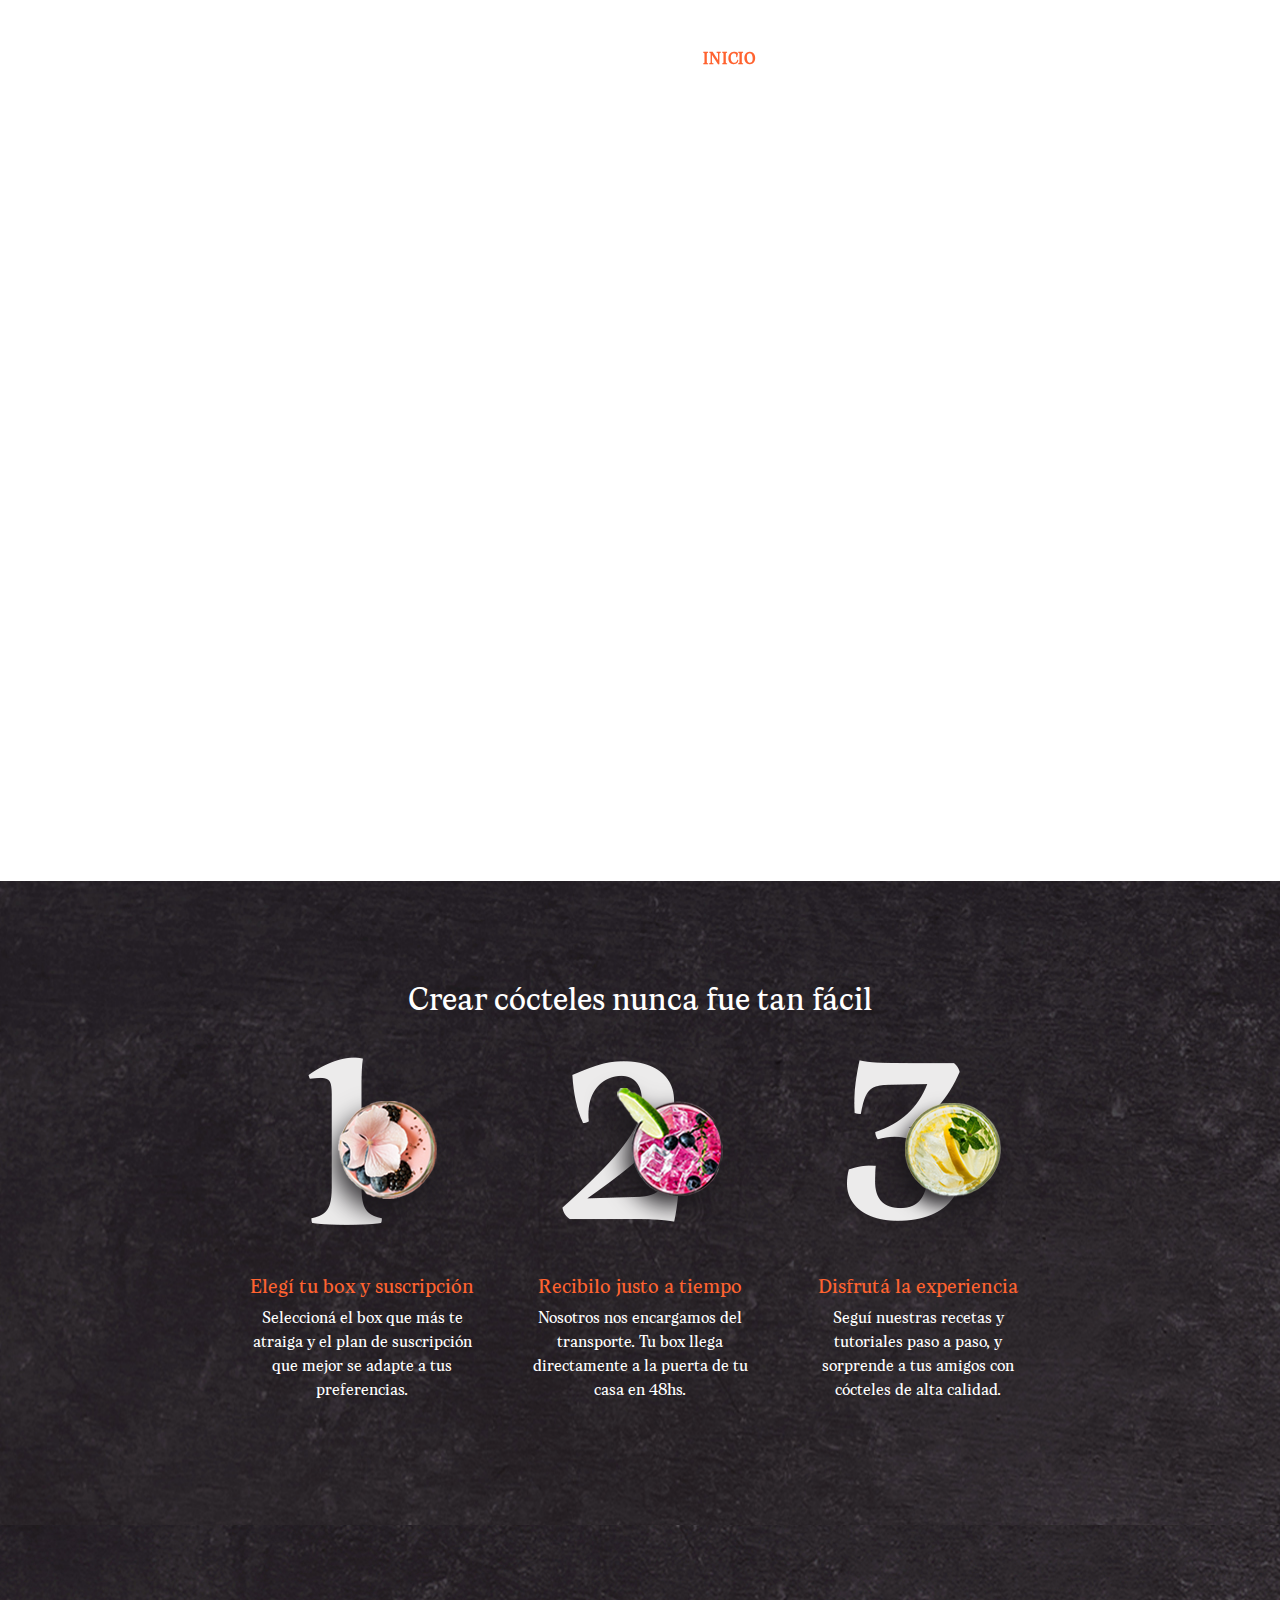
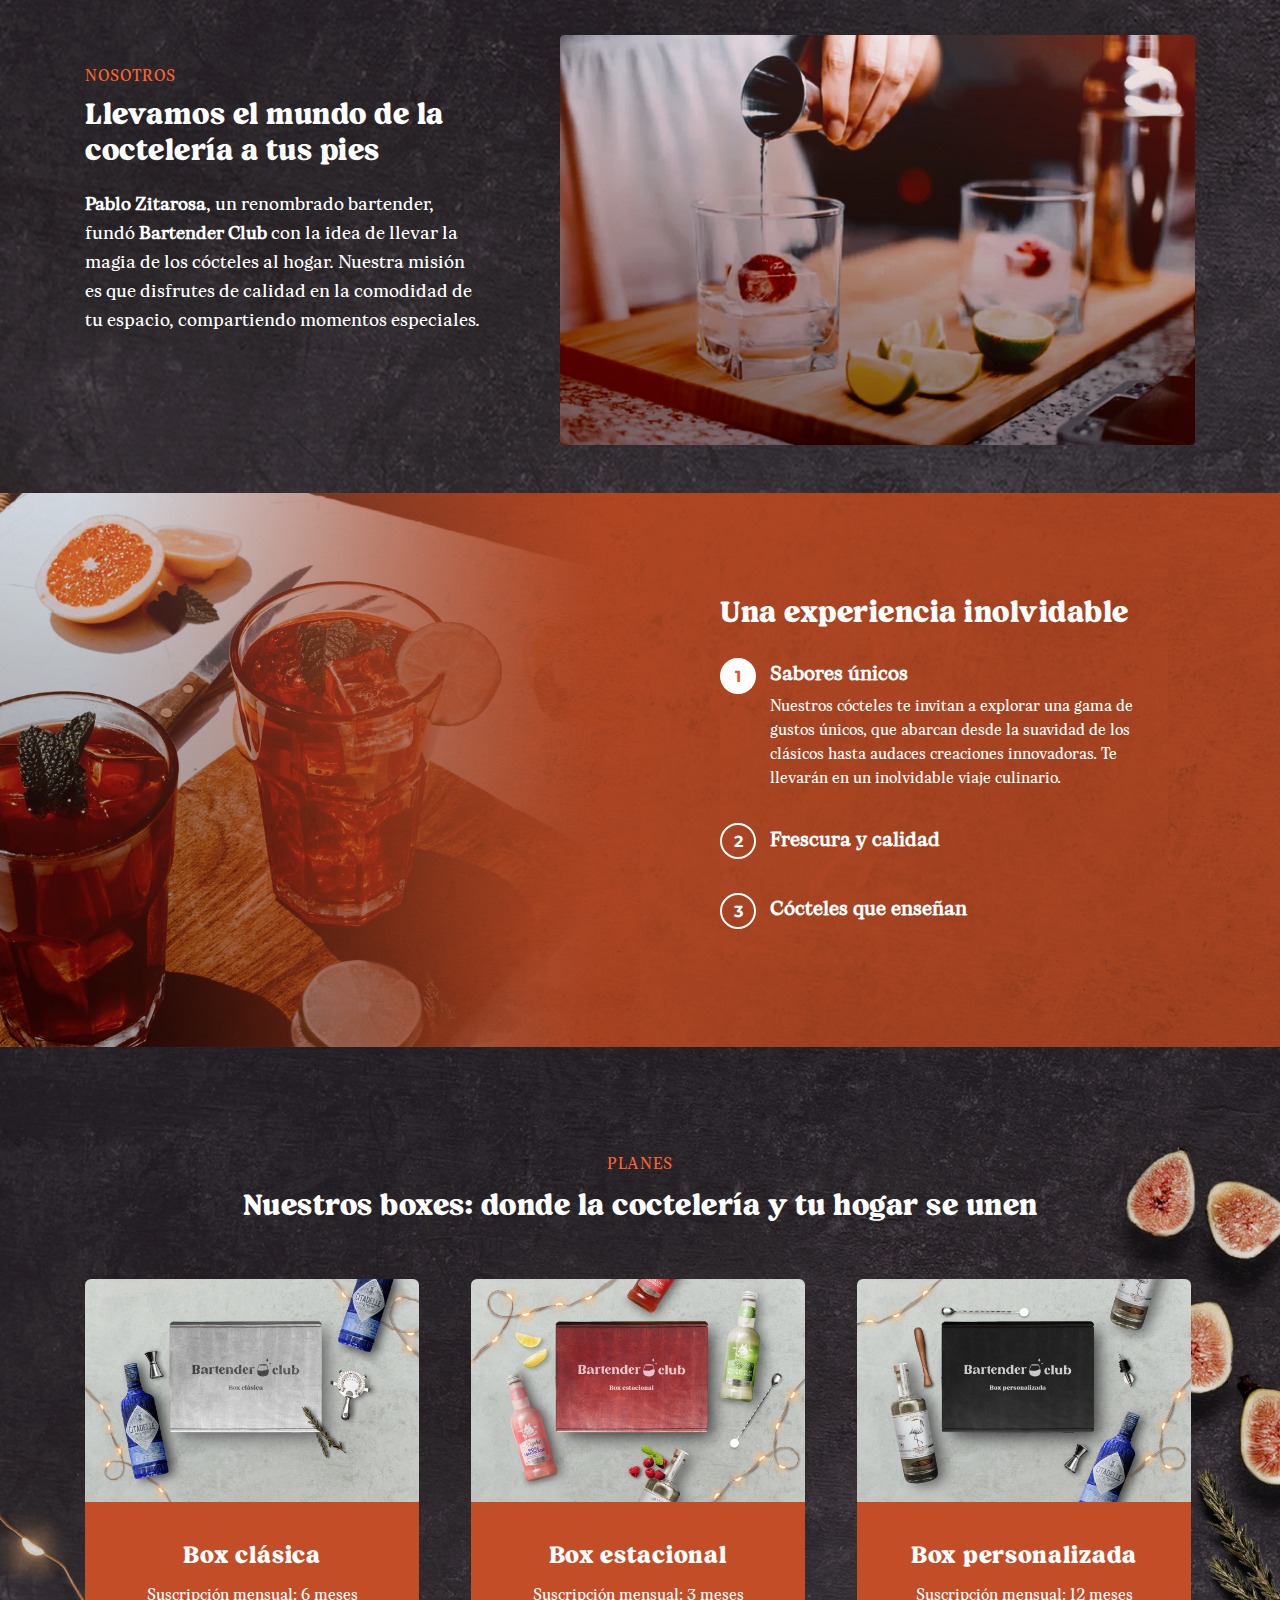
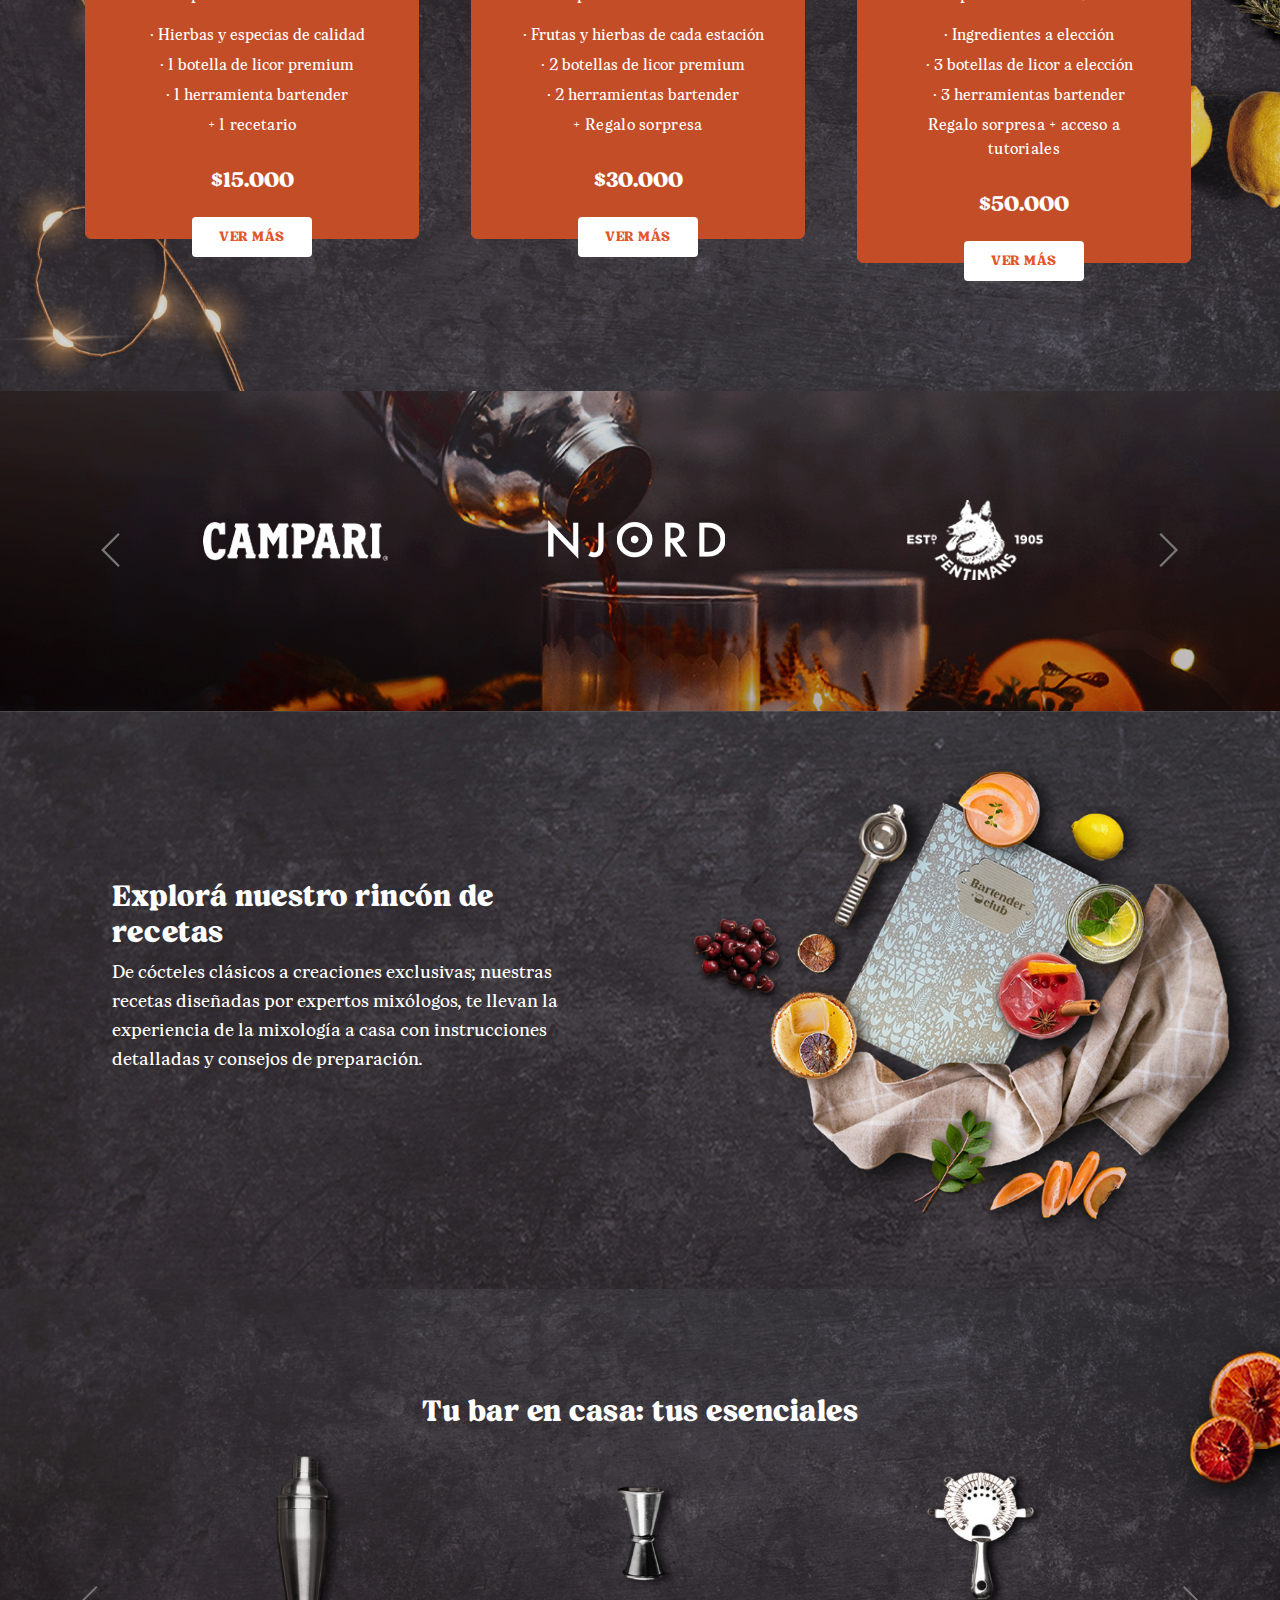
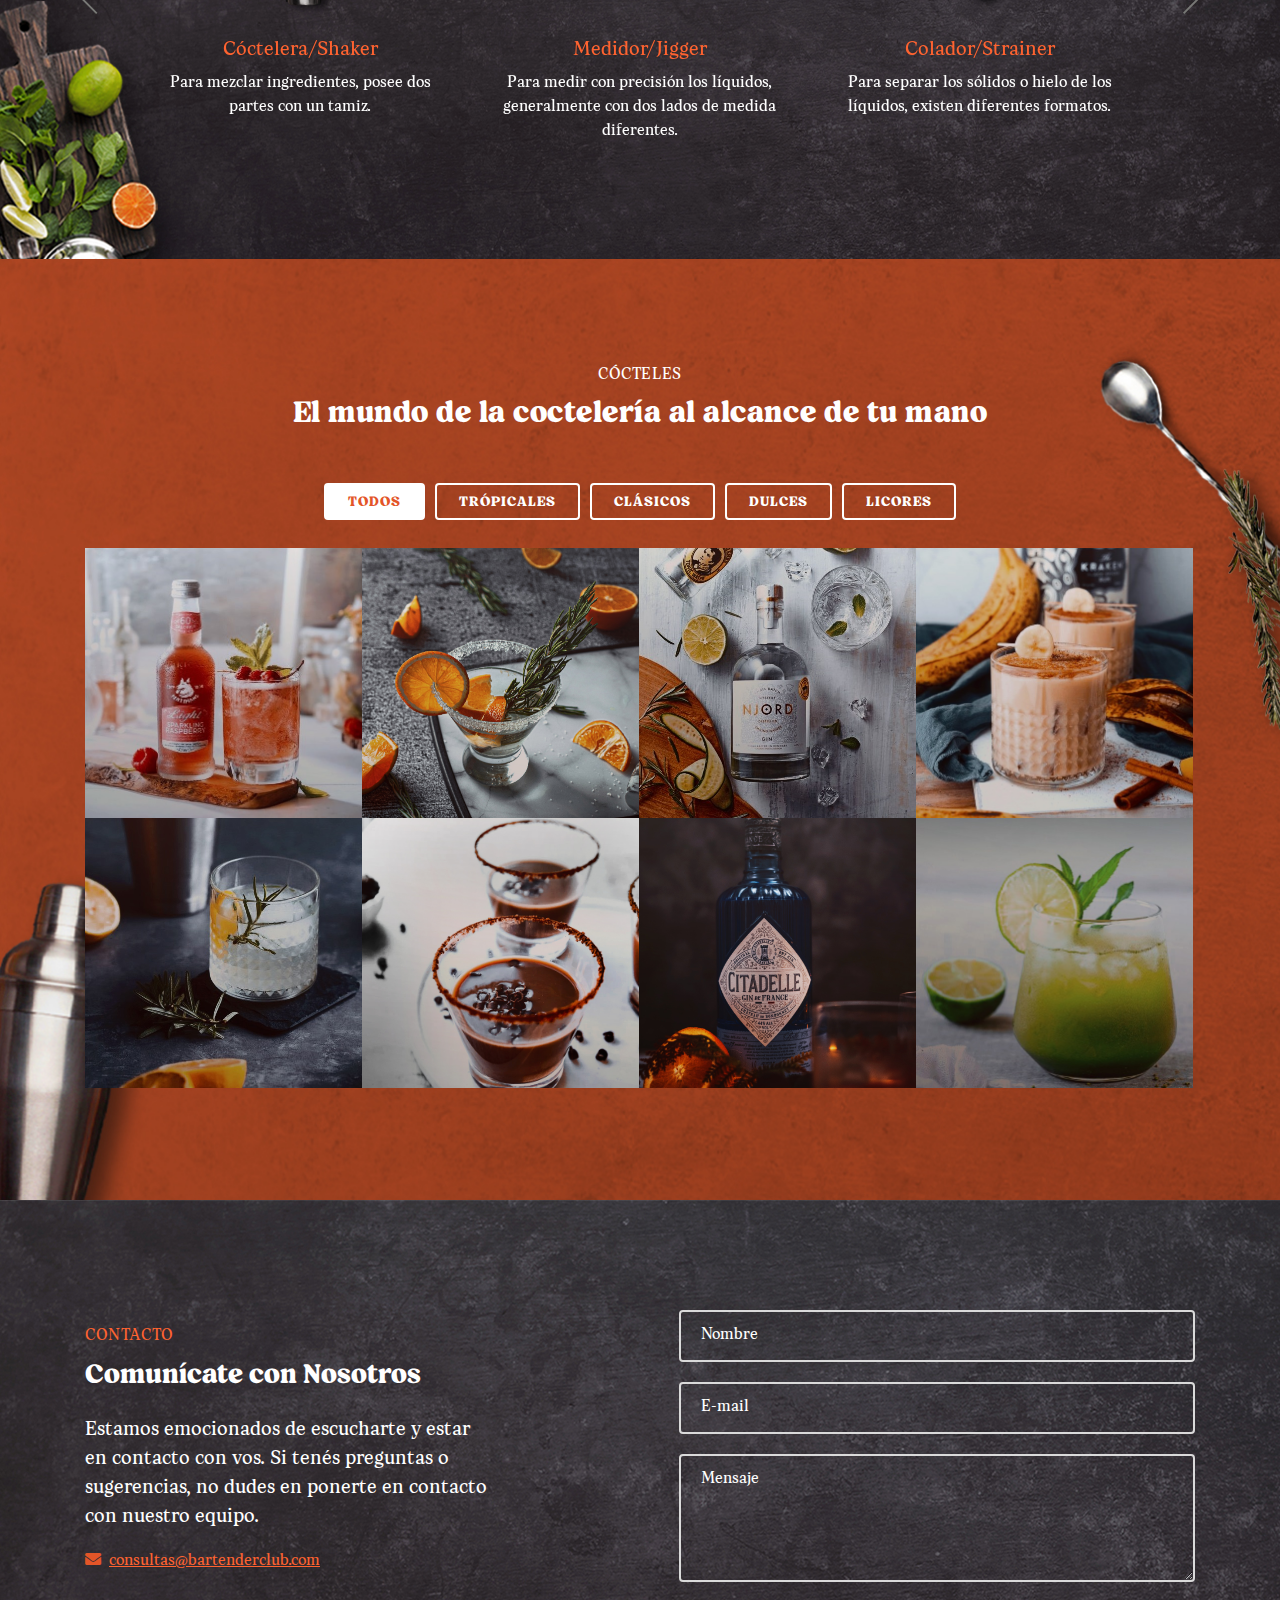
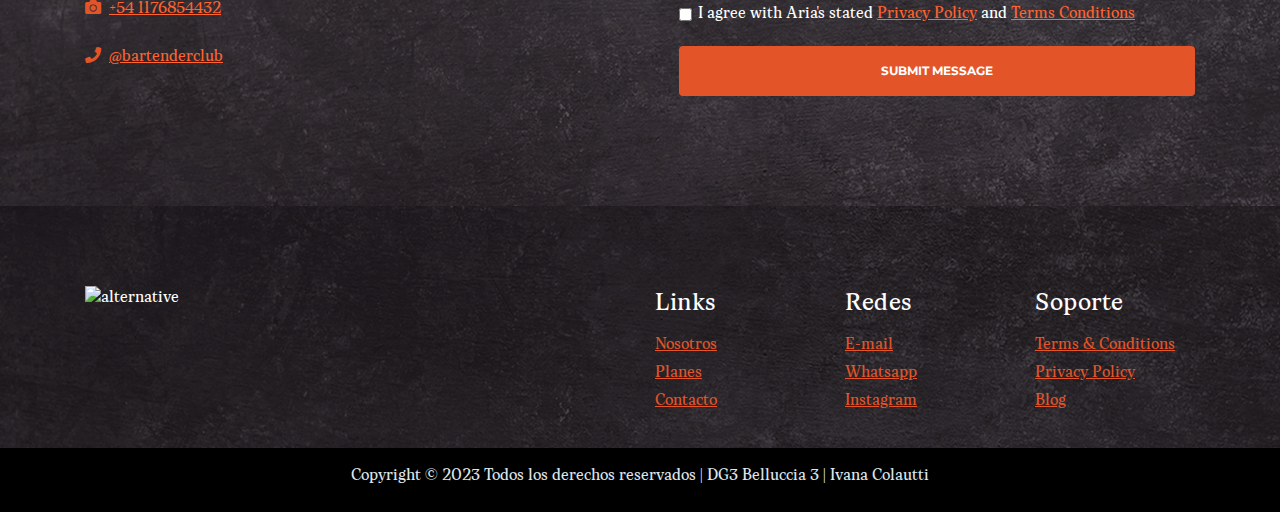
==== commit f55b516a: "Add files via upload" ====
--- a/index.html
+++ b/index.html
@@ -28,6 +28,7 @@
     <link href="css/swiper.css" rel="stylesheet">
 	<link href="css/magnific-popup.css" rel="stylesheet">
 	<link href="css/styles.css" rel="stylesheet">
+    
     <style> 
      @font-face{
             font-family: Blood;
@@ -40,21 +41,58 @@
                 }
     </style>
     
-      <style> 
+     <style> 
      @font-face{
-            font-family: Artusi;
-         src:url("../webfonts/Artusi-Regular.ttf");
+            font-family: Blood;
+         src: url("../webfonts/Bloodorange.otf");
             }
-            header h1{
-                letter-spacing:1px;
-                font-size: 47px;
-                color: #484a46;
-                }
+         
+        basic-1 h2 {
+            margin-bottom: 1.375rem;
+            font-size: 35px;
+            letter-spacing: 0.5px;
+            line-height: 36px;
     </style>
-        
-        
-	
-	<!-- Favicon  -->
+    
+   
+     <style> 
+     @font-face{
+           font-family: Artusi;
+         src: url("../webfonts/Artusi-Regular.ttf");
+         }
+         
+         basic-2 h2 {
+            margin-bottom: 1.375rem;
+            font-size: 35px;
+            letter-spacing: 0.5px;
+            line-height: 36px;
+    </style>
+    
+    <style> 
+     @font-face{
+           font-family: Artusi;
+    src:url("../webfonts/Artusi-Regular.ttf");
+         } 
+        body, p {
+	color: #fff; 
+	  </style>
+    
+    <style> 
+     @font-face{
+            font-family: Blood;
+         src: url("../webfonts/Bloodorange.otf");
+            }
+            cards-2 h3 {
+	margin-bottom: 0.75rem;
+	text-align: center;
+    font-family: Blood;
+    src: url("../webfonts/Bloodorange.otf");
+    color: #fff;
+    letter-spacing: 0.7px;
+    </style>
+    
+    
+    <!-- Favicon  -->
     <link rel="icon" href="images/favicon.png">
 </head>
 <body data-spy="scroll" data-target=".fixed-top">
@@ -88,7 +126,7 @@
         <div class="collapse navbar-collapse" id="navbarsExampleDefault">
             <ul class="navbar-nav ml-auto">
                 <li class="nav-item">
-                    <a class="nav-link page-scroll" href="#header">HOME <span class="sr-only">(current)</span></a>
+                    <a class="nav-link page-scroll" href="#header">INICIO<span class="sr-only">(current)</span></a>
                 </li>
                 <li class="nav-item">
                     <a class="nav-link page-scroll" href="#intro">NOSOTROS</a>
@@ -185,7 +223,7 @@
                 </div> <!-- end of col -->
                 <div class="col-lg-7">
                     <div class="image-container">
-                        <img class="img-fluid" src="images/Foto%20intro%202.jpg" alt="alternative">
+                        <img class="img-fluid" src="images/Foto%20intro.jpg" alt="alternative">
                     </div> <!-- end of image-container -->
                 </div> <!-- end of col -->
             </div> <!-- end of row -->
@@ -261,7 +299,7 @@
                     <!-- Card -->
                     <div class="card">
                         <div class="card-image">
-                            <img class="img-fluid" src="images/services-1.jpg" alt="alternative">
+                            <img class="img-fluid" src="images/Box%201.jpg" alt="alternative">
                         </div>
                         <div class="card-body-1">
                             <h3 class="card-title">Box clásica</h3>
@@ -276,13 +314,12 @@
                                 <li class="media">
                                     <div class="media-body">· 1 herramienta bartender</div>
                                 </li>
-                                <br>
                                 <p>+ 1 recetario</p>
                             </ul>
                             <p class="price"><span>$15.000</span></p>
                         </div>
                         <div class="button-container">
-                            <a class="btn-solid-reg page-scroll" href="#callMe">VER MÁS</a>
+                            <a class="btn-solid-reg page-scroll" href="detalle.html">VER MÁS</a>
                         </div> <!-- end of button-container -->
                     </div>
                     <!-- end of card -->
@@ -290,7 +327,7 @@
                     <!-- Card -->
                     <div class="card">
                         <div class="card-image">
-                            <img class="img-fluid" src="images/services-2.jpg" alt="alternative">
+                            <img class="img-fluid" src="images/Box%202.jpg" alt="alternative">
                         </div>
                         <div class="card-body-2">
                             <h3 class="card-title">Box estacional</h3>
@@ -305,7 +342,6 @@
                                 <li class="media">
                                     <div class="media-body">· 2 herramientas bartender</div>
                                 </li>
-                                <br>
                                <p>+ Regalo sorpresa</p>
     
                                 
@@ -313,7 +349,7 @@
                             <p class="price"><span>$30.000</span></p>
                         </div>
                         <div class="button-container">
-                            <a class="btn-solid-reg page-scroll" href="#callMe">VER MÁS</a>
+                            <a class="btn-solid-reg page-scroll" href="detalle.html">VER MÁS</a>
                         </div> <!-- end of button-container -->
                     </div>
                     <!-- end of card -->
@@ -321,7 +357,7 @@
                     <!-- Card -->
                     <div class="card">
                         <div class="card-image">
-                            <img class="img-fluid" src="images/services-3.jpg" alt="alternative">
+                            <img class="img-fluid" src="images/Box%203.jpg" alt="alternative">
                         </div>
                         <div class="card-body-3">
                             <h3 class="card-title">Box personalizada</h3>
@@ -336,13 +372,12 @@
                                   <li class="media">
                                     <div class="media-body">· 3 herramientas bartender</div>
                                 </li>
-                                <br>
                                 <p>Regalo sorpresa + acceso a tutoriales</p>
                             </ul>
                             <p class="price"><span>$50.000</span></p>
                         </div>
                         <div class="button-container">
-                            <a class="btn-solid-reg page-scroll" href="#callMe">VER MÁS</a>
+                            <a class="btn-solid-reg page-scroll" href="detalle.html">VER MÁS</a>
                         </div> <!-- end of button-container -->
                     </div>
                     <!-- end of card -->
@@ -371,10 +406,9 @@
                                 <!-- Slide -->
                                 <div class="swiper-slide">
                                     <div class="card">
-                                        <img class="card-image" src="images/testimonial-1.jpg" alt="alternative">
-                                        <div class="card-body">
-                                            <div class="testimonial-text">The guys from Aria helped with getting my business off the ground and turning into a profitable company.</div>
-                                            <div class="testimonial-author">Jude Thorn - Founder</div>
+                                        <img class="card-image" src="images/Campari.png" alt="alternative">
+                                        <div class="card-body">
+                                            
                                         </div>
                                     </div>
                                 </div> <!-- end of swiper-slide -->
@@ -383,10 +417,10 @@
                                 <!-- Slide -->
                                 <div class="swiper-slide">
                                     <div class="card">
-                                        <img class="card-image" src="images/testimonial-2.jpg" alt="alternative">
-                                        <div class="card-body">
-                                            <div class="testimonial-text">I purchased the Growth Accelerator service pack a few years ago and I renewed the contract each year. </div>
-                                            <div class="testimonial-author">Marsha Singer - Marketer</div>
+                                        <img class="card-image" src="images/NJORD.png" alt="alternative">
+                                        <div class="card-body">
+                                           
+                                    
                                         </div>
                                     </div>        
                                 </div> <!-- end of swiper-slide -->
@@ -395,10 +429,9 @@
                                 <!-- Slide -->
                                 <div class="swiper-slide">
                                     <div class="card">
-                                        <img class="card-image" src="images/testimonial-3.jpg" alt="alternative">
-                                        <div class="card-body">
-                                            <div class="testimonial-text">Aria's CEO personally attends client meetings and gives his feedback on business growth strategies.</div>
-                                            <div class="testimonial-author">Roy Smith - Developer</div>
+                                        <img class="card-image" src="images/Fentimans.png" alt="alternative">
+                                        <div class="card-body">
+                                            
                                         </div>
                                     </div>        
                                 </div> <!-- end of swiper-slide -->
@@ -407,10 +440,9 @@
                                 <!-- Slide -->
                                 <div class="swiper-slide">
                                     <div class="card">
-                                        <img class="card-image" src="images/testimonial-4.jpg" alt="alternative">
-                                        <div class="card-body">
-                                            <div class="testimonial-text">At the beginning I thought the prices are a little high for what they offer but they over deliver each and every time.</div>
-                                            <div class="testimonial-author">Ronald Spice - Owner</div>
+                                        <img class="card-image" src="images/Citadelle.png" alt="alternative">
+                                        <div class="card-body">
+                                            
                                         </div>
                                     </div>
                                 </div> <!-- end of swiper-slide -->
@@ -419,38 +451,22 @@
                                 <!-- Slide -->
                                 <div class="swiper-slide">
                                     <div class="card">
-                                        <img class="card-image" src="images/testimonial-5.jpg" alt="alternative">
-                                        <div class="card-body">
-                                            <div class="testimonial-text">I recommend Aria to every business owner or growth leader that wants to take his company to the next level.</div>
-                                            <div class="testimonial-author">Lindsay Rune - Manager</div>
+                                        <img class="card-image" src="images/MartinRossi.png" alt="alternative">
+                                        <div class="card-body">
+                                    
                                         </div>
                                     </div>        
                                 </div> <!-- end of swiper-slide -->
                                 <!-- end of slide -->
-        
-                                <!-- Slide -->
-                                <div class="swiper-slide">
-                                    <div class="card">
-                                        <img class="card-image" src="images/testimonial-6.jpg" alt="alternative">
-                                        <div class="card-body">
-                                            <div class="testimonial-text">My goals for using Aria's services seemed high when I first set them but they've met them with no problems.</div>
-                                            <div class="testimonial-author">Ann Black - Consultant</div>
-                                        </div>
-                                    </div>        
-                                </div> <!-- end of swiper-slide -->
-                                <!-- end of slide -->
-                            
+                                <!-- end of slide --> 
                             </div> <!-- end of swiper-wrapper -->
-        
                             <!-- Add Arrows -->
                             <div class="swiper-button-next"></div>
                             <div class="swiper-button-prev"></div>
                             <!-- end of add arrows -->
-        
                         </div> <!-- end of swiper-container -->
                     </div> <!-- end of sliedr-container -->
                     <!-- end of card slider -->
-
                 </div> <!-- end of col -->
             </div> <!-- end of row -->
         </div> <!-- end of container -->
@@ -463,555 +479,225 @@
 	<div class="tabs">
         <div class="area-1">
             <div class="tabs-container">
-                
-                <!-- Tabs Links -->
-                <ul class="nav nav-tabs" id="ariaTabs" role="tablist">
-                    <li class="nav-item">
-                        <a class="nav-link active" id="nav-tab-1" data-toggle="tab" href="#tab-1" role="tab" aria-controls="tab-1" aria-selected="true"><i class="fas fa-th"></i> Business</a>
-                    </li>
-                    <li class="nav-item">
-                        <a class="nav-link" id="nav-tab-2" data-toggle="tab" href="#tab-2" role="tab" aria-controls="tab-2" aria-selected="false"><i class="fas fa-th"></i> Expertise</a>
-                    </li>
-                    <li class="nav-item">
-                        <a class="nav-link" id="nav-tab-3" data-toggle="tab" href="#tab-3" role="tab" aria-controls="tab-3" aria-selected="false"><i class="fas fa-th"></i> Quality</a>
-                    </li>
-                </ul>
-                <!-- end of tabs links -->
+            
                 
                 <!-- Tabs Content -->
                 <div class="tab-content" id="ariaTabsContent">
-
                     <!-- Tab -->
                     <div class="tab-pane fade show active" id="tab-1" role="tabpanel" aria-labelledby="tab-1">
-                        <h4>Business Services For Companies</h4>
-                        <p>Aria provides the most innovative and customized business services in the industry. Our <a class="green page-scroll" href="#services">Services</a> section shows how flexible we are for all types of budgets.</p>
-                        
-                        <!-- Progress Bars -->
-                        <div class="progress-container">
-                            <div class="title">Business Development 100%</div>
-                            <div class="progress">
-                                <div class="progress-bar first" role="progressbar" aria-valuenow="0" aria-valuemin="0" aria-valuemax="100"></div>
-                            </div>
-                            <div class="title">Opportunity Spotting 76%</div>
-                            <div class="progress">
-                                <div class="progress-bar second" role="progressbar" aria-valuenow="75" aria-valuemin="0" aria-valuemax="100"></div>
-                            </div>
-                            <div class="title">Online Marketing 90%</div>
-                            <div class="progress">
-                                <div class="progress-bar third" role="progressbar" aria-valuenow="90" aria-valuemin="0" aria-valuemax="100"></div>
-                            </div>
-                        </div> <!-- end of progress-container -->
-                        <!-- end of progress bars -->
-                        
-                    </div> <!-- end of tab-pane --> 
+                        <h4>Explorá nuestro rincón de recetas</h4>
+                        <p>De cócteles clásicos a creaciones exclusivas; nuestras recetas diseñadas por expertos mixólogos, te llevan la experiencia de la mixología a casa con instrucciones detalladas y consejos de preparación.</p> </div> <!-- end of tab-pane --> 
                     <!-- end of tab -->
 
                     <!-- Tab -->
-                    <div class="tab-pane fade" id="tab-2" role="tabpanel" aria-labelledby="tab-2">
-                        <ul class="list-unstyled li-space-lg first">
-                            <li class="media">
-                                <div class="media-bullet">1</div>
-                                <div class="media-body"><strong>High quality</strong> is on top of our list when it comes to the way we deliver the services</div>
-                            </li>
-                            <li class="media">
-                                <div class="media-bullet">2</div>
-                                <div class="media-body"><strong>Maximum impact</strong> is what we look for in our actions</div>
-                            </li>
-                            <li class="media">
-                                <div class="media-bullet">3</div>
-                                <div class="media-body"><strong>Quality standards</strong> are important but meant to be exceeded</div>
-                            </li>
-                        </ul>
-                        <ul class="list-unstyled li-space-lg last">
-                            <li class="media">
-                                <div class="media-bullet">4</div>
-                                <div class="media-body"><strong>We're always looking</strong> for industry leaders to help them win their market position</div>
-                            </li>
-                            <li class="media">
-                                <div class="media-bullet">5</div>
-                                <div class="media-body"><strong>Evaluation</strong> is a key aspect of this business and important</div>
-                            </li>
-                            <li class="media">
-                                <div class="media-bullet">6</div>
-                                <div class="media-body"><strong>Ethic</strong> procedures ar alwasy at the base of everything we do</div>
-                            </li>
-                        </ul>
+                    <div class="tab-pane fade" id="tab-3" role="tabpanel" aria-labelledby="tab-3">
                     </div> <!-- end of tab-pane -->
                     <!-- end of tab -->
-
-                    <!-- Tab -->
-                    <div class="tab-pane fade" id="tab-3" role="tabpanel" aria-labelledby="tab-3">
-                        <p><strong>We strive to achieve</strong> 100% customer satisfaction for both types of customers: hiring companies and job seekers. Types of customers: <a class="green" href="#your-link">with huge potential</a></p>
-                        <p><strong>Our goal is to help</strong> your company achieve its full potential and establish long term stability for <a class="green" href="#your-link">the stakeholders</a></p>
-                        <ul class="list-unstyled li-space-lg">
-                            <li class="media">
-                                <i class="fas fa-square"></i>
-                                <div class="media-body">It's easy to get a quotation, just call our office anytime</div>
-                            </li>
-                            <li class="media">
-                                <i class="fas fa-square"></i>
-                                <div class="media-body">We'll get back to you with an initial estimate soon</div>
-                            </li>
-                            <li class="media">
-                                <i class="fas fa-square"></i>
-                                <div class="media-body">Get ready to see results even after only 30 days</div>
-                            </li>
-                            <li class="media">
-                                <i class="fas fa-square"></i>
-                                <div class="media-body">Ask for a quote and start improving your business</div>
-                            </li>
-                            <li class="media">
-                                <i class="fas fa-square"></i>
-                                <div class="media-body">Just fill out the form and we'll call you right away</div>
-                            </li>
-                        </ul>
-                    </div> <!-- end of tab-pane -->
-                    <!-- end of tab -->
-
                 </div> <!-- end of tab-content -->
                 <!-- end of tabs content -->
-
             </div> <!-- end of tabs-container -->
         </div><!-- end of area-1 on same line and no space between comments to eliminate margin white space --><div class="area-2"></div> <!-- end of area-2 -->
     </div> <!-- end of tabs -->
     <!-- end of details 2 -->
-
-
-    <!-- Call Me -->
-    <div id="callMe" class="form-1">
+    
+    
+     <!-- Testimonials 2-->
+   <div class="slider-2">
         <div class="container">
             <div class="row">
-                <div class="col-lg-6">
-                    <div class="text-container">
-                        <div class="section-title">CALL ME</div>
-                        <h2 class="white">Have Us Contact You By Filling And Submitting The Form</h2>
-                        <p class="white">You are just a few steps away from a personalized offer. Just fill in the form and send it to us and we'll get right back with a call to help you decide what service package works.</p>
-                        <ul class="list-unstyled li-space-lg white">
-                            <li class="media">
-                                <i class="fas fa-square"></i>
-                                <div class="media-body">It's very easy just fill in the form so we can call</div>
-                            </li>
-                            <li class="media">
-                                <i class="fas fa-square"></i>
-                                <div class="media-body">During the call we'll require some info about the company</div>
-                            </li>
-                            <li class="media">
-                                <i class="fas fa-square"></i>
-                                <div class="media-body">Don't hesitate to email us for any questions or inquiries</div>
-                            </li>
-                        </ul>
-                    </div>
-                </div> <!-- end of col -->
-                <div class="col-lg-6">
+                <div class="col-lg-12">
+                    <h2>Tu bar en casa: tus esenciales</h2>
+                </div> <!-- end of col -->
+            </div> <!-- end of row -->
+            <div class="row">
+                <div class="col-lg-12">
                    
-                    <!-- Call Me Form -->
-                    <form id="callMeForm" data-toggle="validator" data-focus="false">
-                        <div class="form-group">
-                            <input type="text" class="form-control-input" id="lname" name="lname" required>
-                            <label class="label-control" for="lname">Name</label>
-                            <div class="help-block with-errors"></div>
-                        </div>
-                        <div class="form-group">
-                            <input type="text" class="form-control-input" id="lphone" name="lphone" required>
-                            <label class="label-control" for="lphone">Phone</label>
-                            <div class="help-block with-errors"></div>
-                        </div>
-                        <div class="form-group">
-                            <input type="email" class="form-control-input" id="lemail" name="lemail" required>
-                            <label class="label-control" for="lemail">Email</label>
-                            <div class="help-block with-errors"></div>
-                        </div>
-                        <div class="form-group">
-                            <select class="form-control-select" id="lselect" required>
-                                <option class="select-option" value="" disabled selected>Interested in...</option>
-                                <option class="select-option" value="Off The Ground">Off The Ground</option>
-                                <option class="select-option" value="Accelerated Growth">Accelerated Growth</option>
-                                <option class="select-option" value="Market Domination">Market Domination</option>
-                            </select>
-                            <div class="help-block with-errors"></div>
-                        </div>
-                        <div class="form-group checkbox white">
-                            <input type="checkbox" id="lterms" value="Agreed-to-Terms" name="lterms" required>I agree with Aria's stated <a class="white" href="privacy-policy.html">Privacy Policy</a> and <a class="white" href="terms-conditions.html">Terms & Conditions</a>
-                            <div class="help-block with-errors"></div>
-                        </div>
-                        <div class="form-group">
-                            <button type="submit" class="form-control-submit-button">CALL ME</button>
-                        </div>
-                        <div class="form-message">
-                            <div id="lmsgSubmit" class="h3 text-center hidden"></div>
-                        </div>
-                    </form>
-                    <!-- end of call me form -->
-                    
+
+                    <!-- Card Slider -->
+                    <div class="slider-container">
+                        <div class="swiper-container card-slider">
+                            <div class="swiper-wrapper">
+                                
+                                <!-- Slide -->
+                                <div class="swiper-slide">
+                                    <div class="card">
+                                        <img class="card-image" src="images/Shaker.png" alt="alternative">
+                                        <div class="card-body">
+                                            <div class="testimonial-author">Cóctelera/Shaker</div>
+                                            <div class="testimonial-text">Para mezclar ingredientes, posee dos partes con un tamiz.</div>
+                                        </div>
+                                    </div>
+                                </div> <!-- end of swiper-slide -->
+                                <!-- end of slide -->
+        
+                                <!-- Slide -->
+                                <div class="swiper-slide">
+                                    <div class="card">
+                                        <img class="card-image" src="images/Jigger.png" alt="alternative">
+                                        <div class="card-body">
+                                             <div class="testimonial-author">Medidor/Jigger</div>
+                                            <div class="testimonial-text">Para medir con precisión los líquidos, generalmente con dos lados de medida diferentes. </div>
+                                        </div>
+                                    </div>        
+                                </div> <!-- end of swiper-slide -->
+                                <!-- end of slide -->
+        
+                                <!-- Slide -->
+                                <div class="swiper-slide">
+                                    <div class="card">
+                                        <img class="card-image" src="images/Strainer.png" alt="alternative">
+                                        <div class="card-body">
+                                             <div class="testimonial-author">Colador/Strainer</div>
+                                            <div class="testimonial-text">Para separar los sólidos o hielo de los líquidos, existen diferentes formatos.</div>
+                                        </div>
+                                    </div>        
+                                </div> <!-- end of swiper-slide -->
+                                <!-- end of slide -->
+        
+                                <!-- Slide -->
+                                <div class="swiper-slide">
+                                    <div class="card">
+                                        <img class="card-image" src="images/Bar%20spoon.png" alt="alternative">
+                                        <div class="card-body">
+                                            <div class="testimonial-author">Cuchara/Bar spoon</div>
+                                            <div class="testimonial-text">Para mezclar los cócteles dentro directamente dentro de la copa. Suelen ser finas y alargadas.</div>
+                                        </div>
+                                    </div>
+                                </div> <!-- end of swiper-slide -->
+                                <!-- end of slide -->
+        
+                                <!-- Slide -->
+                                <div class="swiper-slide">
+                                    <div class="card">
+                                        <img class="card-image" src="images/Muddler.png" alt="alternative">
+                                        <div class="card-body">
+                                            <div class="testimonial-author">Mortero y pisón/Muddler</div>
+                                            <div class="testimonial-text">Para machacar, macerar y extraer el jugo de frutas o hierbas. Pueden ser de madera, de metal o de plástico. </div>
+                                        </div>
+                                    </div>        
+                                </div> <!-- end of swiper-slide -->
+                                <!-- end of slide -->
+        
+                                <!-- Slide -->
+                                <div class="swiper-slide">
+                                    <div class="card">
+                                        <img class="card-image" src="images/Squeezer.png" alt="alternative">
+                                        <div class="card-body">
+                                            <div class="testimonial-author">Exprimidor/Squeezer</div>
+                                            <div class="testimonial-text">Para extraer el jugo de cítricos y servirlos directamente al cóctel. El más utilizados es el de tipo prensa manual. </div>
+                                        </div>
+                                    </div>        
+                                </div> <!-- end of swiper-slide -->
+                                <!-- end of slide -->
+                            
+                            </div> <!-- end of swiper-wrapper -->
+        
+                            <!-- Add Arrows -->
+                            <div class="swiper-button-next"></div>
+                            <div class="swiper-button-prev"></div>
+                            <!-- end of add arrows -->
+        
+                        </div> <!-- end of swiper-container -->
+                    </div> <!-- end of sliedr-container -->
+                    <!-- end of card slider -->
+
                 </div> <!-- end of col -->
             </div> <!-- end of row -->
         </div> <!-- end of container -->
-    </div> <!-- end of form-1 -->
-    <!-- end of call me -->
-
-
+    </div> <!-- end of slider -->
+    <!-- end of testimonials -->
+     
     <!-- Projects -->
 	<div id="projects" class="filter">
 		<div class="container">
             <div class="row">
                 <div class="col-lg-12">
-                    <div class="section-title">PROJECTS</div>
-                    <h2>Projects That We're Proud Of</h2>
+                    <div class="section-title">CÓCTELES</div>
+                    <h2>El mundo de la coctelería al alcance de tu mano</h2>
                 </div> <!-- end of col -->
             </div> <!-- end of row -->
             <div class="row">
                 <div class="col-lg-12">
                     <!-- Filter -->
                     <div class="button-group filters-button-group">
-                        <a class="button is-checked" data-filter="*"><span>SHOW ALL</span></a>
-                        <a class="button" data-filter=".design"><span>DESIGN</span></a>
-                        <a class="button" data-filter=".development"><span>DEVELOPMENT</span></a>
-                        <a class="button" data-filter=".marketing"><span>MARKETING</span></a>
-                        <a class="button" data-filter=".seo"><span>SEO</span></a>
+                        <a class="button is-checked" data-filter="*"><span>TODOS</span></a>
+                        <a class="button" data-filter=".design"><span>TRÓPICALES</span></a>
+                        <a class="button" data-filter=".development"><span>CLÁSICOS</span></a>
+                        <a class="button" data-filter=".marketing"><span>DULCES</span></a>
+                        <a class="button" data-filter=".seo"><span>LICORES</span></a>
                     </div> <!-- end of button group -->
                     <div class="grid">
                         <div class="element-item development">
-                            <a class="popup-with-move-anim" href="#project-1"><div class="element-item-overlay"><span>Online Banking</span></div><img src="images/project-1.jpg" alt="alternative"></a>
+                          <div class="element-item-overlay"><span>TRÓPICALES</span></div><img src="images/1.jpg" alt="alternative">
                         </div>
                         <div class="element-item development">
-                            <a class="popup-with-move-anim" href="#project-2"><div class="element-item-overlay"><span>Classic Industry</span></div><img src="images/project-2.jpg" alt="alternative"></a>
+                           <div class="element-item-overlay"><span>CLÁSICOS</span></div><img src="images/2.jpg" alt="alternative">
                         </div>
                         <div class="element-item design development marketing">
-                            <a class="popup-with-move-anim" href="#project-3"><div class="element-item-overlay"><span>BoomBap Audio</span></div><img src="images/project-3.jpg" alt="alternative"></a>
+                            <div class="element-item-overlay"><span>LICORES</span></div><img src="images/3.jpg" alt="alternative">
                         </div>
                         <div class="element-item design development marketing">
-                            <a class="popup-with-move-anim" href="#project-4"><div class="element-item-overlay"><span>Van Moose</span></div><img src="images/project-4.jpg" alt="alternative"></a>
+                            <div class="element-item-overlay"><span>DULCES</span></div><img src="images/4.jpg" alt="alternative">
                         </div>
                         <div class="element-item design development marketing seo">
-                            <a class="popup-with-move-anim" href="#project-5"><div class="element-item-overlay"><span>Joy Moments</span></div><img src="images/project-5.jpg" alt="alternative"></a>
+                            <div class="element-item-overlay"><span>CLÁSICOS</span></div><img src="images/5.jpg" alt="alternative">
                         </div>
                         <div class="element-item design marketing seo">
-                            <a class="popup-with-move-anim" href="#project-6"><div class="element-item-overlay"><span>Spark Events</span></div><img src="images/project-6.jpg" alt="alternative"></a>
+                            <div class="element-item-overlay"><span>DULCES</span></div><img src="images/6.jpg" alt="alternative">
                         </div>
                         <div class="element-item design marketing">
-                            <a class="popup-with-move-anim" href="#project-7"><div class="element-item-overlay"><span>Casual Wear</span></div><img src="images/project-7.jpg" alt="alternative"></a>
+                            <div class="element-item-overlay"><span>LICORES</span></div><img src="images/7.jpg" alt="alternative">
                         </div>
                         <div class="element-item design marketing">
-                            <a class="popup-with-move-anim" href="#project-8"><div class="element-item-overlay"><span>Zazoo Apps</span></div><img src="images/project-8.jpg" alt="alternative"></a>
+                            <div class="element-item-overlay"><span>TRÓPICALES</span></div><img src="images/8.jpg" alt="alternative">
                         </div>
                     </div> <!-- end of grid -->
-                    <!-- end of filter -->
-                    
+                    <!-- end of filter -->  
                 </div> <!-- end of col -->
             </div> <!-- end of row -->
 		</div> <!-- end of container -->
     </div> <!-- end of filter -->
     <!-- end of projects -->
 
-
-    <!-- Project Lightboxes -->
-    <!-- Lightbox -->
-    <div id="project-1" class="lightbox-basic zoom-anim-dialog mfp-hide">
-        <div class="row">
-            <button title="Close (Esc)" type="button" class="mfp-close x-button">×</button>
-            <div class="col-lg-8">
-                <img class="img-fluid" src="images/project-1.jpg" alt="alternative">
-            </div> <!-- end of col -->
-            <div class="col-lg-4">
-                <h3>Online Banking</h3>
-                <hr class="line-heading">
-                <h6>Strategy Development</h6>
-                <p>Need a solid foundation for your business growth plans? Aria will help you manage sales and meet your current needs</p>
-                <p>By offering the best professional services and quality products in the market. Don't hesitate and get in touch with us.</p>
-                <div class="testimonial-container">
-                    <p class="testimonial-text">Need a solid foundation for your business growth plans? Aria will help you manage sales and meet your current requirements.</p>
-                    <p class="testimonial-author">General Manager</p>
-                </div>
-                <a class="btn-solid-reg" href="#your-link">DETAILS</a> <a class="btn-outline-reg mfp-close as-button" href="#projects">BACK</a> 
-            </div> <!-- end of col -->
-        </div> <!-- end of row -->
-    </div> <!-- end of lightbox-basic -->
-    <!-- end of lightbox -->
-
-    <!-- Lightbox -->
-    <div id="project-2" class="lightbox-basic zoom-anim-dialog mfp-hide">
-        <div class="row">
-            <button title="Close (Esc)" type="button" class="mfp-close x-button">×</button>
-            <div class="col-lg-8">
-                <img class="img-fluid" src="images/project-2.jpg" alt="alternative">
-            </div> <!-- end of col -->
-            <div class="col-lg-4">
-                <h3>Classic Industry</h3>
-                <hr class="line-heading">
-                <h6>Strategy Development</h6>
-                <p>Need a solid foundation for your business growth plans? Aria will help you manage sales and meet your current needs</p>
-                <p>By offering the best professional services and quality products in the market. Don't hesitate and get in touch with us.</p>
-                <div class="testimonial-container">
-                    <p class="testimonial-text">Need a solid foundation for your business growth plans? Aria will help you manage sales and meet your current requirements.</p>
-                    <p class="testimonial-author">General Manager</p>
-                </div>
-                <a class="btn-solid-reg" href="#your-link">DETAILS</a> <a class="btn-outline-reg mfp-close as-button" href="#projects">BACK</a> 
-            </div> <!-- end of col -->
-        </div> <!-- end of row -->
-    </div> <!-- end of lightbox-basic -->
-    <!-- end of lightbox -->
-
-    <!-- Lightbox -->
-    <div id="project-3" class="lightbox-basic zoom-anim-dialog mfp-hide">
-        <div class="row">
-            <button title="Close (Esc)" type="button" class="mfp-close x-button">×</button>
-            <div class="col-lg-8">
-                <img class="img-fluid" src="images/project-3.jpg" alt="alternative">
-            </div> <!-- end of col -->
-            <div class="col-lg-4">
-                <h3>BoomBap Audio</h3>
-                <hr class="line-heading">
-                <h6>Strategy Development</h6>
-                <p>Need a solid foundation for your business growth plans? Aria will help you manage sales and meet your current needs</p>
-                <p>By offering the best professional services and quality products in the market. Don't hesitate and get in touch with us.</p>
-                <div class="testimonial-container">
-                    <p class="testimonial-text">Need a solid foundation for your business growth plans? Aria will help you manage sales and meet your current requirements.</p>
-                    <p class="testimonial-author">General Manager</p>
-                </div>
-                <a class="btn-solid-reg" href="#your-link">DETAILS</a> <a class="btn-outline-reg mfp-close as-button" href="#projects">BACK</a> 
-            </div> <!-- end of col -->
-        </div> <!-- end of row -->
-    </div> <!-- end of lightbox-basic -->
-    <!-- end of lightbox -->
-
-    <!-- Lightbox -->
-    <div id="project-4" class="lightbox-basic zoom-anim-dialog mfp-hide">
-        <div class="row">
-            <button title="Close (Esc)" type="button" class="mfp-close x-button">×</button>
-            <div class="col-lg-8">
-                <img class="img-fluid" src="images/project-4.jpg" alt="alternative">
-            </div> <!-- end of col -->
-            <div class="col-lg-4">
-                <h3>Van Moose</h3>
-                <hr class="line-heading">
-                <h6>Strategy Development</h6>
-                <p>Need a solid foundation for your business growth plans? Aria will help you manage sales and meet your current needs</p>
-                <p>By offering the best professional services and quality products in the market. Don't hesitate and get in touch with us.</p>
-                <div class="testimonial-container">
-                    <p class="testimonial-text">Need a solid foundation for your business growth plans? Aria will help you manage sales and meet your current requirements.</p>
-                    <p class="testimonial-author">General Manager</p>
-                </div>
-                <a class="btn-solid-reg" href="#your-link">DETAILS</a> <a class="btn-outline-reg mfp-close as-button" href="#projects">BACK</a> 
-            </div> <!-- end of col -->
-        </div> <!-- end of row -->
-    </div> <!-- end of lightbox-basic -->
-    <!-- end of lightbox -->
-
-    <!-- Lightbox -->
-    <div id="project-5" class="lightbox-basic zoom-anim-dialog mfp-hide">
-        <div class="row">
-            <button title="Close (Esc)" type="button" class="mfp-close x-button">×</button>
-            <div class="col-lg-8">
-                <img class="img-fluid" src="images/project-5.jpg" alt="alternative">
-            </div> <!-- end of col -->
-            <div class="col-lg-4">
-                <h3>Joy Moments</h3>
-                <hr class="line-heading">
-                <h6>Strategy Development</h6>
-                <p>Need a solid foundation for your business growth plans? Aria will help you manage sales and meet your current needs</p>
-                <p>By offering the best professional services and quality products in the market. Don't hesitate and get in touch with us.</p>
-                <div class="testimonial-container">
-                    <p class="testimonial-text">Need a solid foundation for your business growth plans? Aria will help you manage sales and meet your current requirements.</p>
-                    <p class="testimonial-author">General Manager</p>
-                </div>
-                <a class="btn-solid-reg" href="#your-link">DETAILS</a> <a class="btn-outline-reg mfp-close as-button" href="#projects">BACK</a> 
-            </div> <!-- end of col -->
-        </div> <!-- end of row -->
-    </div> <!-- end of lightbox-basic -->
-    <!-- end of lightbox -->
-
-    <!-- Lightbox -->
-    <div id="project-6" class="lightbox-basic zoom-anim-dialog mfp-hide">
-        <div class="row">
-            <button title="Close (Esc)" type="button" class="mfp-close x-button">×</button>
-            <div class="col-lg-8">
-                <img class="img-fluid" src="images/project-6.jpg" alt="alternative">
-            </div> <!-- end of col -->
-            <div class="col-lg-4">
-                <h3>Spark Events</h3>
-                <hr class="line-heading">
-                <h6>Strategy Development</h6>
-                <p>Need a solid foundation for your business growth plans? Aria will help you manage sales and meet your current needs</p>
-                <p>By offering the best professional services and quality products in the market. Don't hesitate and get in touch with us.</p>
-                <div class="testimonial-container">
-                    <p class="testimonial-text">Need a solid foundation for your business growth plans? Aria will help you manage sales and meet your current requirements.</p>
-                    <p class="testimonial-author">General Manager</p>
-                </div>
-                <a class="btn-solid-reg" href="#your-link">DETAILS</a> <a class="btn-outline-reg mfp-close as-button" href="#projects">BACK</a> 
-            </div> <!-- end of col -->
-        </div> <!-- end of row -->
-    </div> <!-- end of lightbox-basic -->
-    <!-- end of lightbox -->
-
-    <!-- Lightbox -->
-    <div id="project-7" class="lightbox-basic zoom-anim-dialog mfp-hide">
-        <div class="row">
-            <button title="Close (Esc)" type="button" class="mfp-close x-button">×</button>
-            <div class="col-lg-8">
-                <img class="img-fluid" src="images/project-7.jpg" alt="alternative">
-            </div> <!-- end of col -->
-            <div class="col-lg-4">
-                <h3>Casual Wear</h3>
-                <hr class="line-heading">
-                <h6>Strategy Development</h6>
-                <p>Need a solid foundation for your business growth plans? Aria will help you manage sales and meet your current needs</p>
-                <p>By offering the best professional services and quality products in the market. Don't hesitate and get in touch with us.</p>
-                <div class="testimonial-container">
-                    <p class="testimonial-text">Need a solid foundation for your business growth plans? Aria will help you manage sales and meet your current requirements.</p>
-                    <p class="testimonial-author">General Manager</p>
-                </div>
-                <a class="btn-solid-reg" href="#your-link">DETAILS</a> <a class="btn-outline-reg mfp-close as-button" href="#projects">BACK</a> 
-            </div> <!-- end of col -->
-        </div> <!-- end of row -->
-    </div> <!-- end of lightbox-basic -->
-    <!-- end of lightbox -->
-
-    <!-- Lightbox -->
-    <div id="project-8" class="lightbox-basic zoom-anim-dialog mfp-hide">
-        <div class="row">
-            <button title="Close (Esc)" type="button" class="mfp-close x-button">×</button>
-            <div class="col-lg-8">
-                <img class="img-fluid" src="images/project-8.jpg" alt="alternative">
-            </div> <!-- end of col -->
-            <div class="col-lg-4">
-                <h3>Zazoo Apps</h3>
-                <hr class="line-heading">
-                <h6>Strategy Development</h6>
-                <p>Need a solid foundation for your business growth plans? Aria will help you manage sales and meet your current needs</p>
-                <p>By offering the best professional services and quality products in the market. Don't hesitate and get in touch with us.</p>
-                <div class="testimonial-container">
-                    <p class="testimonial-text">Need a solid foundation for your business growth plans? Aria will help you manage sales and meet your current requirements.</p>
-                    <p class="testimonial-author">General Manager</p>
-                </div>
-                <a class="btn-solid-reg" href="#your-link">DETAILS</a> <a class="btn-outline-reg mfp-close as-button" href="#projects">BACK</a> 
-            </div> <!-- end of col -->
-        </div> <!-- end of row -->
-    </div> <!-- end of lightbox-basic -->
-    <!-- end of lightbox -->
-    <!-- end of project lightboxes -->
-
-    <!-- About -->
-    <div id="about" class="counter">
-        <div class="container">
-            <div class="row">
-                <div class="col-lg-5 col-xl-6">
-                    <div class="image-container">
-                        <img class="img-fluid" src="images/about.jpg" alt="alternative">
-                    </div> <!-- end of image-container -->
-                </div> <!-- end of col -->
-                <div class="col-lg-7 col-xl-6">
-                    <div class="text-container">
-                        <div class="section-title">ABOUT</div>
-                        <h2>We're Passionate About Delivering Growth Services</h2>
-                        <p>Our goal is to provide the right business growth services at the appropriate time so companies can benefit from the created momentum and thrive for a long period of time</p>
-                        <ul class="list-unstyled li-space-lg">
-                            <li class="media">
-                                <i class="fas fa-square"></i>
-                                <div class="media-body">Everything we recommend has direct positive impact</div>
-                            </li>
-                            <li class="media">
-                                <i class="fas fa-square"></i>
-                                <div class="media-body">You will become an important partner of our company</div>
-                            </li>
-                        </ul>
-
-                        <!-- Counter -->
-                        <div id="counter">
-                            <div class="cell">
-                                <div class="counter-value number-count" data-count="231">1</div>
-                                <div class="counter-info">Happy<br>Users</div>
-                            </div>
-                            <div class="cell">
-                                <div class="counter-value number-count" data-count="121">1</div>
-                                <div class="counter-info">Issues<br>Solved</div>
-                            </div>
-                            <div class="cell">
-                                <div class="counter-value number-count" data-count="159">1</div>
-                                <div class="counter-info">Good<br>Reviews</div>
-                            </div>
-                        </div>
-                        <!-- end of counter -->
-
-                    </div> <!-- end of text-container -->      
-                </div> <!-- end of col -->
-            </div> <!-- end of row -->
-        </div> <!-- end of container -->
-    </div> <!-- end of counter -->
-    <!-- end of about -->
-
-
     <!-- Contact -->
     <div id="contact" class="form-2">
         <div class="container">
             <div class="row">
                 <div class="col-lg-6">
                     <div class="text-container">
-                        <div class="section-title">CONTACT</div>
-                        <h2>Get In Touch Using The Form</h2>
-                        <p>You can stop by our office for a cup of coffee and just use the contact form below for any questions and inquiries</p>
+                        <div class="section-title">CONTACTO</div>
+                        <h2>Comunícate con Nosotros</h2>
+                        <p>Estamos emocionados de escucharte y estar <br>en contacto con vos. Si tenés preguntas o<br> sugerencias, no dudes en ponerte en contacto <br>con nuestro equipo.</p>
                         <ul class="list-unstyled li-space-lg">
-                            <li class="address"><i class="fas fa-map-marker-alt"></i>22nd Innovative Street, San Francisco, CA 94043, US</li>
-                            <li><i class="fas fa-phone"></i><a href="tel:003024630820">+81 720 22 126</a></li>
-                            <li><i class="fas fa-phone"></i><a href="tel:003024630820">+81 720 22 128</a></li>
-                            <li><i class="fas fa-envelope"></i><a href="mailto:office@aria.com">office@aria.com</a></li>
+                            <li><i class="fas fa-envelope"></i><a href="tel:003024630820">consultas@bartenderclub.com</a></li>
+                          </ul>
+                        
+                        <ul class="list-unstyled li-space-lg">
+                            <li><i class="fas fa-camera"></i><a href="tel:003024630820">+54  1176854432</a></li>
                         </ul>
-                        <h3>Follow Aria On Social Media</h3>
-
-                        <span class="fa-stack">
-                            <a href="#your-link">
-                                <span class="hexagon"></span>
-                                <i class="fab fa-facebook-f fa-stack-1x"></i>
-                            </a>
-                        </span>
-                        <span class="fa-stack">
-                            <a href="#your-link">
-                                <span class="hexagon"></span>
-                                <i class="fab fa-twitter fa-stack-1x"></i>
-                            </a>
-                        </span>
-                        <span class="fa-stack">
-                            <a href="#your-link">
-                                <span class="hexagon"></span>
-                                <i class="fab fa-pinterest fa-stack-1x"></i>
-                            </a>
-                        </span>
-                        <span class="fa-stack">
-                            <a href="#your-link">
-                                <span class="hexagon"></span>
-                                <i class="fab fa-instagram fa-stack-1x"></i>
-                            </a>
-                        </span>
-                        <span class="fa-stack">
-                            <a href="#your-link">
-                                <span class="hexagon"></span>
-                                <i class="fab fa-linkedin-in fa-stack-1x"></i>
-                            </a>
-                        </span>
-                        <span class="fa-stack">
-                            <a href="#your-link">
-                                <span class="hexagon"></span>
-                                <i class="fab fa-behance fa-stack-1x"></i>
-                            </a>
-                        </span>
-                    </div> <!-- end of text-container -->
+                        <ul class="list-unstyled li-space-lg">
+                            <li><i class="fas fa-phone"></i><a href="mailto:office@aria.com">@bartenderclub</a></li>
+                        </ul>
+        </div> <!-- end of text-container -->
                 </div> <!-- end of col -->
                 <div class="col-lg-6">
+                    
                     
                     <!-- Contact Form -->
                     <form id="contactForm" data-toggle="validator" data-focus="false">
                         <div class="form-group">
                             <input type="text" class="form-control-input" id="cname" required>
-                            <label class="label-control" for="cname">Name</label>
+                            <label class="label-control" for="cname">Nombre</label>
                             <div class="help-block with-errors"></div>
                         </div>
                         <div class="form-group">
                             <input type="email" class="form-control-input" id="cemail" required>
-                            <label class="label-control" for="cemail">Email</label>
+                            <label class="label-control" for="cemail">E-mail</label>
                             <div class="help-block with-errors"></div>
                         </div>
                         <div class="form-group">
                             <textarea class="form-control-textarea" id="cmessage" required></textarea>
-                            <label class="label-control" for="cmessage">Your message</label>
+                            <label class="label-control" for="cmessage">Mensaje</label>
                             <div class="help-block with-errors"></div>
                         </div>
                         <div class="form-group checkbox">
@@ -1040,8 +726,7 @@
             <div class="row">
                 <div class="col-md-6">
                     <div class="text-container about">
-                        <h4>Few Words About Aria</h4>
-                        <p class="white">We're passionate about delivering the best business growth services for companies just starting out as startups or industry players that have established their market position a long tima ago.</p>
+                        <img class="card-image" src="images/logo 2.png" alt="alternative">
                     </div> <!-- end of text-container -->
                 </div> <!-- end of col -->
                 <div class="col-md-2">
@@ -1049,45 +734,45 @@
                         <h4>Links</h4>
                         <ul class="list-unstyled li-space-lg white">
                             <li>
-                                <a class="white" href="#your-link">startupguide.com</a>
+                                <a class="white" href="#your-link">Nosotros</a>
                             </li>
                             <li>
-                                <a class="white" href="terms-conditions.html">Terms & Conditions</a>
+                                <a class="white" href="terms-conditions.html">Planes</a>
                             </li>
                             <li>
-                                <a class="white" href="privacy-policy.html">Privacy Policy</a>
+                                <a class="white" href="privacy-policy.html">Contacto</a>
                             </li>
                         </ul>
                     </div> <!-- end of text-container -->
                 </div> <!-- end of col -->
                 <div class="col-md-2">
                     <div class="text-container">
-                        <h4>Tools</h4>
+                        <h4>Redes</h4>
                         <ul class="list-unstyled li-space-lg">
                             <li>
-                                <a class="white" href="#your-link">businessgrowth.com</a>
+                                <a class="white" href="#your-link">E-mail</a>
                             </li>
                             <li>
-                               <a class="white" href="#your-link">influencers.com</a>
+                               <a class="white" href="#your-link">Whatsapp</a>
                             </li>
                             <li class="media">
-                                <a class="white" href="#your-link">optimizer.net</a>
+                                <a class="white" href="#your-link">Instagram</a>
                             </li>
                         </ul>
                     </div> <!-- end of text-container -->
                 </div> <!-- end of col -->
                 <div class="col-md-2">
                     <div class="text-container">
-                        <h4>Partners</h4>
+                        <h4>Soporte</h4>
                         <ul class="list-unstyled li-space-lg">
                             <li>
-                                <a class="white" href="#your-link">unicorns.com</a>
+                                <a class="white" href="#your-link">Terms & Conditions</a>
                             </li>
                             <li>
-                                <a class="white" href="#your-link">staffmanager.com</a>
+                                <a class="white" href="#your-link">Privacy Policy</a>
                             </li>
                             <li>
-                                <a class="white" href="#your-link">association.gov</a>
+                                <a class="white" href="#your-link">Blog</a>
                             </li>
                         </ul>
                     </div> <!-- end of text-container -->
@@ -1103,7 +788,7 @@
         <div class="container">
             <div class="row">
                 <div class="col-lg-12">
-                    <p class="p-small">Copyright © 2020 <a href="https://inovatik.com">Template by Inovatik</a></p>
+                    <p class="p-small">Copyright © 2023 <a href="https://inovatik.com">Todos los derechos reservados | DG3 Belluccia 3 | Ivana Colautti</a></p>
                 </div> <!-- end of col -->
             </div> <!-- enf of row -->
         </div> <!-- end of container -->
--- a/css/styles.css
+++ b/css/styles.css
@@ -53,14 +53,14 @@
 }
 
 body, p {
-	color: #787976; 
+	color: #fff; 
 	font-family: Artusi;
-    src:url("../webfonts/Artusi-Medium.ttf");
+    src:url("../webfonts/Artusi-Regular.ttf");
 }
 
 .p-large {
 	font-family: Artusi;
-    src:url("../webfonts/Artusi-Medium.ttf");
+    src:url("../webfonts/Artusi-Regular.ttf");
 }
 
 .p-small {
@@ -83,8 +83,8 @@
 
 h1 {
 	color: #484a46;
-	font-family: Blood;
-    src: url("../webfonts/Bloodorange.otf");
+	font-family: Blood Orange;
+    src: url("../webfonts/Blood-Orange-Bold.woff");
     letter-spacing:1px;
     font-size: 47px;
 }
@@ -98,13 +98,16 @@
 h3 {
 	color: #484a46;
 	font-family: Artusi;
-    src:url("../webfonts/Artusi-Bold.ttf");
+    src:url("../webfonts/Artusi-Regular.ttf");
 }
 
 h4 {
-	color: #484a46;
-	font-family: Artusi;
-    src:url("../webfonts/Artusi-Bold.ttf");
+	color: #fff;
+	font-family: Blood;
+    src:url("../webfonts/Bloodorange.otf");
+    font-size: 35px;
+    letter-spacing: 0.5px;
+    line-height: 36px;
 }
 
 h5 {
@@ -118,26 +121,34 @@
 }
 
 a {
-	color: #787976;
+	color: #FF6330;
+    font-family: Artusi;
+    src: url("../webfonts/Artusi-Regular.ttf");
 	text-decoration: underline;
 }
 
 a:hover {
-	color: #787976;
+	color: #FF6330;
 	text-decoration: underline;
 }
 
 a.green {
-	color: #14bf98;
+	color: #E35528;
 }
 
 a.white,
 .white {
-	color: #dfe5ec;
+	color: #E35528;
 }
 
 .testimonial-text {
-	font-style: italic;
+	margin-bottom: 0.75rem;
+    color: #fff;
+    font-family: Artusi;
+    src: url(../webfonts/Artusi-Regular.ttf);
+    font-size: 16px;
+    font-weight: 200;
+    letter-spacing: 0px;
 }
 
 .testimonial-author {
@@ -158,19 +169,22 @@
 
 .btn-solid-reg {
 	display: inline-block;
-	padding: 1.1875rem 1.875rem 1.1875rem 1.875rem;
-	border: 0.125rem solid #14bf98;
+	padding: 6px 25px 6px 25px;
+	border: 0.125rem solid #fff;
 	border-radius: 0.25rem;
-	background-color: #14bf98;
-	color: #fff;
-	font: 700 0.75rem/0 "Montserrat", sans-serif;
+	background-color: #fff;
+	color: #E35528;
+	font-family: Blood;
+    src: url("../webfonts/Bloodorange.otf");
+    letter-spacing: 0.5px;
+    font-size: 16px;
 	text-decoration: none;
 	transition: all 0.2s;
 }
 
 .btn-solid-reg:hover {
 	background-color: transparent;
-	color: #14bf98;
+	color: #fff;
 	text-decoration: none;
 }
 
@@ -270,11 +284,16 @@
 	position: absolute;
 	top: 0.8125rem;
 	left: 1.375rem;
-	color: #787976;
+	color: #fff;
 	opacity: 1;
-	font: 400 0.875rem/1.375rem "Open Sans", sans-serif;
+	font-family: Artusi;
+    src: url("../webfonts/Artusi-Regular.ttf");
 	cursor: text;
 	transition: all 0.2s ease;
+}
+
+.label-control hover {
+    color: #E35528;
 }
 
 /* IE10+ hack to solve lower label text position compared to the rest of the browsers */
@@ -301,11 +320,12 @@
 	padding-top: 1.25rem;
 	padding-bottom: 0.25rem;
 	padding-left: 1.3125rem;
-	border: 1px solid #dadada;
+	border: 2px solid #dadada;
 	border-radius: 0.25rem;
-	background-color: #fff;
-	color: #787976;
-	font: 400 0.875rem/1.375rem "Open Sans", sans-serif;
+	background-color: transparent;
+	color: #fff;
+	font-family: Artusi;
+    src: url("../webfonts/Artusi-Regular.ttf");
 	transition: all 0.2s;
 	-webkit-appearance: none; /* removes inner shadow on form inputs on ios safari */
 }
@@ -355,11 +375,12 @@
 	height: 8rem; /* used instead of html rows to normalize height between Chrome and IE/FF */
 	padding-top: 1.25rem;
 	padding-left: 1.3125rem;
-	border: 1px solid #dadada;
+	border: 2px solid #dadada;
 	border-radius: 0.25rem;
-	background-color: #fff;
+	background-color: transparent;
 	color: #787976;
-	font: 400 1rem/1.5625rem "Open Sans", sans-serif;
+	font-family: Artusi;
+    src: url("../webfonts/Artusi-Regular.ttf");
 	transition: all 0.2s;
 }
 
@@ -373,11 +394,12 @@
 .form-control-input:hover,
 .form-control-select:hover,
 .form-control-textarea:hover {
-	border: 1px solid #a1a1a1;
+	border: 1px solid #E35528;
 }
 
 .checkbox {
-	font: 400 0.875rem/1.375rem "Open Sans", sans-serif;
+	font-family: Artusi;
+    src: url("../webfonts/Artusi-Regular.ttf");
 }
 
 input[type='checkbox'] {
@@ -396,9 +418,9 @@
 	display: inline-block;
 	width: 100%;
 	height: 3.125rem;
-	border: 0.125rem solid #14bf98;
+	border: 0.125rem solid #E35528;
 	border-radius: 0.25rem;
-	background-color: #14bf98;
+	background-color: #E35528;
 	color: #fff;
 	font: 700 0.75rem/1.75rem "Montserrat", sans-serif;
 	cursor: pointer;
@@ -407,7 +429,9 @@
 
 .form-control-submit-button:hover {
 	background-color: transparent;
-	color: #14bf98;
+	color: #fff;
+    border: 0.125rem solid #fff;
+    
 }
 
 /* Form Success And Error Message Formatting */
@@ -424,7 +448,7 @@
 }
 
 .help-block.with-errors .list-unstyled {
-	color: #787976;
+	color: #fff;
 	font-size: 0.75rem;
 	line-height: 1.125rem;
 	text-align: left;
@@ -663,13 +687,19 @@
 .navbar-custom {
 	padding-top: 0.375rem;
 	padding-bottom: 0.375rem;
-	background-color: #C34D27;
+	background-color: #000;
 	box-shadow: 0 0.0625rem 0.375rem 0 rgba(0, 0, 0, 0.1);
 	font-family: Artusi;
     src: url("../webfonts/Artusi-Bold.ttf");
-    font-weight: 500;
-    letter-spacing: 0.7px;
+    font-weight: 600;
+    letter-spacing: 0.8px;
 	transition: all 0.2s;
+}
+
+.navbar-custom p {
+    font-family: Artusi;
+    src: url("../webfonts/Artusi-Bold.ttf");
+    
 }
 
 .navbar-custom .navbar-brand {
@@ -687,6 +717,7 @@
 	margin-bottom: 0.25rem;
 	font: Artusi;
     src: url("../webfonts/Artusi-Regular.ttf");
+    font-weight: 800;
 	color: #fff;
 	text-decoration: none;
 }
@@ -795,9 +826,9 @@
 /*    04. Header     */
 /*********************/
 .header {
-	background: linear-gradient(rgba(0, 0, 0, 0.4), rgba(0, 0, 0, 0.2)), url('../images/hero.jpg') center center no-repeat;
-    background-image: url('../images/Hero.jpg');
-	background-size: cover
+	background:  url('../images/hero.jpg') center center no-repeat;
+    background-image: url('../images/Hero.jpg') center center no-repeat;;
+	background-size: cover;
 }
 
 .header .header-content {
@@ -820,14 +851,20 @@
 	margin-bottom: 2rem;
 	color: #ffffff;
     font-family: Artusi;
-    src:url("../webfonts/Artusi-Bold.ttf");
-    font-size: 18px;
+    src:url("../webfonts/Artusi-Regular.ttf");
+    font-size: 16px;
+    font-weight: 500;
+  
     
 }
 
 .header .btn-solid-lg {
 	margin-right: 0.5rem;
 	margin-bottom: 1.25rem;
+    font-family: Blood;
+    src:url("../webfonts/Bloodorange.otf");
+    font-size: 16px;
+    letter-spacing: 0 px;
 }
 
 
@@ -850,8 +887,8 @@
 
 .basic-1 h2 {
 	margin-bottom: 1.375rem;
-    font-family: Blood Orange;
-    src:url("../webfonts/Blood-Orange-Bold.otf");
+    font-family: Blood;
+    src:url("../webfonts/Bloodorange.otf");
     font-size: 35px;
     letter-spacing: 0.5px;
     line-height: 36px;
@@ -861,9 +898,9 @@
     font-family: Artusi;
     src: url("../webfonts/Artusi-Regular.ttf");
     color: #fff;
-    font-size: 19.5px;
-    font-weight: 350;
-    line-height: 27px;
+    font-size: 19px;
+    line-height: 29px;
+    letter-spacing: 0px;
 }
 
 .basic-1 .testimonial-author {
@@ -963,7 +1000,7 @@
 	padding-top: 6.625rem;	
 	padding-bottom: 1.25rem;	
 	background-color: #fbfbfb;
-    background-image: url(../images/Fondo%20textura.jpg);
+    background-image: url(../images/Fondo%20textura%202.jpg);
     background-size: cover;
 }
 
@@ -975,6 +1012,10 @@
 .cards-2 h2 {
 	margin-bottom: 3.25rem;
 	text-align: center;
+    font-family: Blood;
+    src: url("../webfonts/Bloodorange.otf");
+    font-size: 35px;
+    letter-spacing: 0.5px;
 }
 
 .cards-2 .card {
@@ -990,35 +1031,42 @@
 
 .cards-2 .card-body-1 {
 	padding: 2.25rem 2rem 2.125rem 2rem;
-	border: 1px solid #ebe8e8;
+	border: 1px solid #C34D27;
 	border-bottom-left-radius: 0.375rem;
 	border-bottom-right-radius: 0.375rem;
-	background-color: #fff;
+	background-color: #C34D27;
 }
 
 .cards-2 .card-body-2 {
 	padding: 2.25rem 2rem 2.125rem 2rem;
-	border: 1px solid #ebe8e8;
+	border: 1px solid #C34D27;
 	border-bottom-left-radius: 0.375rem;
 	border-bottom-right-radius: 0.375rem;
-	background-color: #fff;
+	background-color: #C34D27;
 }
 
 .cards-2 .card-body-3 {
 	padding: 2.25rem 2rem 2.125rem 2rem;
-	border: 1px solid #ebe8e8;
+	border: 1px solid #C34D27;
 	border-bottom-left-radius: 0.375rem;
 	border-bottom-right-radius: 0.375rem;
-	background-color: #fff;
+	background-color: #C34D27;
 }
 
 .cards-2 h3 {
 	margin-bottom: 0.75rem;
 	text-align: center;
+    font-family: Blood;
+    src: url("../webfonts/Bloodorange.otf");
+    color: #fff;
+    letter-spacing: 0.7px;
 }
 
 .cards-2 p {
     text-align: center;
+    font-family: Artusi;
+    src:url("../webfonts/Artusi-Regular.ttf");
+}
 }
 
 .cards-2 .list-unstyled li-space-lg-1 {
@@ -1027,8 +1075,18 @@
 
 .cards-2 .list-unstyled {
 	margin-bottom: 1.5rem;
-    text-align: center
-}
+    text-align: center;
+    font-family: Artusi;
+    src:url("../webfonts/Artusi-Regular.ttf");
+}
+
+.cards-2 .list-unstyled p {
+     font-family: Artusi;
+    src:url("../webfonts/Artusi-Regular.ttf");
+    letter-spacing: 0.3px;
+    font-size: 16px;
+}
+
 
 
 
@@ -1046,13 +1104,15 @@
 
 .cards-2 .price {
 	margin-bottom: 0.25rem;
-	color: #484a46;
-	font: 700 1rem/1.5rem "Montserrat", sans-serif;
+	color: #fff;
+	font-family: Blood;
+    src: url("../webfonts/Bloodorange.otf");
 	text-align: center;
+    font-size: 25px;
 }
 
 .cards-2 .price span {
-	color: #14bf98;
+	color: #fff;
 }
 
 .cards-2 .button-container {
@@ -1061,7 +1121,7 @@
 }
 
 .cards-2 .btn-solid-reg:hover {
-	background-color: #fff;
+	background-color: #E35528;
 }
 
 
@@ -1080,12 +1140,13 @@
 	margin-left: auto;
 	padding-top: 6.375rem;
 	padding-bottom: 1.5rem;
+    background-image: url(../images/Intro%203.jpg);
 }
 
 .accordion h2 {
 	margin-bottom: 1.625rem;
-    font-family: Blood Orange;
-    src:url("../webfonts/Blood-Orange-Bold.otf");
+    font-family: Blood;
+    src:url("../webfonts/Bloodorange.otf");
     font-size: 35px;
     letter-spacing: 0.5px;
     line-height: 36px;
@@ -1107,10 +1168,10 @@
 	width: 2.25rem;
 	height: 2.25rem;
 	margin-right: 0.875rem;
-	border: 0.125rem solid #14bf98;
+	border: 0.125rem solid #fff;
 	border-radius: 50%;
-	background-color: #14bf98;
-	color: #fff;
+	background-color: #fff;
+	color: #E35528;
 	font: 700 1rem/2.125rem "Montserrat", sans-serif;
 	text-align: center;
 	vertical-align: middle;
@@ -1119,14 +1180,14 @@
 }
 
 .accordion span[aria-expanded="false"] .circle-numbering {
-	border: 0.125rem solid #484a46;
+	border: 0.125rem solid #fff;
 	background-color: transparent;
-	color: #484a46;
+	color: #fff;
 }
 
 .accordion .item:hover span[aria-expanded="false"] .circle-numbering {
-	border: 0.125rem solid #14bf98;
-	color: #14bf98;
+	border: 0.125rem solid #fff;
+	color: #fff;
 }
 
 .accordion .accordion-title {
@@ -1134,22 +1195,24 @@
 	width: 70%;
 	margin-top: 0.125rem;
 	margin-bottom: 0.25rem;
-	color: #484a46;
+	color: #ffff;
 	font-family: Artusi;
-    src: url("../webfonts/Artusi-Bold.ttf");
+    src: url("../webfonts/Artusi-Regular.ttf");
     font-size: 21px;
-    font-weight: 700;
+    font-weight: 600;
 	vertical-align: middle;
 	cursor: pointer;
 	transition: all 0.2s ease;
 }
 
 .accordion .item:hover .accordion-title {
-	color: #14bf98;
+	color: #fff;
+
+    
 }
 
 .accordion span[aria-expanded="true"] .accordion-title {
-	color: #14bf98;
+	color: #fff;
 }
 
 .accordion .accordion-body {
@@ -1160,12 +1223,27 @@
 /*************************/
 /*     09. Details 2     */
 /*************************/
+.tabs {
+    background-image: url(../images/Intro%202%20-%20copia.jpg);
+}
+
+.tabs p {
+    font-family: Artusi;
+    src: url("../webfonts/Artusi-Regular.ttf");
+    color: #fff;
+    font-size: 19px;
+    line-height: 29px;
+    letter-spacing: 0px;
+}
+
+
 .tabs .tabs-container {
 	max-width: 90%;
+    margin-top: 60px;
 	margin-right: auto;
 	margin-left: auto;
-	padding-top: 2rem;
-	padding-bottom: 5.75rem;
+	padding-top: 6.75rem;
+    padding-bottom: 5.75rem;
 }
 
 .tabs .nav-tabs {
@@ -1270,7 +1348,7 @@
 
 .tabs .area-2 {
 	height: 27rem;
-	background: url('../images/details-2-background.jpg') center center no-repeat;
+	background: url('../images/Recetas.png') center center no-repeat;
 	background-size: cover;
 }
 
@@ -1281,7 +1359,7 @@
 .slider {
 	padding-top: 6.375rem;
 	padding-bottom: 6.5rem;
-	background-color: #fbfbfb;
+	background-image: url(../images/MARCAS.jpg);
 }
 
 .slider h2 {
@@ -1321,15 +1399,16 @@
 	position: relative;
 	border: none;
 	background-color: transparent;
+    
 }
 
 .slider .card-image {
-	width: 6rem;
-	height: 6rem;
-	margin-right: auto;
-	margin-bottom: 0.25rem;
-	margin-left: auto;
-	border-radius: 50%;
+	width:190px;
+	height: 90px;
+	margin-right: 2px;
+	margin-bottom: 2px;
+	margin-left: 60px;
+    margin-top: 2px;   
 }
 
 .slider .card .card-body {
@@ -1346,6 +1425,99 @@
 
 
 /**********************/
+
+/*     10. Testimonials 2    */
+/****************************/
+.slider-2 {
+	padding-top: 6.375rem;
+	padding-bottom: 6.5rem;
+	background-image: url(../images/fondo%20tools%20web.jpg);
+    background-size: cover;
+}
+
+.slider-2 h2 {
+    font-family: Blood;
+    src: url("../webfonts/Bloodorange.otf");
+    font-size: 35px;
+    letter-spacing: 0.5px;
+	margin-bottom: 0.75rem;
+	text-align: center;
+}
+
+.slider-2 .slider-container {
+	position: relative;
+}
+
+.slider-2 .swiper-container {
+	position: static;
+	width: 90%;
+	text-align: center;
+}
+
+.slider-2 .swiper-button-prev:focus,
+.slider-2 .swiper-button-next:focus {
+	/* even if you can't see it chrome you can see it on mobile device */
+	outline: none;
+}
+
+.slider-2 .swiper-button-prev {
+	left: -0.5rem;
+	background-image: url("data:image/svg+xml;charset=utf-8,%3Csvg%20xmlns%3D'http%3A%2F%2Fwww.w3.org%2F2000%2Fsvg'%20viewBox%3D'0%200%2028%2044'%3E%3Cpath%20d%3D'M0%2C22L22%2C0l2.1%2C2.1L4.2%2C22l19.9%2C19.9L22%2C44L0%2C22L0%2C22L0%2C22z'%20fill%3D'%23787976'%2F%3E%3C%2Fsvg%3E");
+	background-size: 1.125rem 1.75rem;
+}
+
+.slider-2 .swiper-button-next {
+	right: -0.5rem;
+	background-image: url("data:image/svg+xml;charset=utf-8,%3Csvg%20xmlns%3D'http%3A%2F%2Fwww.w3.org%2F2000%2Fsvg'%20viewBox%3D'0%200%2028%2044'%3E%3Cpath%20d%3D'M27%2C22L27%2C22L5%2C44l-2.1-2.1L22.8%2C22L2.9%2C2.1L5%2C0L27%2C22L27%2C22z'%20fill%3D'%23787976'%2F%3E%3C%2Fsvg%3E");
+	background-size: 1.125rem 1.75rem;
+}
+
+.slider-2 .card {
+	position: relative;
+	border: none;
+	background-color: transparent;
+    
+}
+
+
+.slider-2 .card-image {
+	width:170px;
+	height: 170px;
+	margin-right: 2px;
+	margin-bottom: 2px;
+	margin-left: 80px;
+    margin-top: 2px;   
+}
+
+.slider-2 .card .card-body {
+	padding-bottom: 0;
+}
+
+.slider-2 .testimonial-text {
+	margin-bottom: 0.75rem;
+    color: #fff;
+    font-family: Artusi;
+    src: url(../webfonts/Artusi-Regular.ttf);
+    font-size: 16px;
+    font-weight: 200;
+    letter-spacing: 0px;
+    
+}
+
+.slider-2 .testimonial-author {
+    font-family: Artusi;
+    src: url("../webfonts/Artusi-Regular.ttf");
+    font-size: 20px;
+    font-weight: 500;
+    letter-spacing: 0px;
+	color: #FF6330;
+    margin-bottom: 0.625rem;
+}
+
+
+
+
+
 /*     11. Call Me    */
 /**********************/
 .form-1 {
@@ -1417,12 +1589,15 @@
 /*     12. Projects     */
 /************************/
 .filter {
+    background-image: url(../images/Galeria%20figma.jpg);
+    background-size: cover;
 	padding-top: 6.5rem;
 	padding-bottom: 7rem;
 }
 
 .filter .section-title {
 	margin-bottom: 0.5rem;
+    color: #fff;
 }
 
 .filter h2,
@@ -1431,6 +1606,10 @@
 }
 
 .filter h2 {
+    font-family: Blood;
+    font-size: 35px;
+    letter-spacing: 0.5px;
+    line-height: 36px;
 	margin-bottom: 3.25rem;
 }
 
@@ -1445,21 +1624,24 @@
 	margin-left: 0.1875rem;
 	padding: 0.3125rem 1.375rem 0.25rem 1.375rem;
 	border-radius: 0.25rem;
-	background-color: #f1f4f7;
-	color: #7b7e85;
-	font: 700 0.75rem/1.25rem "Montserrat", sans-serif;
+	background-color: transparent;
+    border: 0.125rem solid #fff;
+	color: #fff;
+	font-family: Blood;
+    src:url("../webfonts/Bloodorange.otf");
+    letter-spacing: 1px;
 	cursor: pointer;
 	transition: all 0.2s ease;
 }
 
 .filter .button-group a:hover {
-	background-color: #14bf98;
-	color: #fff;
+	background-color: #fff;
+	color: #E35528;
 }
 
 .filter .button-group a.button.is-checked {
-	background-color: #14bf98;
-	color: #fff;
+	background-color: #fff;
+	color: #E35528;
 }
 
 .filter .grid {
@@ -1509,7 +1691,9 @@
 	right: 0;
 	left: 0;
 	color: #fff;
-	font: 700 1.125rem/1.625rem "Montserrat", sans-serif;
+	font-family: Blood;
+    src: url("../webfonts/Bloodorange.otf");
+    font-size: 20px;
 }
 
 
@@ -1636,9 +1820,10 @@
 
 .basic-2 .team-member .p-large {
 	margin-bottom: 0.25rem;
-    font-weight: 400;
     font-size: 20px;
-    color: #FF6330;
+    font-weight: 500;
+    letter-spacing: 0px;
+     color: #FF6330;
 }
 
 .basic-2 .team-member .job-title {
@@ -1646,7 +1831,9 @@
 	color: #fff;
 	font-family: Artusi;
     src: url("../webfonts/Artusi-Regular.ttf");
-    font-weight: 360
+    font-size: 16px;
+    font-weight: 200;
+    letter-spacing: 0px;
 }
 
 .basic-2 .fa-stack {
@@ -1754,7 +1941,8 @@
 .form-2 {
 	padding-top: 6.625rem;
 	padding-bottom: 5.625rem;
-	background-color: #fbfbfb;
+	background-image: url(../images/Intro%202%20-%20copia.jpg);
+    background-size: cover;
 }
 
 .form-2 .text-container {
@@ -1767,10 +1955,11 @@
 
 .form-2 h2 {
 	margin-bottom: 1.375rem;
+    font-family: Blood;
+    src: url("../webfonts/Bloodorange.otf");
 }
 
 .form-2 .list-unstyled {
-	margin-bottom: 2.25rem;
 	font-size: 1rem;
 	line-height: 1.625rem;
 }
@@ -1778,8 +1967,8 @@
 .form-2 .list-unstyled .fas,
 .form-2 .list-unstyled .fab {
 	margin-right: 0.5rem;
-	font-size: 0.875rem;
-	color: #14bf98;
+	font-size: 1..1rem;
+	color: #E35528;
 }
 
 .form-2 .list-unstyled .fa-phone {
@@ -1798,19 +1987,7 @@
 	height: 3.25rem;
 }
 
-.form-2 .fa-stack .hexagon {
-	position: absolute;
-	width: 3.25rem;
-	height: 3.25rem;
-	background: url('../images/hexagon-green.svg') center center no-repeat;
-	background-size: 3.25rem 3.25rem;
-	transition: all 0.2s ease;
-}
-
-.form-2 .fa-stack:hover .hexagon {
-	background: url('../images/hexagon-white.svg') center center no-repeat;
-	background-size: 3.25rem 3.25rem;
-}
+
 
 .form-2 .fa-stack-1x {
 	font-size: 1.5rem;
@@ -1829,7 +2006,8 @@
 /**********************/
 .footer {
 	padding-top: 5rem;
-	background-color: #113448;
+	background-image: url(../images/Footer.jpg);
+    background-size: cover;
 }
 
 .footer .text-container {
@@ -1837,13 +2015,16 @@
 }
 
 .footer h4 {
+    font-family: Artusi;
+    src: url("../webfonts/Artusi-Regular.ttf");
+    font-size: 25px;
 	margin-bottom: 0.75rem;
 	color: #fff;
 }
 
 .footer p,
 .footer ul {
-	font-size: 0.875rem;
+	font-size: 1rem;
 	line-height: 1.375rem;
 }
 
@@ -1854,7 +2035,7 @@
 .copyright {
 	padding-top: 1rem;
 	padding-bottom: 0.5rem;
-	background-color: #113448;
+	background-color: #000;
 	text-align: center;
 }
 
@@ -1877,13 +2058,13 @@
 	width: 2.625rem;
 	height: 2.625rem;
 	border-radius: 1.875rem;
-	background: #14bf98 url("../images/up-arrow.png") no-repeat center 47%;
+	background: #000 url("../images/up-arrow.png") no-repeat center 47%;
 	background-size: 1.125rem 1.125rem;
 	text-indent: -9999px;
 }
 
 a:hover.back-to-top {
-	background-color: #13aa87; 
+	background-color: #E35528; 
 }
 
 
@@ -2041,8 +2222,8 @@
 	}
 
 	.header h1 {
-		font-family: Blood;
-        src: url("../webfonts/Bloodorange.otf");
+		font-family: Blood Orange;
+        src: url("../webfonts/Blood-Orange-Bold.otf");
 	}
 	/* end of header */
 
@@ -2113,6 +2294,17 @@
 
 
 	/* Contact */
+    
+    
+    .form-2 p {
+        font-family: Artusi;
+    src: url(../webfonts/Artusi-Regular.ttf);
+    color: #fff;
+    font-size: 20px;
+    line-height: 29px;
+    letter-spacing: 0px;
+   
+    }
 	.form-2 .list-unstyled li {
 		display: inline-block;
 		margin-right: 1rem;
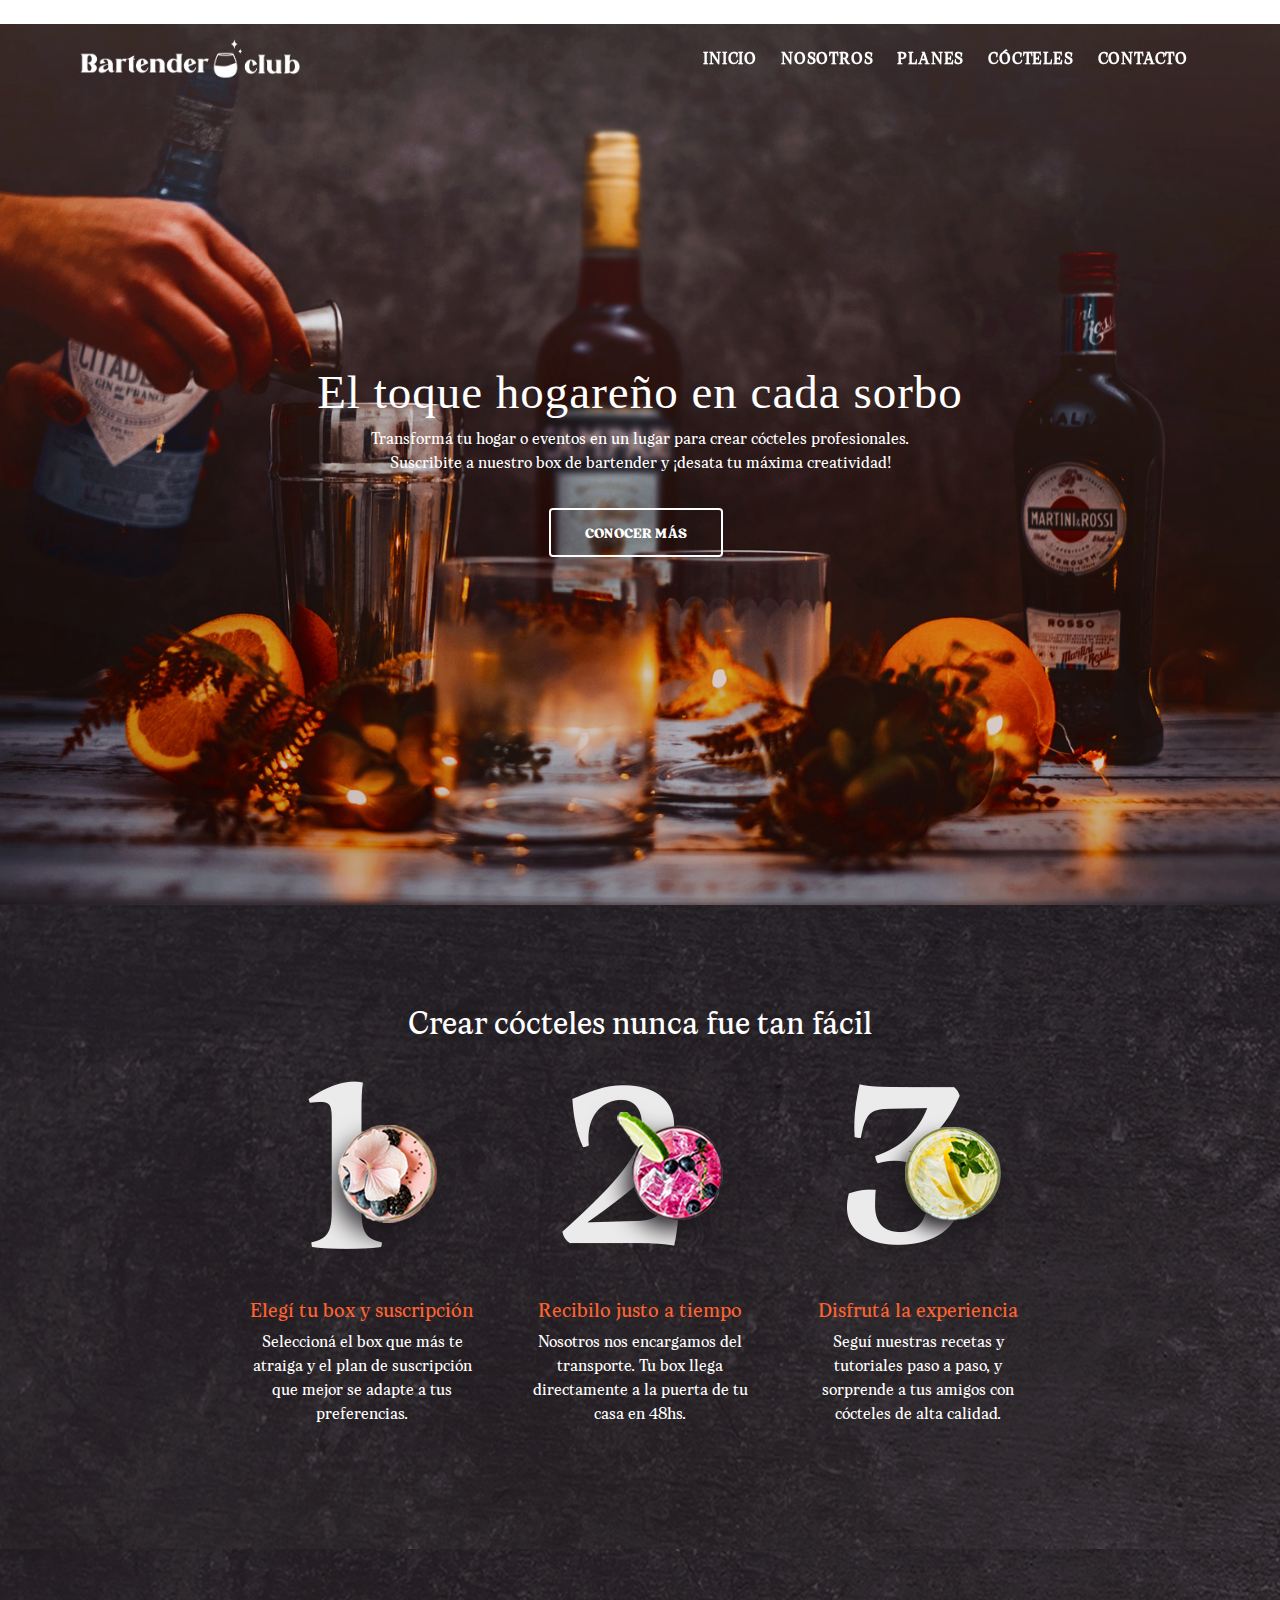
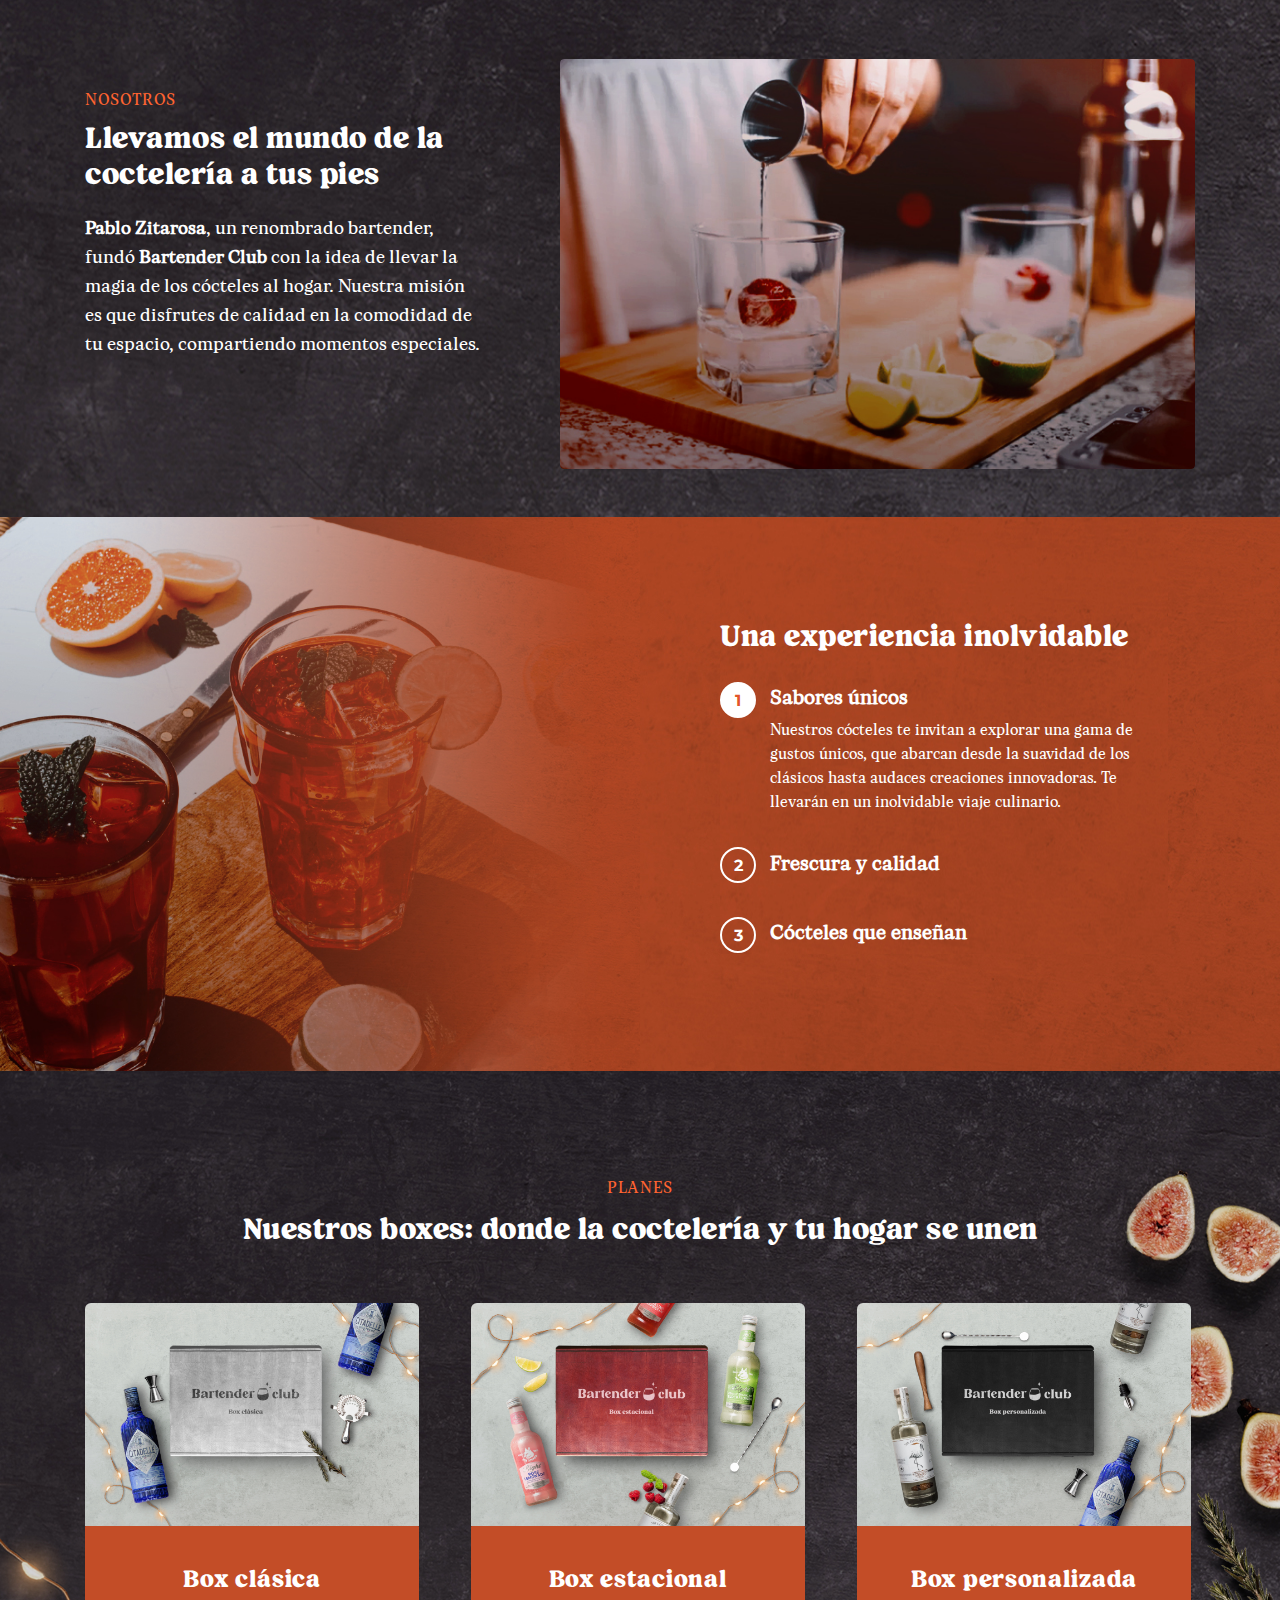
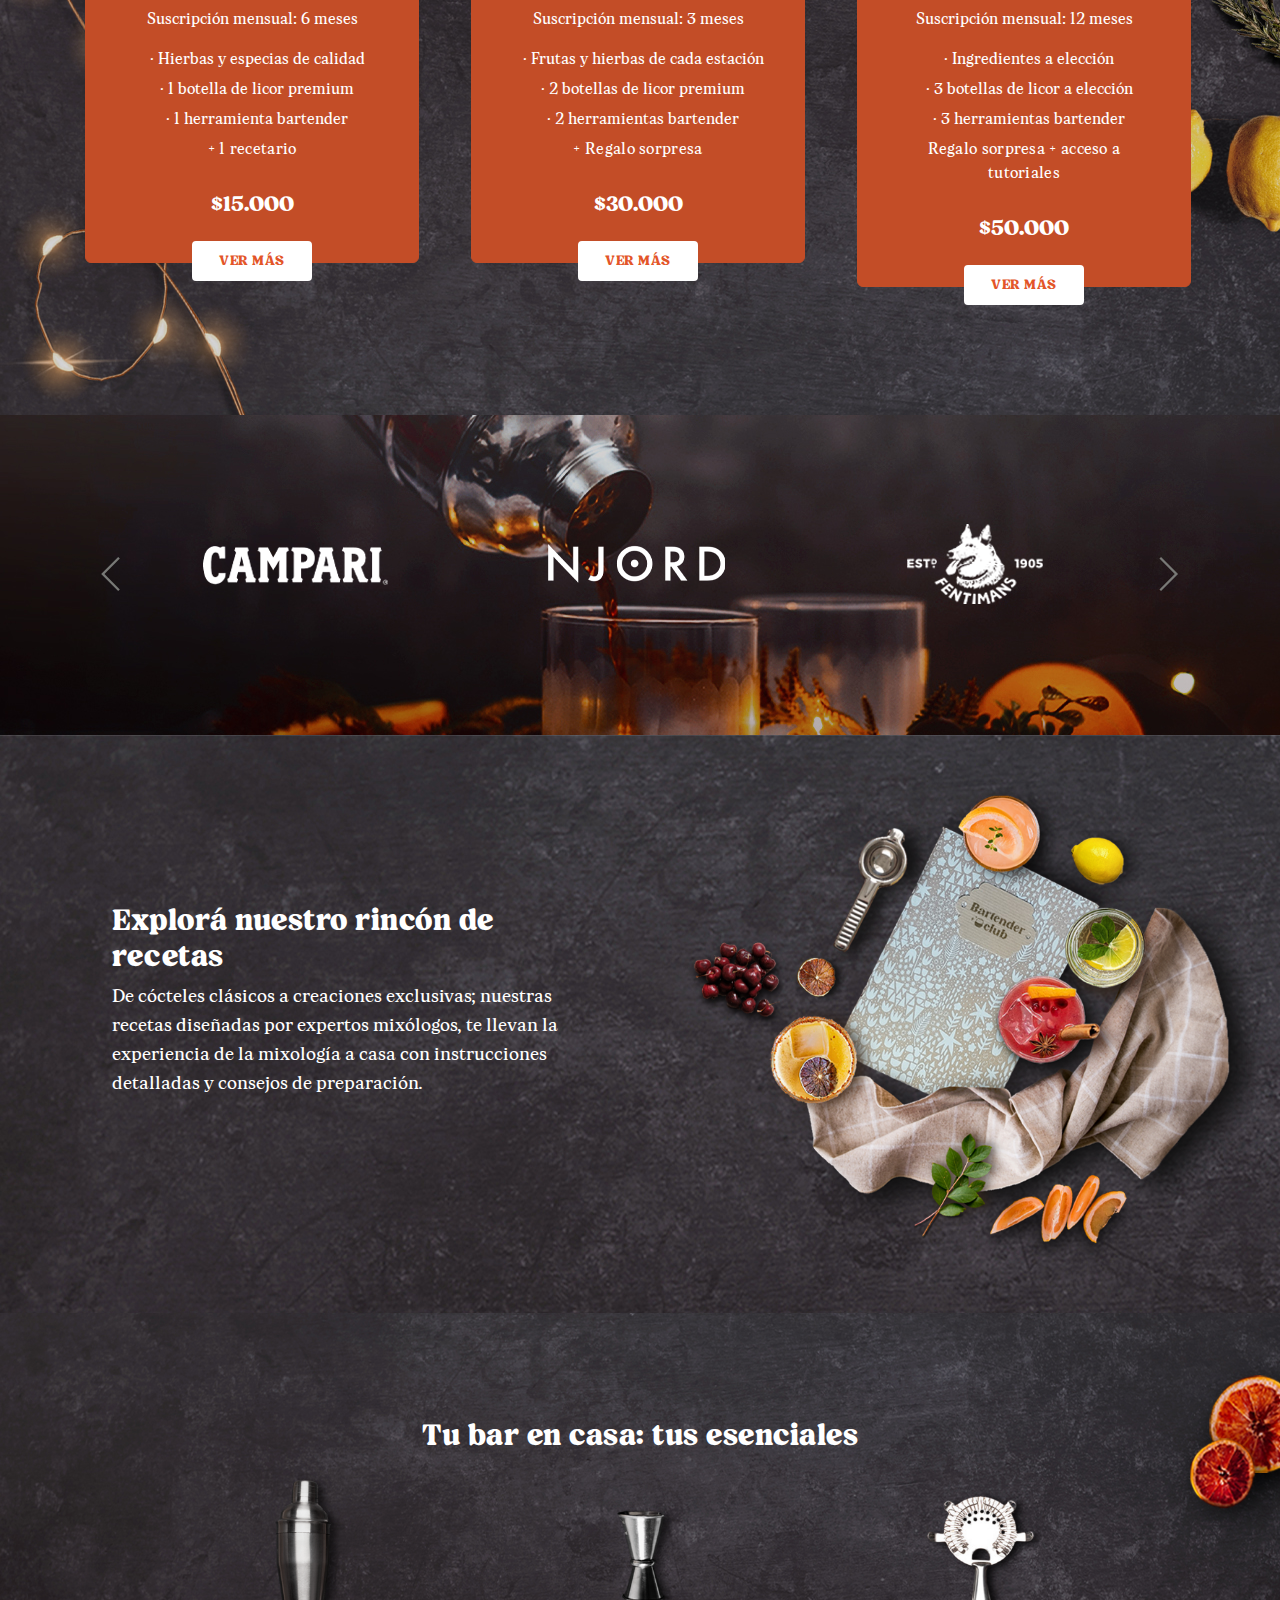
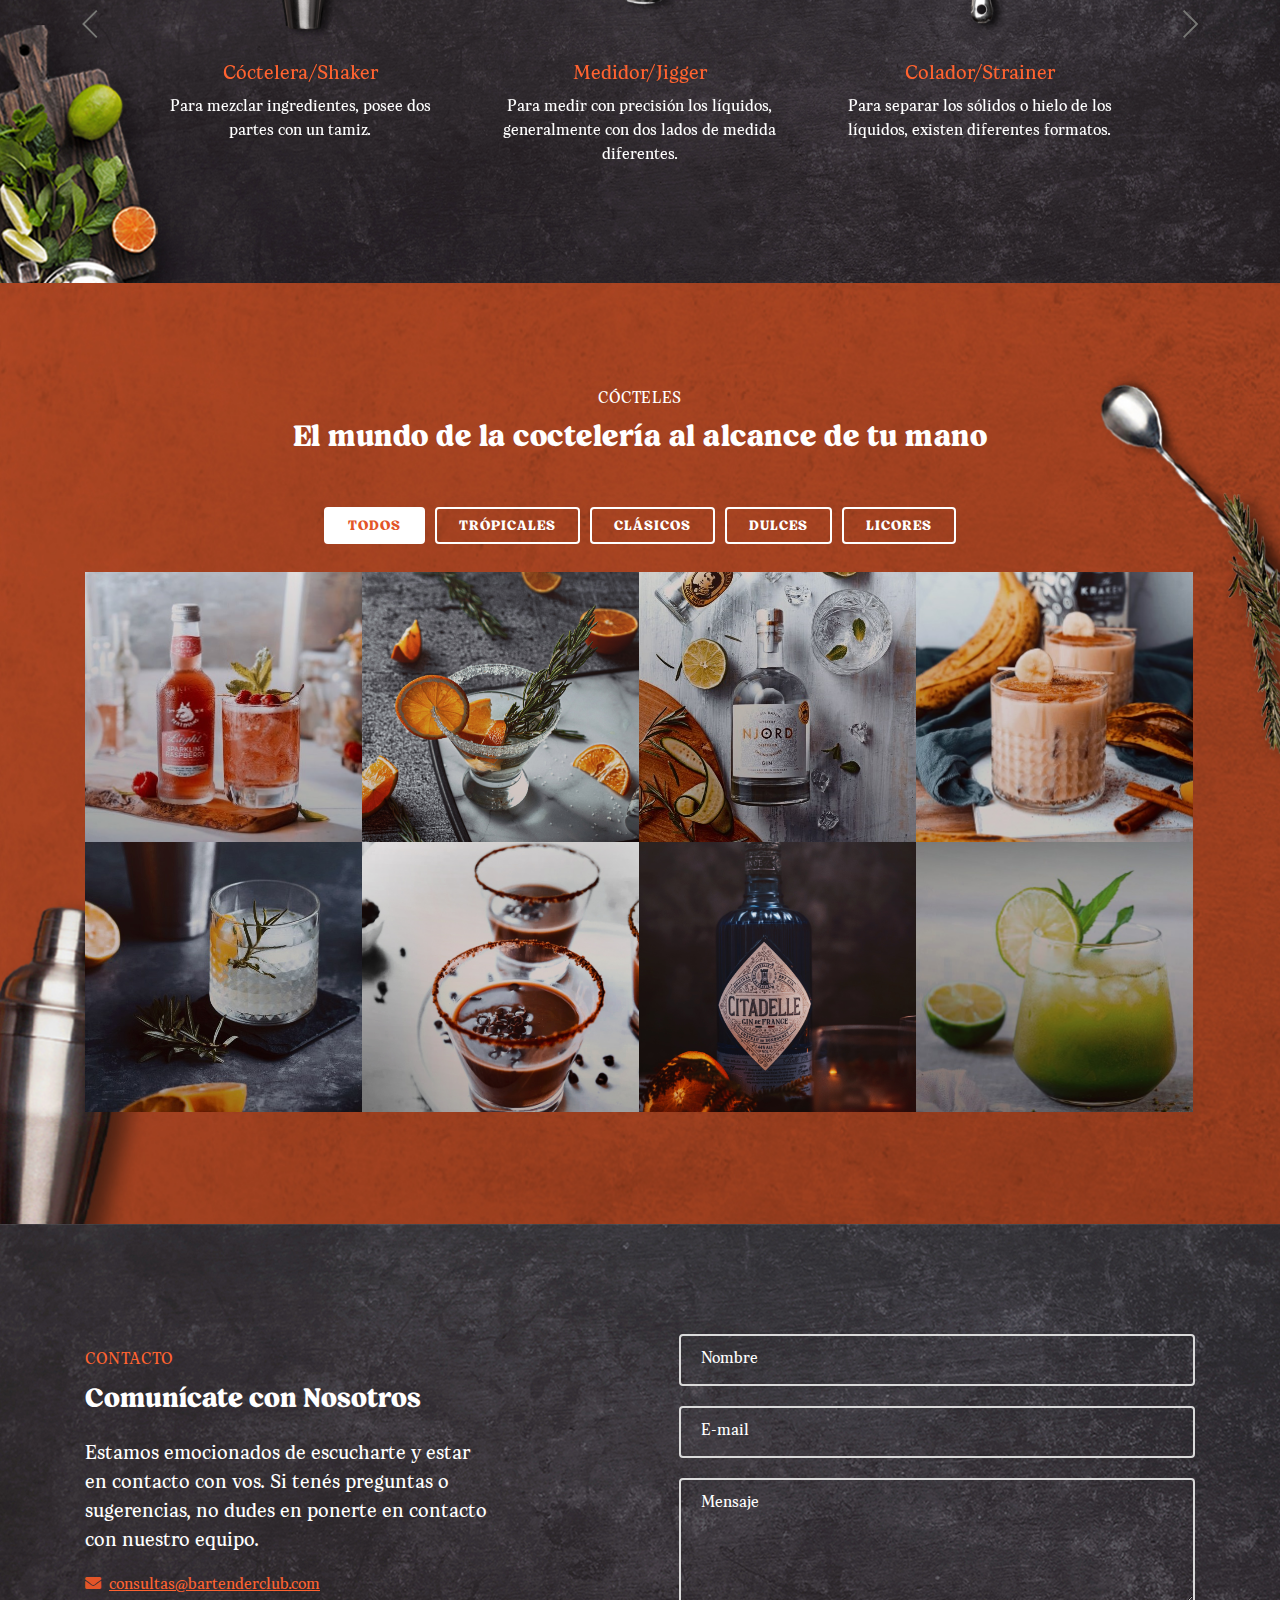
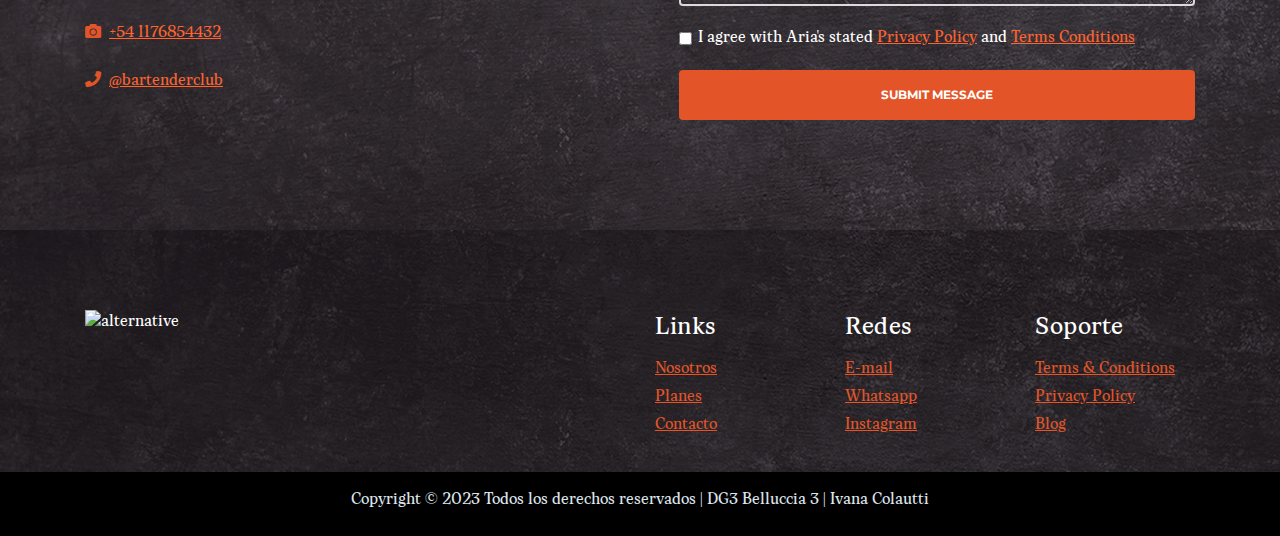
==== commit 677053ce: "Update index.html" ====
--- a/index.html
+++ b/index.html
@@ -36,6 +36,17 @@
             }
             header h1{
                 letter-spacing:1px;
+                font-size: 47px;
+                color: #484a46;
+                }
+    </style>
+
+	  @font-face{
+            font-family: Blood;
+         src: url("../webfonts/Bloodorange.otf");
+            }
+	h1 {
+	letter-spacing:1px;
                 font-size: 47px;
                 color: #484a46;
                 }
@@ -808,4 +819,4 @@
     <script src="js/validator.min.js"></script> <!-- Validator.js - Bootstrap plugin that validates forms -->
     <script src="js/scripts.js"></script> <!-- Custom scripts -->
 </body>
-</html>+</html>
--- a/css/styles.css
+++ b/css/styles.css
@@ -826,8 +826,8 @@
 /*    04. Header     */
 /*********************/
 .header {
-	background:  url('../images/hero.jpg') center center no-repeat;
-    background-image: url('../images/Hero.jpg') center center no-repeat;;
+	background:  url("../images/Hero.jpg") center center no-repeat;
+    background-image: url("../images/Hero.jpg") center center no-repeat;
 	background-size: cover;
 }
 
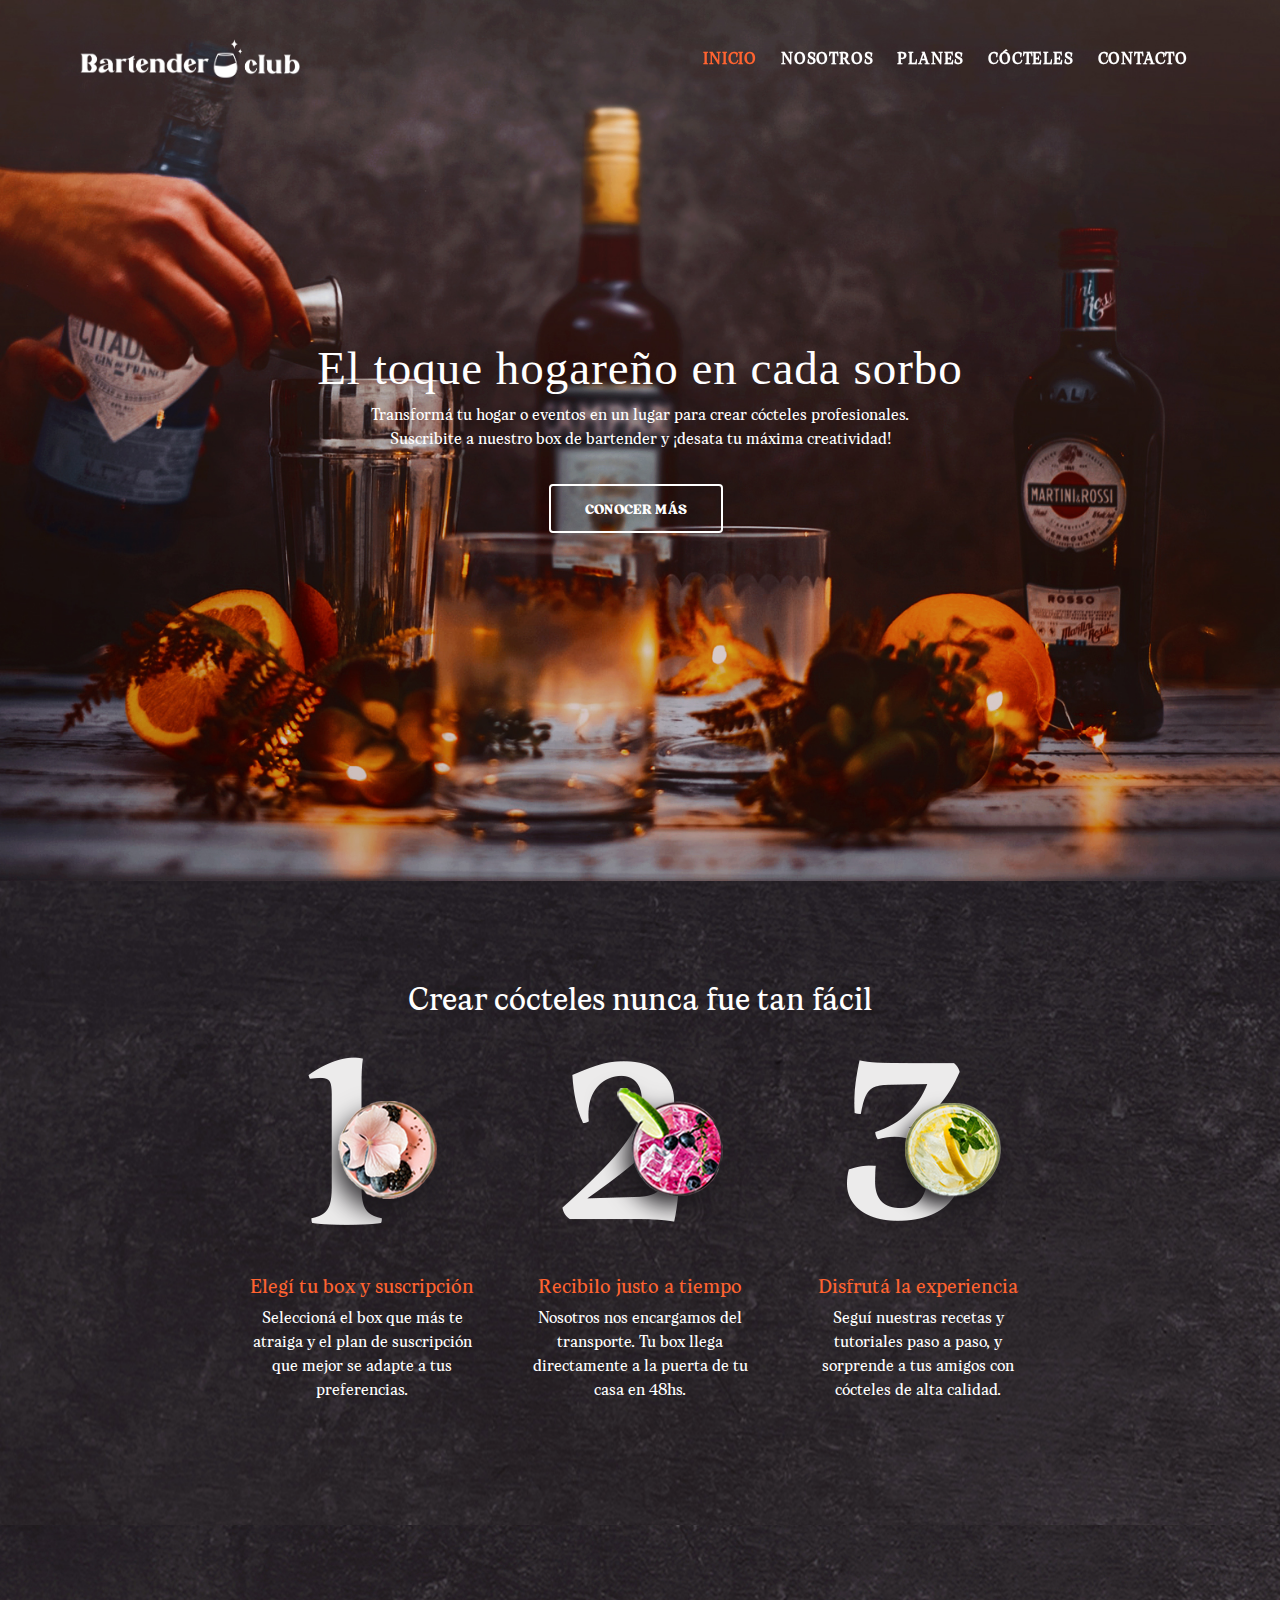
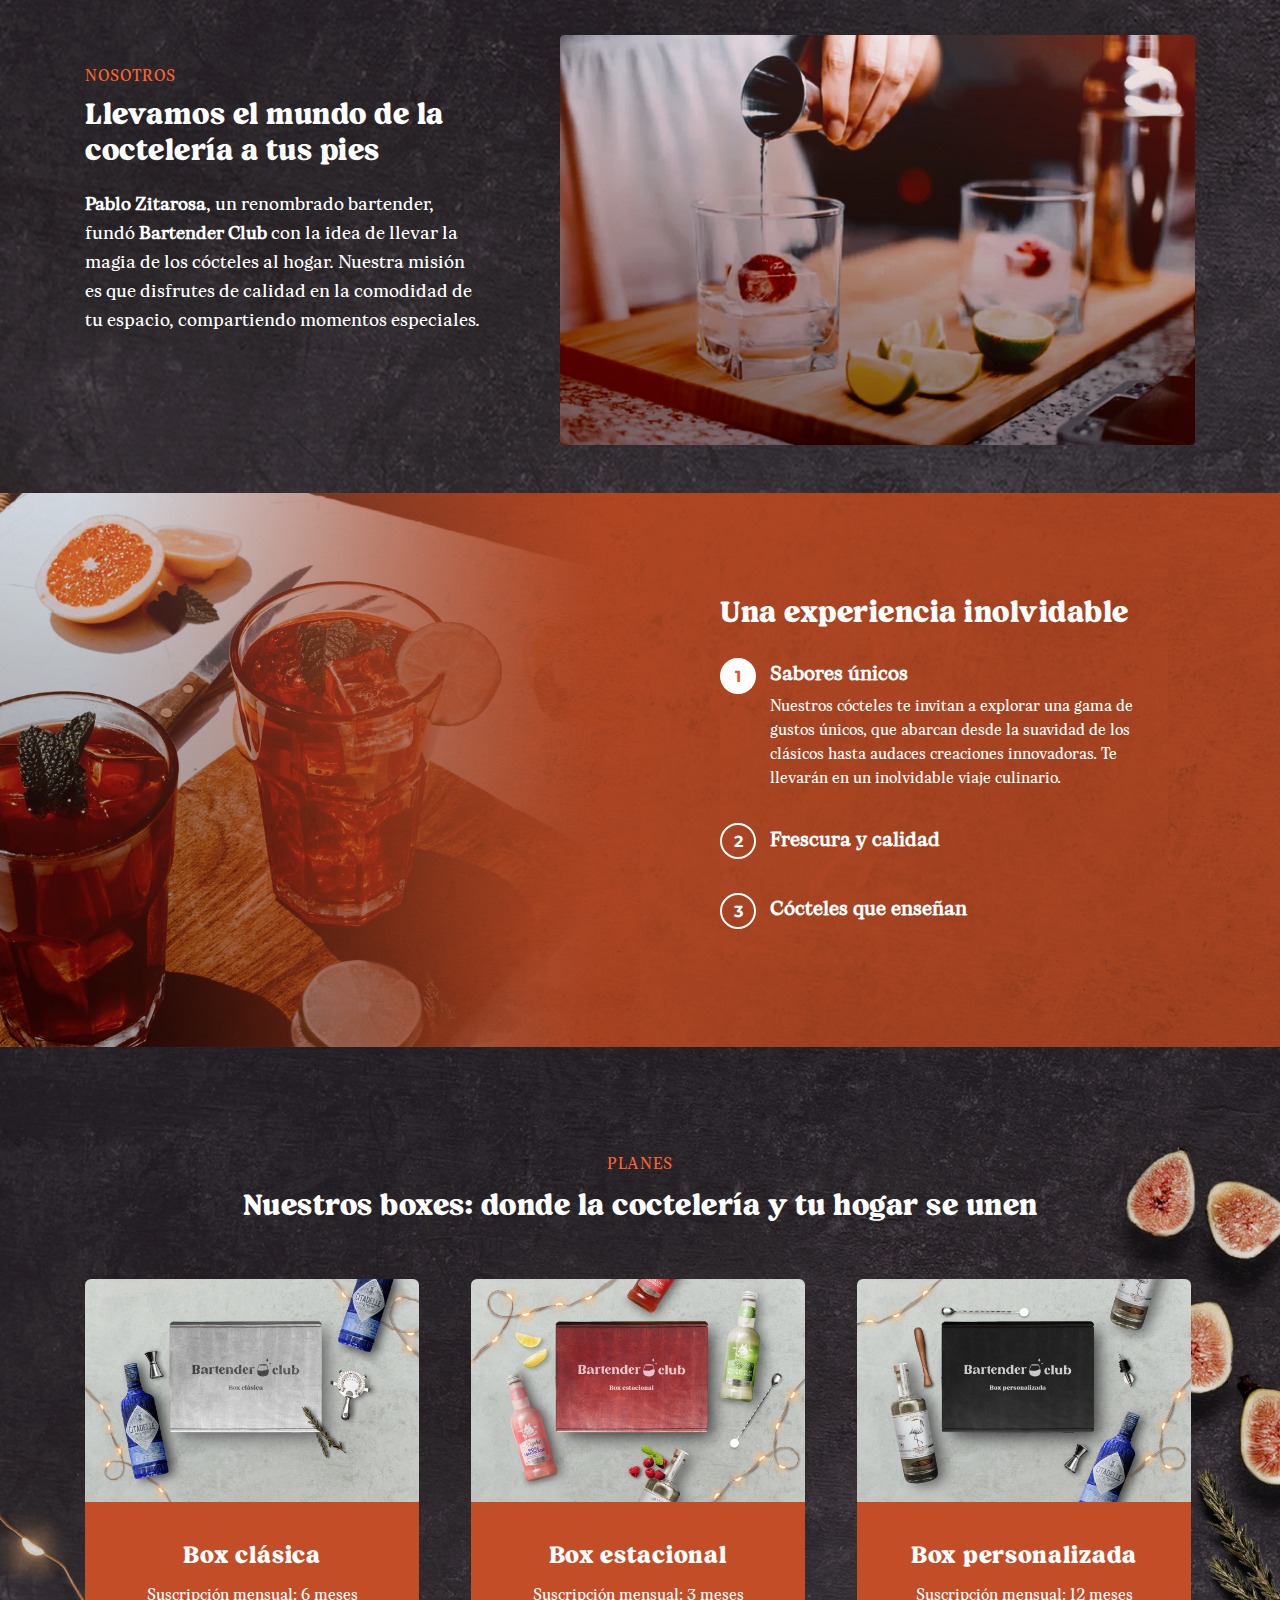
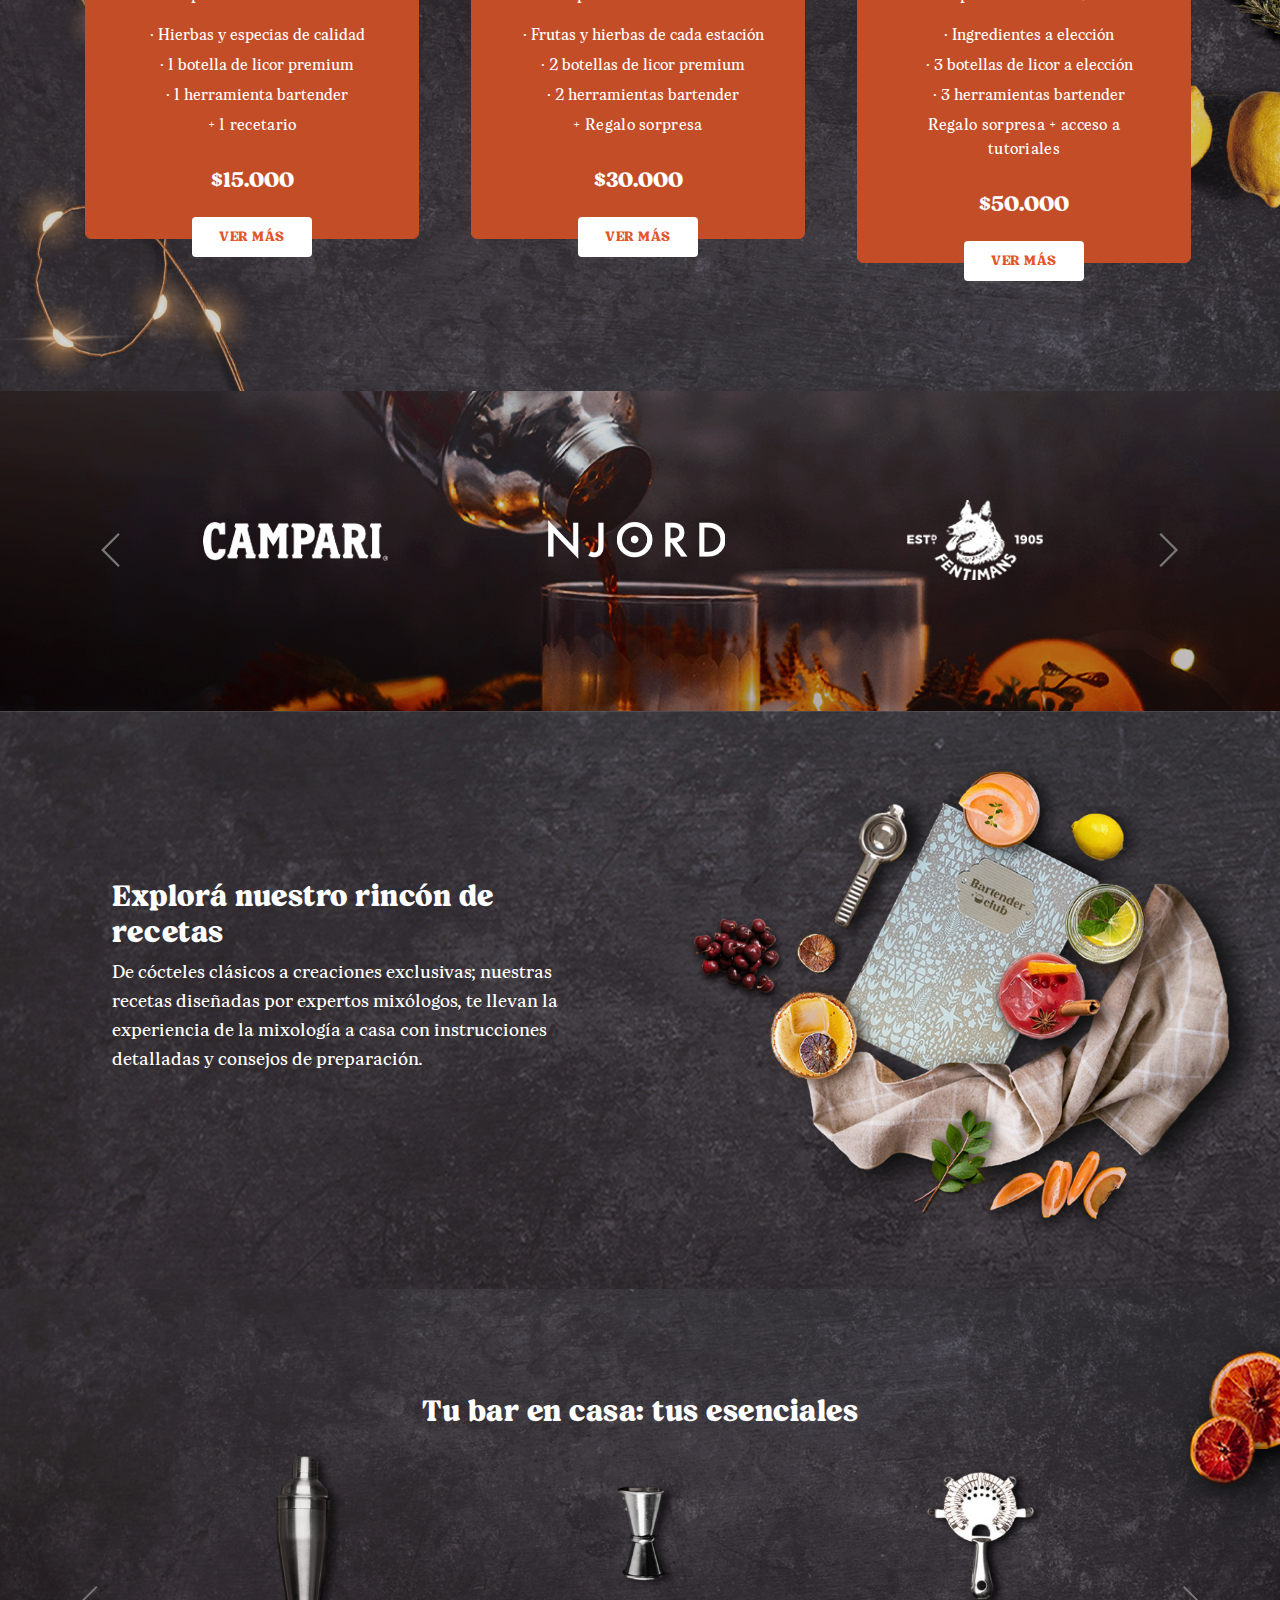
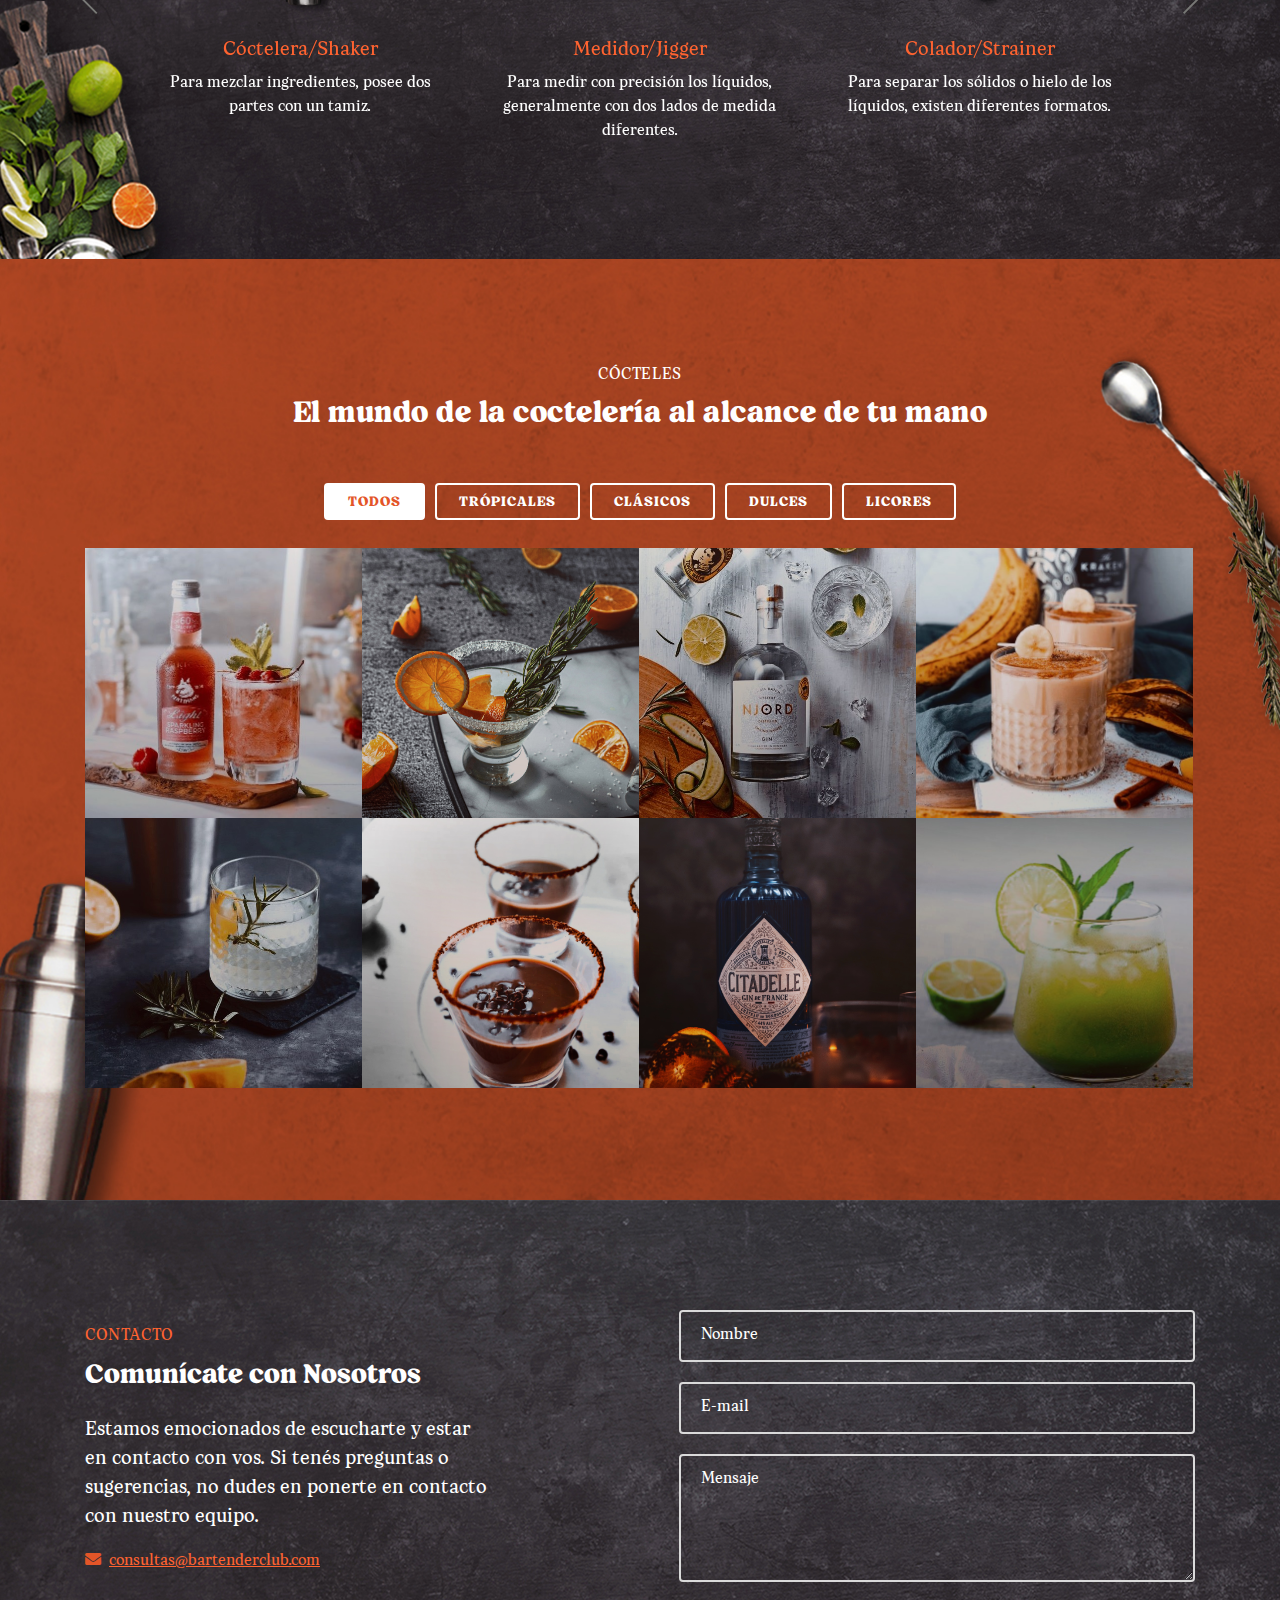
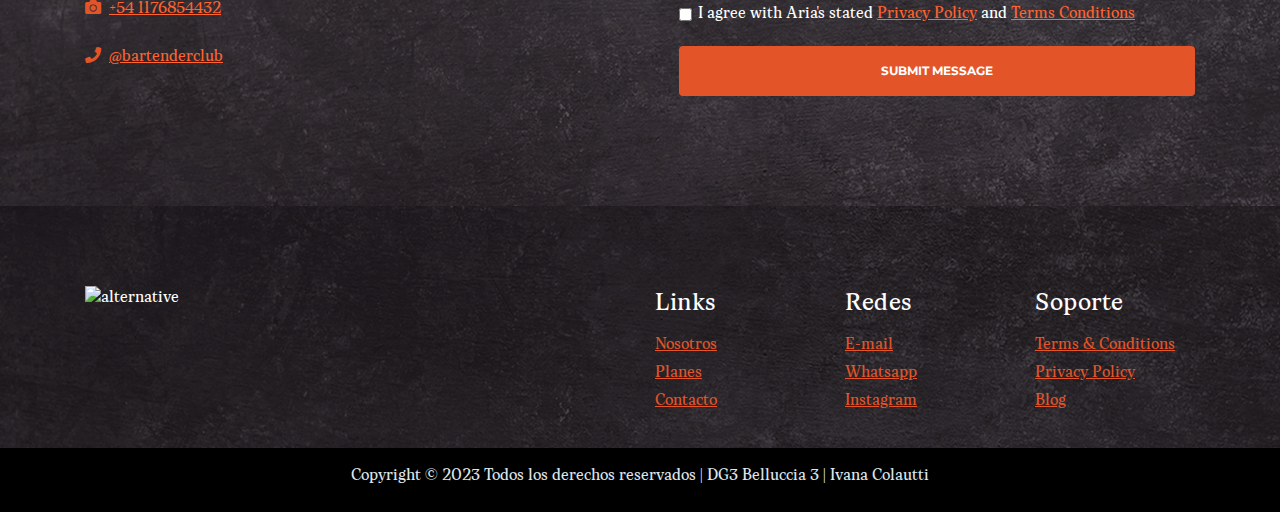
==== commit 3c52b48c: "Update index.html" ====
--- a/index.html
+++ b/index.html
@@ -41,6 +41,7 @@
                 }
     </style>
 
+	<style>
 	  @font-face{
             font-family: Blood;
          src: url("../webfonts/Bloodorange.otf");
